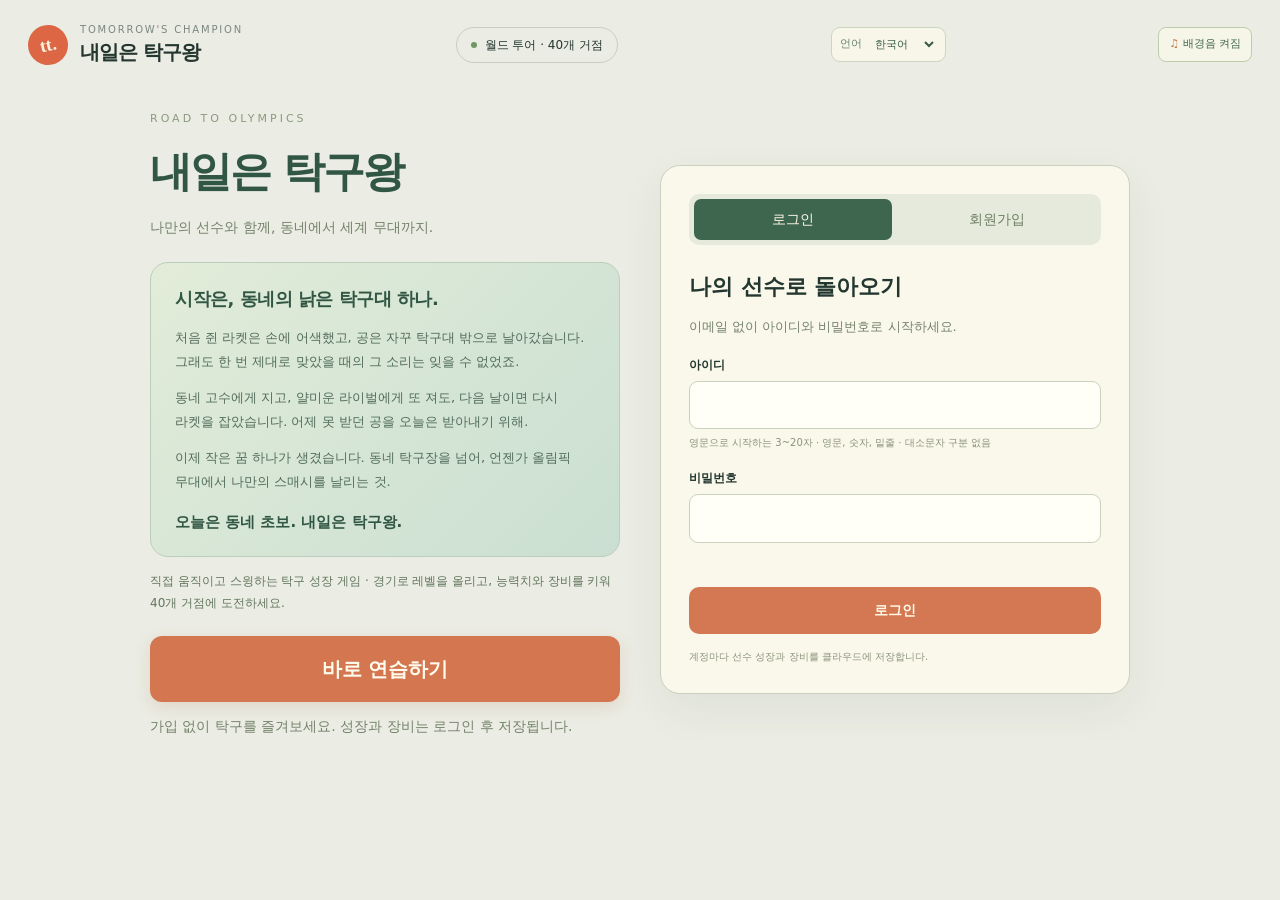
==== camera-study.html @ 510a221e "Restore racket view as default camera" ====
<!doctype html>
<html lang="ko">
<head>
<meta charset="utf-8">
<meta name="viewport" content="width=device-width,initial-scale=1">
<meta name="theme-color" content="#294d3e">
<link rel="icon" type="image/svg+xml" sizes="any" href="./favicon.svg">
<title>내일은 탁구왕 · 동네 탁구클럽</title>
<style>
*{box-sizing:border-box}body{margin:0;background:#ebece3;color:#23362f;font:14px/1.5 system-ui,"Malgun Gothic",sans-serif}button{font:inherit;cursor:pointer}button:focus-visible{outline:3px solid #e89c42;outline-offset:3px}.shell{max-width:1440px;padding:22px 28px;margin:auto}header{display:flex;align-items:center;justify-content:space-between;margin-bottom:18px;gap:14px}.brand{display:flex;align-items:center;gap:12px}.mark{width:40px;height:40px;background:#dd6745;color:#fff5df;border-radius:50%;display:grid;place-items:center;font:900 18px Georgia;transform:rotate(-12deg)}h1{font-size:20px;letter-spacing:-1px;margin:0}.eyebrow{font-size:10px;letter-spacing:.18em;color:#7b877d}.club{border:1px solid #c8cfc0;border-radius:30px;padding:8px 14px;font-size:12px;display:flex;align-items:center;gap:8px}.dot{background:#6e9764;width:6px;height:6px;border-radius:50%}.stage{position:relative;height:min(72vh,770px);min-height:430px;background:#c3cdbf;border-radius:16px;overflow:hidden;box-shadow:0 16px 45px #263d2420;border:1px solid #d5dbca}canvas{display:block;width:100%;height:100%;touch-action:none}.hud{position:absolute;top:23px;left:24px;right:24px;display:flex;justify-content:space-between;align-items:flex-start;pointer-events:none}.location{color:#26382d}.location small{display:block;color:#627366;font-size:10px;letter-spacing:.15em;margin-bottom:4px}.location b{font-size:16px}.view-tag{padding:7px 11px;border-radius:7px;background:#f8f7e8c9;font-size:11px;color:#465649;backdrop-filter:blur(8px)}.scoreboard{position:absolute;top:19px;left:50%;transform:translateX(-50%);display:flex;align-items:center;gap:22px;padding:10px 22px;border:1px solid #ffffff50;background:#203b32e8;border-radius:10px;color:#e9eedc;box-shadow:0 7px 18px #0b211c25;pointer-events:none}.scoreboard small{font-size:9px;letter-spacing:.13em;display:block;color:#b8ccb1}.scoreboard strong{font-size:29px;font-weight:500;letter-spacing:3px;font-variant-numeric:tabular-nums}.scoreboard .opponent{text-align:right}.bottom-hud{position:absolute;bottom:23px;left:24px;right:24px;display:flex;justify-content:space-between;align-items:flex-end;gap:10px;pointer-events:none}.hint-card{background:#f9f6e8e6;border:1px solid #fff9;padding:11px 14px;border-radius:9px;box-shadow:0 3px 18px #273b2010}.hint-card small{display:block;color:#6b7c68;font-size:10px;letter-spacing:.09em}.hint-card b{font-size:13px;font-weight:600}.hints{color:#475a4a;background:#f6f4e3ca;padding:7px 12px;border-radius:7px;font-size:11px}.toolbar{display:flex;justify-content:space-between;gap:18px;align-items:center;margin-top:17px;flex-wrap:wrap}.camera-group{display:flex;align-items:center;gap:13px}.label{color:#7f8b7b;font-size:10px;letter-spacing:.12em}.tabs{display:flex;gap:5px;background:#dfe4d7;padding:4px;border-radius:9px}.tabs button{border:0;border-radius:6px;background:transparent;color:#73826e;font-size:12px;padding:8px 14px}.tabs button.active{color:#f5f4de;background:#304c3c;box-shadow:0 2px 4px #2035211a}.actions{display:flex;gap:8px;align-items:center}.actions button{border:1px solid #c5cebe;padding:9px 14px;border-radius:8px;background:#f3f4e9;color:#40563e;font-size:12px}.actions button.primary{background:#dd704d;color:#fff9e9;border-color:#dd704d;padding:10px 22px}.status{font-size:11px;color:#778773;margin-top:14px;display:flex;justify-content:space-between;gap:10px}.mobile{display:none;gap:8px;margin-top:12px}.mobile button{flex:1;border:1px solid #c5cebe;border-radius:8px;background:#f7f7ea;padding:11px}.error{position:absolute;inset:0;display:grid;place-items:center;background:#e4e6d8;text-align:center;padding:30px}.error[hidden]{display:none}@media(max-width:760px){.shell{padding:12px}.stage{height:66vh;min-height:410px}h1{font-size:17px}.club{font-size:10px;padding:6px 9px}.hud{left:13px;right:13px;top:15px}.location{display:none}.hud{justify-content:flex-end}.scoreboard{left:15px;transform:none;top:14px;gap:13px;padding:7px 13px}.scoreboard strong{font-size:24px}.bottom-hud{left:12px;right:12px;bottom:12px}.hints{display:none}.toolbar{gap:12px}.camera-group{gap:6px}.label{display:none}.tabs button{padding:8px 10px}.actions button{padding:8px 10px}.mobile{display:flex}.status span:last-child{display:none}}

.impact-flash{position:absolute;inset:0;pointer-events:none;background:radial-gradient(ellipse at center,#fff5b900 20%,#fff0ad80 100%);opacity:0}
.impact-label{position:absolute;top:30%;left:50%;transform:translate(-50%,8px) scale(.83);opacity:0;text-align:center;pointer-events:none;white-space:nowrap;transition:opacity .10s,transform .10s cubic-bezier(.2,.9,.2,1.5)}
.impact-label.visible{opacity:1;transform:translate(-50%,0) scale(1)}
.impact-label b{display:block;font-size:27px;font-weight:1000;font-style:italic;letter-spacing:.05em;color:#fff9dc;text-shadow:0 2px 2px #1d342f,2px 0 1px #1d342f,-2px 0 1px #1d342f}
.impact-label span{font-size:11px;padding:3px 10px;border-radius:20px;color:#fbf3d4;background:#233c32cd}
.impact-label.smash b{font-size:38px;color:#ffcf83;text-shadow:0 3px 0 #7e3b2a,2px 0 1px #7e3b2a,-2px 0 1px #7e3b2a,0 0 24px #ffa94e80}
.impact-label.critical b{font-size:40px;color:#fff0a5;text-shadow:0 3px 0 #7e5325,2px 0 1px #7e5325,-2px 0 1px #7e5325,0 0 25px #ffcf64aa}
.impact-label.critical.smash b{font-size:39px}
.audio-strip{display:flex;align-items:center;gap:12px;flex-wrap:wrap;border-top:1px solid #d5dccd;padding-top:12px;margin-top:13px;color:#66765e;font-size:11px}
.audio-strip button{border:1px solid #c4ceba;border-radius:6px;background:#f3f4e6;padding:6px 10px;color:#40583d;font-size:11px}
.audio-strip label{display:flex;align-items:center;gap:7px}.audio-strip input{width:98px;accent-color:#557744}.audio-strip output{width:30px;font-variant-numeric:tabular-nums}
.actions button#smash{color:#ac512e;border-color:#d6ae87;background:#f6e6cd}
.actions button#highFeed[aria-pressed="true"]{background:#d7e4ce;border-color:#799b68}
@media(max-width:760px){.toolbar .actions{flex-wrap:wrap}.impact-label.critical b,.impact-label.critical.smash b{font-size:27px}.impact-label.smash b{font-size:32px}.audio-strip{gap:9px}.audio-strip #soundStatus{display:none}.mobile button{font-size:12px;padding:10px 5px}.audio-strip input{width:80px}}
@media(prefers-reduced-motion:reduce){.impact-label{transition:opacity .1s;transform:translate(-50%,0)}}

.impact-label.finisher b{font-size:clamp(26px,4.4vw,49px);letter-spacing:.025em;color:#fff1ac;text-shadow:0 3px 0 #8f4623,0 0 30px #ffc45bad}.impact-label.winner span{background:#715023ed;color:#fff5c6}.score-pop{animation:score-pop .55s ease-out}@keyframes score-pop{0%{transform:scale(1.4);color:#ffc45b;text-shadow:0 0 20px #ffd76b}100%{transform:scale(1)}}@media(prefers-reduced-motion:reduce){.score-pop{animation:none}}
/* Shot announcements stay outside the court. */
.feedback-strip{position:relative;display:grid;place-items:center;min-height:78px;margin:0 0 12px;border:1px solid #446052;border-radius:12px;background:#203b32;box-shadow:0 4px 14px #203b3212;overflow:hidden}
.feedback-strip .feedback-idle{position:absolute;inset:0;display:grid;place-items:center;padding:8px 14px;color:#c5d4bb;font-size:12px;text-align:center;transition:opacity .10s}
.feedback-strip:has(.impact-label.visible) .feedback-idle{opacity:0}
.feedback-strip .impact-label{position:relative;top:auto;left:auto;width:100%;padding:8px 12px;white-space:normal;transform:translateY(5px) scale(.97);z-index:1}
.feedback-strip .impact-label.visible{transform:translateY(0) scale(1)}
.feedback-strip .impact-label b{font-size:clamp(24px,3.2vw,34px);line-height:1.10}
.feedback-strip .impact-label.smash b,.feedback-strip .impact-label.critical b,.feedback-strip .impact-label.finisher b{font-size:clamp(24px,3.5vw,36px);line-height:1.10}
.feedback-strip .impact-label span{display:block;margin-top:5px;padding:0 4px;background:transparent;color:#f0eed6;font-size:12px;line-height:1.4}
@media(max-width:760px){.feedback-strip{min-height:74px;margin-bottom:10px}.feedback-strip .impact-label span{font-size:11px}}
@media(prefers-reduced-motion:reduce){.feedback-strip .impact-label,.feedback-strip .impact-label.visible{transform:none}.feedback-strip .feedback-idle{transition:none}}
/* Each major event has a distinct palette and a single readable entrance. */
.feedback-strip{--impact-color:#c9e3d0;min-height:88px;isolation:isolate;transition:background .16s,border-color .16s,box-shadow .16s}
.feedback-strip[data-impact=smash]{--impact-color:#ffab59;background:linear-gradient(100deg,#442d23,#36231d 50%,#442d23)}
.feedback-strip[data-impact=critical],.feedback-strip[data-impact=critical-smash],.feedback-strip[data-impact=finisher]{--impact-color:#ffe78e;background:radial-gradient(ellipse at 50% 110%,#79572b,#332b1d 65%)}
.feedback-strip[data-impact=point],.feedback-strip[data-impact=winner]{--impact-color:#fff0a2;background:linear-gradient(105deg,#244f40,#3d5333 50%,#244f40)}
.feedback-strip[data-impact=opponent]{--impact-color:#c5d5dc;background:#293d43}
.feedback-strip[data-impact]{border-color:var(--impact-color);box-shadow:inset 4px 0 var(--impact-color),inset -4px 0 var(--impact-color),0 3px 18px #203b3220}
.feedback-strip::before,.feedback-strip::after{content:'';position:absolute;pointer-events:none;opacity:0;z-index:0}
.feedback-strip::before{top:-50%;bottom:-50%;left:-45%;width:32%;background:linear-gradient(90deg,transparent,#fff7d54d,transparent);transform:skewX(-20deg)}
.feedback-strip::after{height:3px;bottom:0;left:12%;right:12%;background:var(--impact-color);transform-origin:center}
.feedback-strip.burst::before{animation:impact-sweep .55s ease-out both}
.feedback-strip.burst::after{animation:impact-underline .65s ease-out both}
.feedback-strip .impact-label.smash b,.feedback-strip .impact-label.critical b,.feedback-strip .impact-label.finisher b,.feedback-strip .impact-label.point b{font-size:clamp(25px,4vw,44px);font-weight:1000;letter-spacing:.035em}
.feedback-strip[data-impact] .impact-label b{color:var(--impact-color);text-shadow:0 3px 0 #171f19,0 0 22px color-mix(in srgb,var(--impact-color) 35%,transparent)}
.feedback-strip[data-impact=winner] .impact-label b{letter-spacing:.065em}
.feedback-strip .impact-label span{font-size:12px;font-weight:600;letter-spacing:.015em}
.scoreboard[data-result=you]{border-color:#ffe191;box-shadow:0 0 0 2px #ffe19155,0 0 26px #ffdc6b55}
.scoreboard[data-result=opponent]{border-color:#acc8d7}
@keyframes impact-sweep{0%{opacity:0;transform:translateX(0) skewX(-20deg)}20%{opacity:1}100%{opacity:0;transform:translateX(500%) skewX(-20deg)}}
@keyframes impact-underline{0%{opacity:.9;transform:scaleX(.08)}45%{opacity:1;transform:scaleX(1)}100%{opacity:0;transform:scaleX(1)}}
@media(max-width:760px){.feedback-strip{min-height:82px}.feedback-strip .impact-label span{font-size:11px}.feedback-strip .impact-label.smash b,.feedback-strip .impact-label.critical b,.feedback-strip .impact-label.finisher b,.feedback-strip .impact-label.point b{font-size:clamp(24px,6.7vw,32px)}}
@media(prefers-reduced-motion:reduce){.feedback-strip{transition:none}.feedback-strip.burst::before,.feedback-strip.burst::after{animation:none}.scoreboard[data-result=you]{box-shadow:0 0 0 2px #ffe19155}}
.audio-cues{display:flex;gap:5px;flex-wrap:wrap}.audio-strip .audio-cues button{padding:5px 8px;background:#e6ecdd;border-color:#bdcbb2}.audio-cues button[data-sound=smash]{color:#944b25}.audio-cues button[data-sound=critical],.audio-cues button[data-sound=criticalSmash]{color:#806022}.audio-cues button[data-sound=point],.audio-cues button[data-sound=winner]{color:#2f6447}
.feedback-strip[data-impact=center]{--impact-color:#b9f1d7;background:#21483b}.feedback-strip[data-impact=edge]{--impact-color:#d5d9d1;background:#333d38}.audio-cues button[data-sound=center]{color:#286349}.audio-cues button[data-sound=edge]{color:#697267}
.shot-controls{display:flex;align-items:center;gap:14px;flex-wrap:wrap;margin-top:13px;padding:10px 12px;border:1px solid #cdd6c5;border-radius:9px;background:#e4e9dd;color:#4c6148;font-size:11px}.course-control{display:flex;align-items:center;gap:10px}.course-buttons{display:flex;gap:4px}.course-buttons button{padding:7px 10px;border:1px solid #bbcbb0;border-radius:6px;color:#50664a;background:#f5f6eb;font-size:12px}.course-buttons button.active{color:#fff7df;background:#365d43;border-color:#365d43}.course-buttons kbd{font:10px system-ui;opacity:.65;margin-left:4px}.footing-status{padding:5px 8px;border-radius:5px;background:#d5e1cb;white-space:nowrap}.footing-status[data-grade=adjusting]{background:#eaddbc;color:#805f32}.footing-status[data-grade=unstable]{background:#e7cdbb;color:#8b5037}.shot-controls output{font-size:11px;color:#6c7d61}
@media(max-width:760px){.shot-controls{gap:8px;padding:9px}.course-control{width:100%;justify-content:space-between;gap:6px}.course-buttons button{padding:8px}.course-control>span{font-size:10px}.shot-controls output{flex:1;font-size:10px}}
.shot-controls .enemy-return-status{padding:5px 8px;border-radius:5px;background:#dbe3d4;color:#5b7152;white-space:nowrap}.shot-controls .enemy-return-status[data-chance=true]{background:#e9dbb6;color:#896029}
/* Keep match and camera controls above the court, within the initial view. */
.toolbar{margin:0 0 12px;padding:10px 12px;border:1px solid #c5cebe;border-radius:10px;background:#f3f4e9;gap:10px 16px}.camera-group{min-width:0;flex-wrap:wrap;gap:8px}.tabs{flex-wrap:wrap}.actions{flex-wrap:wrap}.actions button{min-height:40px}.actions button.primary{white-space:nowrap;box-shadow:0 3px 8px #a6462426}.stage{height:clamp(300px,calc(100dvh - 330px),770px);min-height:300px}
@media(max-width:760px){.toolbar{align-items:stretch;padding:8px;gap:8px}.camera-group,.toolbar .actions{width:100%}.tabs{width:100%;display:grid;grid-template-columns:repeat(4,minmax(0,1fr))}.tabs button{padding:8px 3px;font-size:11px}.toolbar .actions{gap:6px}.actions button#play{order:-1;flex:1 0 100%;min-height:43px}.actions button{flex:1 1 auto;padding:8px}.stage{height:clamp(280px,calc(100dvh - 390px),600px);min-height:280px}}
@media(max-width:380px){.tabs{grid-template-columns:repeat(2,minmax(0,1fr))}}
.career{margin:0 0 12px;background:#f8f6e9;border:1px solid #c9d0bd;border-radius:12px;padding:12px 16px}.career-head{display:flex;gap:16px;align-items:center;flex-wrap:wrap}.career-head>div:first-child{display:flex;align-items:center;gap:10px;flex-wrap:wrap}.career-head small{font-size:9px;letter-spacing:.12em;color:#7c886c}.career-head strong{font-size:22px;color:#36563d}.career-head span{font-size:12px}.career-xp{flex:1;min-width:120px;max-width:260px;font-size:10px;color:#637356}.career-xp progress{display:block;width:100%;height:8px;accent-color:#5b8451}.career-head button{margin-left:auto;background:#365c43;color:#fff8e1;border:0;border-radius:8px;padding:11px 18px;font-weight:650}.career summary{cursor:pointer;font-size:12px;color:#52674b;margin-top:8px}.career-body{padding-top:10px}.career-rules,.career-body p{font-size:12px;color:#66745c}.career-choice{display:flex;gap:10px;align-items:center;flex-wrap:wrap;font-size:12px}.career-choice select{font:inherit;border:1px solid #bfcbb3;border-radius:6px;padding:7px;background:#fffdf1;color:#37533b}.career-stats{display:grid;grid-template-columns:repeat(3,minmax(0,1fr));gap:10px;margin-top:12px}.career-stat{display:flex;align-items:center;gap:10px;padding:12px;border:1px solid #ced9c1;border-radius:9px;background:#ecf0e2}.career-stat>div{flex:1}.career-stat b{display:block;font-size:13px}.career-stat small{display:block;font-size:10px;color:#67795c}.career-stat strong{font-size:22px}.career-stat button{background:#456f4a;color:white;border:0;border-radius:6px;padding:8px;white-space:nowrap}.career button:disabled{opacity:.45;cursor:default}.career-road{list-style:none;padding:0;display:grid;grid-template-columns:repeat(8,minmax(0,1fr));gap:5px;margin:12px 0}.career-road li{padding:9px 5px;border-radius:6px;background:#dce8d2;text-align:center;font-size:11px}.career-road small{display:block;font-size:10px}.career-road [data-state=locked]{background:#e8e8df;color:#959b8e}.career-road [data-state=current]{background:#3f6245;color:#fff8df}.career-result{border-left:3px solid #c68e42;padding:10px 12px;background:#f3e5be;border-radius:4px;font-size:13px;font-weight:600}.career-result[hidden]{display:none}#careerSave{display:block;margin-top:6px;font-size:10px;color:#758469}#careerSave[data-ok=false]{color:#a25a36}
@media(max-width:760px){.career{padding:10px}.career-head{gap:8px}.career-head>div:first-child{width:100%;gap:8px}.career-head small{display:none}.career-head strong{font-size:19px}.career-head button{padding:9px 12px;font-size:12px}.career-stats{grid-template-columns:1fr;gap:6px}.career-stat{padding:8px}.career-road{grid-template-columns:repeat(4,minmax(0,1fr))}}
</style>
<link rel="stylesheet" href="./world-map.css"><link rel="stylesheet" href="./club-auth.css">
</head>
<body><main class="shell">
<header><div class="brand"><div class="mark">tt.</div><div><div class="eyebrow">TOMORROW'S CHAMPION</div><h1>내일은 탁구왕</h1></div></div><div class="club"><i class="dot"></i> 월드 투어 · 40개 거점</div></header>
<section id="career" class="career" aria-label="선수 성장과 대회"></section>
<section id="worldHub" class="world-hub" aria-label="올림픽을 향한 월드맵"></section>
<div id="arena" hidden>
<div class="toolbar"><div class="camera-group"><span class="label">CAMERA</span><div class="tabs"><button data-view="pov" class="active">1 라켓 시점</button><button data-view="follow">2 선수 뒤</button><button data-view="side">3 측면</button><button data-view="top">4 전체 보기</button></div></div><div class="actions"><button id="reset">시점 초기화</button><button id="swing">스윙 <span style="opacity:.6">SPACE</span></button><button id="smash" title="Shift + SPACE">스매시 ⇧ SPACE</button><button id="highFeed" aria-pressed="false">높은 공 연습</button><button id="play" class="primary">자유 연습 시작</button></div></div>
<div id="bossTactic" class="boss-tactic" role="status" hidden></div><div class="feedback-strip"><span class="feedback-idle" aria-hidden="true">타격 피드백 · 타이밍을 맞춰 공을 받아보세요</span><div class="impact-label" id="impactLabel" aria-live="polite"><b></b><span></span></div></div>
<div id="courtFrame" class="court-frame-slot"><section class="stage" id="stage"><canvas id="game" aria-label="자유롭게 시점을 바꿀 수 있는 3D 탁구클럽"></canvas>
<div class="impact-flash" id="impactFlash"></div><div class="hud"><div class="location"><small>YOUR JOURNEY STARTS HERE</small><b>오늘도, 한 게임.</b></div><div class="view-tag" id="cameraLabel">라켓 시점</div></div>
<div class="scoreboard"><div><small>YOU</small><span>나의 선수</span></div><strong id="score">0 : 0</strong><div class="opponent"><small>PARTNER</small><span>연습 상대</span></div></div>
<div class="bottom-hud"><div class="hint-card"><small id="phase">READY TO RALLY</small><b id="message">월드맵에서 상대를 골라 도전하세요.</b></div><div class="hints">드래그로 둘러보기 · 휠로 줌</div></div><div class="error" id="error" hidden></div>
</section></div>
<div class="court-controls"><div class="shot-controls"><div class="course-control"><span>코스 · 내 선수 기준</span><div class="course-buttons" role="group" aria-label="타구 코스 선택"><button data-course="-1" aria-pressed="false">↖ 왼쪽 <kbd>J</kbd></button><button data-course="0" class="active" aria-pressed="true">↑ 가운데 <kbd>K</kbd></button><button data-course="1" aria-pressed="false">↗ 오른쪽 <kbd>L</kbd></button></div></div><div class="stroke-control"><span>구질 선택</span><div class="course-buttons" role="group" aria-label="구질 선택"><button data-stroke="drive" class="active" aria-pressed="true">드라이브 <kbd>Z</kbd></button><button data-stroke="cut" aria-pressed="false">커트 <kbd>X</kbd></button></div></div><div class="serve-control"><span id="serveStatus">경기 서브 · 2점마다 교대</span><div class="course-buttons" role="group" aria-label="서브 길이 선택"><button data-serve="short" class="active" aria-pressed="true">짧은 서브 <kbd>C</kbd></button><button data-serve="deep" aria-pressed="false">깊은 서브 <kbd>V</kbd></button></div></div><span class="footing-status" id="footingStatus">발 디딤 · 안정</span><output class="enemy-return-status" id="enemyReturnStatus">상대 리턴 · 대기</output><output id="spinRead" class="spin-read" data-spin="flat" role="status">오는 공의 구질을 보고 리턴하세요.</output><output id="shotResult">안정된 발 디딤은 정확도와 힘을 높입니다.</output></div>
<div class="mobile touch-deck"><div id="touchStick" class="touch-stick" role="group" aria-label="앞뒤와 좌우 이동"><span class="stick-arrow up">▲</span><span class="stick-arrow left">◀</span><span class="stick-arrow right">▶</span><span class="stick-arrow down">▼</span><span id="touchStickKnob" class="stick-knob"></span></div><span class="touch-move-label">이동</span><div class="touch-hit-buttons"><button id="mobileSwing" class="touch-swing">🏓 <span>스윙</span></button><button id="mobileSmash" class="touch-smash">⚡ <span>스매시</span></button></div></div></div>
<details class="court-settings"><summary>🔊 음량 · 조작 안내</summary><div class="court-settings-panel"><div class="audio-strip"><button id="soundToggle" aria-pressed="true">소리 켜짐</button><label for="volume">음량 <input id="volume" type="range" min="0" max="100" value="72"></label><output id="volumeValue" for="volume">72%</output><button id="soundPreview">효과음 순서대로 듣기</button><div class="audio-cues" role="group" aria-label="효과음 개별 미리듣기"><button data-sound="center" data-sound-label="중앙 정타 · 단단하고 또렷한 타격음">중앙 정타</button><button data-sound="edge" data-sound-label="끝 빗맞음 · 얇고 거친 소리">끝 빗맞음</button><button data-sound="smash" data-sound-label="스매시 · 묵직한 파열음">스매시</button><button data-sound="critical" data-sound-label="크리티컬 · 선명한 정타음">크리티컬</button><button data-sound="criticalSmash" data-sound-label="크리티컬 스매시 · 충격 + 정타">크리티컬 스매시</button><button data-sound="point" data-sound-label="득점 · 상승 멜로디">득점</button><button data-sound="winner" data-sound-label="결정타 득점 · 승리 팡파르">결정타 득점</button></div><span id="soundStatus" aria-live="polite">스매시 · 크리티컬 · 득점</span></div><div class="status"><span>WASD / 방향키 이동 · SPACE 자동 포핸드·백핸드 · J/K/L 코스 · Z 드라이브 / X 커트 · C/V 서브 길이 · Shift + SPACE 스매시 · 1–4 시점 전환</span><span id="venueCode">LOCAL CLUB / COURT 01</span></div></div></details>
</div>
</main><script src="./club-locales.js"></script><script src="./club-i18n.js"></script><script src="./club-audio.js"></script><script src="./club-music.js"></script><script src="./club-config.js"></script><script src="./club-auth.js"></script><script src="./club-boot.js"></script></body></html>
---- world-map.css ----
/* Campaign world: an explorable route from the neighbourhood to the Olympics. */
[hidden]{display:none!important}
.career-nav{display:flex;gap:7px;margin-left:auto;flex-wrap:wrap}
.career-head .career-nav button{margin:0;padding:9px 14px;font-size:12px}
.career-head .career-nav button:first-child{background:#e0e8d5;color:#3c5c42}
.career-head .career-nav button:nth-child(2){background:#ece4cc;color:#6c5a3c}
.world-hub{margin:16px 0 22px}
.world-title{display:flex;justify-content:space-between;align-items:flex-end;gap:16px;margin-bottom:14px}
.world-title small{font-size:11px;color:#7c896e;letter-spacing:.04em}
.world-title h2{font-size:29px;letter-spacing:-1.5px;margin:2px 0;color:#2b4938}
.world-title p{margin:4px 0 0;font-size:12px;color:#758268}
.world-tools{display:flex;gap:6px;align-items:center;flex-shrink:0}
.world-tools button{background:#f8f7e9;border:1px solid #c9d2bd;border-radius:7px;min-height:36px;min-width:34px;color:#456344;padding:6px 9px}
.world-tools output{font-size:11px;min-width:34px;text-align:center}
.campaign-layout{display:grid;grid-template-columns:minmax(0,1fr) 340px;gap:16px;align-items:start}
.world-viewport{height:clamp(420px,calc(100dvh - 250px),780px);overflow:auto;border:1px solid #b7c9b8;border-radius:18px;background:#dce7df;box-shadow:inset 0 0 40px #3d604018;cursor:grab;touch-action:none;scrollbar-color:#93ad94 #d4dfcf;scrollbar-width:thin;position:relative}
.world-viewport.dragging{cursor:grabbing;user-select:none}
#worldSpace{position:relative}
#worldBoard{position:absolute;width:1900px;height:1060px;transform-origin:0 0}
.world-art{position:absolute;inset:0;pointer-events:none;font-family:system-ui,"Malgun Gothic",sans-serif}
.world-node{position:absolute;transform:translate(-50%,-50%);width:104px;border:0;background:transparent;color:#435b42;display:flex;align-items:center;flex-direction:column;padding:0;gap:2px;z-index:1;cursor:pointer}
.node-medal{display:grid;place-items:center;width:48px;height:48px;background:#fff9dc;border:3px solid #779363;border-radius:50%;box-shadow:0 5px 0 #64834b55,0 8px 14px #324e3029;font-size:23px;color:#4a7343}
.world-node b{font-size:12px;padding:1px 6px;border-radius:4px;background:#f7f4dfd9}
.world-node small{font-size:11px;white-space:nowrap;background:#f7f4dfeb;border-radius:4px;padding:2px 6px}
.world-node.boss .node-medal{width:58px;height:58px;border-radius:15px;background:#f2d187;border-color:#ab7c3f;color:#8f571f}
.world-node[data-state=locked]{color:#697b6d}
.world-node[data-state=locked] .node-medal{border-color:#a4b0a0;background:#cbd4c4;box-shadow:0 4px 0 #8c9d8355;color:#8c9a88;font-size:35px}
.world-node[data-state=locked] small{background:#e5e9dbce}
.world-node[data-state=cleared] .node-medal{background:#477653;border-color:#315d40;color:#fff7dc}
.world-node[aria-pressed=true] .node-medal{outline:4px solid #fff5c9;outline-offset:4px;box-shadow:0 0 0 9px #d0994b88,0 8px 20px #435e3c44}
.world-node[data-state=open] .node-medal{border-color:#d08935;background:#fff0bc}
.world-node:focus-visible{outline:0}
.world-node:focus-visible .node-medal{outline:4px solid #e0883e;outline-offset:7px}
.campaign-aside{border:1px solid #cbd5c0;background:#f8f6e9;border-radius:13px;padding:14px;box-shadow:0 7px 25px #3451370a}
.campaign-tabs{display:grid;grid-template-columns:repeat(3,1fr);gap:4px;padding:4px;background:#e2e8d9;border-radius:8px;margin-bottom:18px}
.campaign-tabs button{font:inherit;font-size:12px;border:0;padding:8px 3px;background:transparent;border-radius:5px;color:#738168}
.campaign-tabs [aria-selected=true]{background:#3d6046;color:#fff5df}
.campaign-aside h3{font-size:22px;letter-spacing:-.8px;line-height:1.3;margin:10px 0}
.node-code{font-size:10px;letter-spacing:.11em;color:#a3773e;font-weight:700}
.campaign-aside p{font-size:12px;line-height:1.65;color:#72806a}
.node-opponent{background:#e4ebdb;border-radius:8px;padding:14px;font-size:13px;font-weight:650;color:#456446;margin:18px 0}
.node-reward{padding:10px 12px;border:1px solid #e1c895;background:#f2e7c8;border-radius:7px;color:#90703c;font-size:12px}
.node-start{width:100%;border:0;background:#d67b49;color:#fff7e4;padding:13px;border-radius:8px;font-weight:700;min-height:46px;margin:8px 0}
.campaign-aside button:disabled{opacity:.45;cursor:default}
.world-caption{font-size:10px!important;color:#8a937f!important}
.campaign-aside .career-stats{display:grid;grid-template-columns:1fr;gap:8px}
.campaign-aside .career-stat{gap:8px;padding:11px}
.skill-branch{margin:16px 0}
.skill-branch h4{font-size:10px;letter-spacing:.08em;color:#879372;margin:8px 0}
.skill-card{display:flex;align-items:center;gap:9px;border:1px solid #d4dcc9;background:#edeedf;border-radius:8px;padding:10px;position:relative;margin:7px 0}
.skill-card+.skill-card{margin-top:17px}
.skill-card+.skill-card:before{content:"↓";position:absolute;top:-19px;left:23px;font-size:12px;color:#8c9e7d}
.skill-icon{display:grid;place-items:center;flex-shrink:0;background:#d5dfc8;width:29px;height:29px;border-radius:7px;color:#5d7d48;font-size:20px}
.skill-card>div{flex:1}
.skill-card b{font-size:12px}
.skill-card b small{font-size:10px;color:#889479;margin-left:5px}
.skill-card p{font-size:10px;margin:3px 0}
.skill-card>div>small{font-size:9px;color:#8c977e}
.skill-card button{border:0;background:#496f49;color:#fff8e4;font-size:18px;border-radius:6px;width:30px;height:32px;flex-shrink:0}
.skill-card[data-learned=true]{border-color:#94af7c;background:#e4ecd8}
.campaign-aside .career-result{margin-top:18px;font-size:12px;line-height:1.7}
@media(max-width:1000px){.campaign-layout{grid-template-columns:minmax(0,1fr) 300px}.campaign-aside{padding:10px}.career-head .career-nav button{padding:8px 10px}}
@media(max-width:760px){.world-title{align-items:flex-start;flex-direction:column;gap:10px}.world-title h2{font-size:24px}.campaign-layout{grid-template-columns:1fr}.world-viewport{height:430px;min-height:320px}.campaign-aside{padding:12px}.career-nav{width:100%;margin:0;display:grid;grid-template-columns:1fr 1fr 1.5fr}.career-head .career-nav button{width:100%;font-size:11px;padding:9px 4px}.world-title p{font-size:11px}}
@media(prefers-reduced-motion:reduce){.world-viewport{scroll-behavior:auto}}

/* Prize money and equipment shop. */
.career-wallet{display:inline-flex;align-items:center;padding:7px 10px;border-radius:7px;background:#efe1b8;color:#85622f;font-weight:700;font-variant-numeric:tabular-nums;white-space:nowrap}
.career-head .career-nav button#shopHome{background:#e9d6a8;color:#79542b}
.campaign-tabs{grid-template-columns:repeat(4,minmax(0,1fr))}
.campaign-tabs button{font-size:11px;white-space:nowrap}
.equipped-list{display:grid;grid-template-columns:1fr 1fr;gap:5px;padding:9px;background:#e7ecdd;border-radius:8px;margin:10px 0}
.equipped-list span{font-size:10px;color:#526b49}
.equipped-list small{display:block;font-size:9px;color:#8a967c}
.shop-categories{display:flex;gap:4px;flex-wrap:wrap;margin:14px 0 10px}
.shop-categories button{border:1px solid #cbd5bf;background:#f5f4e4;color:#718363;border-radius:6px;padding:7px 8px;font-size:11px}
.shop-categories button[aria-pressed=true]{background:#45664a;color:#fff6dd;border-color:#45664a}
.shop-items{display:grid;gap:8px}
.shop-item{display:grid;grid-template-columns:48px minmax(0,1fr);gap:8px 10px;align-items:center;padding:11px;border:1px solid #d6dbc7;border-radius:9px;background:#f1f1e3}
.shop-item>div:nth-child(2){min-width:0}
.shop-item b{font-size:12px;color:#3e5a40}
.shop-item p{margin:3px 0;font-size:10px}
.shop-item strong{font-size:11px;color:#997238}
.shop-item>button{grid-column:1/-1;border:0;border-radius:6px;background:#52784e;color:#fff5dd;font-size:11px;padding:8px;min-height:34px}
.item-swatch{position:relative;width:44px;height:44px;justify-self:center;background:var(--item-color);border:2px solid #fff7de;box-shadow:0 3px 6px #3e583526}
.item-swatch.clothes{clip-path:polygon(28% 5%,40% 0,60% 0,72% 5%,100% 25%,83% 45%,75% 38%,78% 100%,22% 100%,25% 38%,17% 45%,0 25%);border:0}
.item-swatch.clothes:after{content:"7";position:absolute;inset:8px 0 0;text-align:center;font-size:22px;font-weight:800;color:var(--item-accent)}
.item-swatch.headband{height:18px;transform:rotate(-12deg);border-radius:6px}
.item-swatch.shoes{height:26px;margin-top:12px;border-radius:13px 9px 7px 7px;border-bottom:6px solid var(--item-accent);transform:rotate(-10deg)}
.item-swatch.racket{width:29px;height:33px;margin-bottom:10px;border-radius:50%;border-color:var(--item-accent)}
.item-swatch.racket:after{content:"";position:absolute;width:8px;height:17px;background:var(--item-accent);bottom:-15px;left:9px;border-radius:0 0 3px 3px}
.item-swatch.ball{width:29px;height:29px;border-radius:50%;box-shadow:inset -4px -4px 5px #80693420,0 3px 7px #4c643020}
#shopNotice{font-size:11px;color:#7b713f;min-height:18px}
@media(max-width:760px){.career-nav{grid-template-columns:1fr 1fr 1fr 1.5fr}.career-wallet{font-size:11px;margin-left:auto}.shop-items{grid-template-columns:repeat(2,minmax(0,1fr))}.shop-item{grid-template-columns:1fr;align-content:start}.shop-item>div:nth-child(2){text-align:center}.shop-item>button{align-self:end}.shop-item b{font-size:11px}.shop-categories button{flex:1;padding:8px 3px}}

/* Equipment grades and option comparisons. */
.item-grade{display:inline-block!important;width:max-content;padding:2px 6px;margin:0 4px 5px 0;border-radius:4px;font-size:9px!important;line-height:1.4;font-weight:750;letter-spacing:.02em;background:#e1e5dc;color:#6b7964}
.item-grade[data-grade=uncommon]{background:#d6e8d8;color:#367346}
.item-grade[data-grade=rare]{background:#d7e4f1;color:#3c679a}
.item-grade[data-grade=epic]{background:#e8dcf0;color:#81529e}
.shop-item[data-grade=uncommon]{border-color:#a4c6a9}
.shop-item[data-grade=rare]{border-color:#96b6d7;background:#edf2ed}
.shop-item[data-grade=epic]{border-color:#b99acb;background:#f0eaf1;box-shadow:inset 3px 0 0 #b18bc5}
.shop-item b{display:block}
.shop-item .item-effects{font-size:11px;color:#496844;font-weight:600;line-height:1.6}
.gear-comparison{margin:6px 0 8px;font-size:10px;line-height:1.6;color:#89917e}
.gear-comparison small{display:block;font-size:9px;color:#8a937e}
.gear-comparison span{display:block}
.gear-comparison [data-change=up]{color:#4e8155}
.gear-comparison [data-change=down]{color:#b16b4e}
.equipped-list>div{min-width:0;font-size:10px;color:#526b49}
.equipped-list>div>span:last-child{display:block}
.equipped-list .item-grade{margin:3px 0}
.gear-bonus-summary{padding:9px 10px;border:1px solid #cad6b9;border-radius:7px;background:#e4edd9;font-size:11px;line-height:1.7;color:#4b6b43}
.grade-guide{font-size:10px!important;letter-spacing:.04em;color:#7c7f70!important}

/* Full world overview with a sliding information drawer. */
body[data-surface=map] .shell{max-width:1720px;padding-top:14px;padding-bottom:14px}
body[data-surface=map] header{margin-bottom:12px}
.world-hub{margin-bottom:0}
.campaign-layout{display:block;position:relative}
.world-viewport{width:100%;min-height:0;height:calc(100dvh - 260px);max-height:none}
#worldSpace{margin-left:auto;margin-right:auto}
.world-tools{flex-wrap:wrap;justify-content:flex-end}
.world-tools #mapPanel{background:#3e6248;color:#fff5dc;border-color:#3e6248}
.world-tools #mapFit{background:#e4ead7;color:#456044;font-weight:650}
.world-node small{font-size:14px}
.world-node b{font-size:16px}
.world-viewport[data-overview=true] .world-node small{display:none}
.world-viewport[data-overview=true] .world-node b{font-size:22px}
.campaign-aside{position:fixed;right:12px;top:12px;bottom:12px;width:390px;max-width:calc(100vw - 24px);z-index:102;overflow-y:auto;overscroll-behavior:contain;border-radius:15px;padding:16px;box-shadow:-12px 0 45px #213b2c33;transform:translateX(calc(100% + 24px));visibility:hidden;pointer-events:none;transition:transform .28s cubic-bezier(.22,.75,.25,1),visibility 0s .28s}
.world-hub.drawer-open .campaign-aside{transform:translateX(0);visibility:visible;pointer-events:auto;transition-delay:0s}
.drawer-header{display:flex;align-items:center;justify-content:space-between;gap:12px;margin-bottom:15px}
.drawer-header b{font-size:13px;color:#56704e}
.drawer-header button{border:1px solid #c7d1bb;background:#e7ecdc;border-radius:7px;color:#607452;font-size:12px;padding:7px 10px;min-height:35px}
.drawer-backdrop{position:fixed;inset:0;z-index:101;border:0;background:#1d352721;opacity:0;visibility:hidden;pointer-events:none;transition:opacity .28s,visibility 0s .28s;cursor:default}
.world-hub.drawer-open .drawer-backdrop{opacity:1;visibility:visible;pointer-events:auto;transition-delay:0s}
body.map-drawer-open{overflow:hidden}
@media(max-width:1000px){.campaign-layout{display:block}}
@media(max-width:760px){body[data-surface=map] .shell{padding:10px}.world-title{gap:7px;margin-bottom:9px}.world-title h2{font-size:22px}.world-title small{display:none}.world-tools{width:100%;justify-content:flex-start;gap:5px}.world-tools button{font-size:11px;padding:5px 8px;min-height:33px}.world-viewport{min-height:0}.campaign-aside{right:8px;top:8px;bottom:8px;width:390px;max-width:calc(100vw - 16px);padding:13px}.campaign-aside .shop-items{grid-template-columns:1fr}.campaign-aside .shop-item{grid-template-columns:48px minmax(0,1fr)}.campaign-aside .shop-item>div:nth-child(2){text-align:left}}
@media(prefers-reduced-motion:reduce){.campaign-aside,.drawer-backdrop{transition:none}}

/* Player marker and campaign travel. */
.world-player{position:absolute;width:72px;height:100px;padding:0;border:0;background:none;z-index:5;transform:translate(-50%,-100%) scale(var(--player-scale,1));transform-origin:50% 100%;cursor:pointer;filter:drop-shadow(0 3px 2px #314a3920)}
.player-tag{position:absolute;left:50%;top:-21px;transform:translateX(-50%);white-space:nowrap;border:2px solid #fff4d0;background:#365d43;color:#fff6df;border-radius:6px;padding:2px 7px;font-size:14px;font-weight:750;line-height:1.35;box-shadow:0 3px 7px #324f3533}
.map-avatar{display:block;width:72px;height:100px;transform-origin:50% 100%}
.map-figure{display:block;width:100%;height:100%;transform:scaleX(var(--map-facing,1));overflow:visible}
.map-leg,.map-arm{transform-box:fill-box;transform-origin:50% 0}
.world-player.walking .map-avatar{animation:map-walk-bob .32s ease-in-out infinite}
.world-player.walking .leg-left,.world-player.walking .arm-right{animation:map-limb-step .32s ease-in-out infinite alternate}
.world-player.walking .leg-right,.world-player.walking .arm-left{animation:map-limb-step .32s ease-in-out infinite alternate-reverse}
.world-player.arrived .map-avatar{animation:map-arrival-bounce .55s ease-out}
.world-player:focus-visible{outline:3px solid #e0a34e;outline-offset:5px;border-radius:12px}
.world-node.player-arrival .node-medal{animation:map-node-arrival .8s ease-out}
.map-journey-notice{position:absolute;top:14px;left:50%;transform:translate(-50%,-7px);width:max-content;max-width:calc(100% - 24px);text-align:center;padding:10px 17px;border-radius:30px;background:#365c45ed;color:#fff3cf;border:1px solid #f3dd9b;box-shadow:0 5px 20px #244a3433;font-size:13px;font-weight:650;z-index:6;pointer-events:none;opacity:0;visibility:hidden;transition:opacity .2s,transform .2s,visibility .2s}
.map-journey-notice.visible{opacity:1;visibility:visible;transform:translate(-50%,0)}
#journeyTrail{filter:drop-shadow(0 0 5px #ffe29f)}
@keyframes map-walk-bob{0%,100%{transform:translateY(0) rotate(-2deg)}50%{transform:translateY(-6px) rotate(2deg)}}
@keyframes map-limb-step{from{transform:rotate(-16deg)}to{transform:rotate(16deg)}}
@keyframes map-arrival-bounce{0%,100%{transform:translateY(0)}40%{transform:translateY(-15px)}70%{transform:translateY(-3px)}}
@keyframes map-node-arrival{0%{box-shadow:0 0 0 0 #efc162bb}60%{box-shadow:0 0 0 24px #efc16200;transform:scale(1.15)}100%{box-shadow:0 0 0 30px #efc16200;transform:scale(1)}}
@media(max-width:760px){.map-journey-notice{font-size:11px;padding:8px 11px}}
@media(prefers-reduced-motion:reduce){.world-player .map-avatar,.world-player .map-leg,.world-player .map-arm,.world-node.player-arrival .node-medal{animation:none!important}.map-journey-notice{transition:none}}

/* Region opening and player celebrations. */
.world-art g[data-locked=true]{opacity:.40}
.world-art g[data-locked=false]{opacity:1}
.world-art .region-unlocking{animation:region-reveal 1.6s ease-out}
.world-art .region-unlocking>rect{stroke:#f4c45d;stroke-width:9}
.new-region-banner{position:absolute;z-index:8;top:18px;left:50%;width:min(430px,calc(100% - 30px));padding:18px 35px;text-align:center;border:2px solid #f3d17b;border-radius:13px;background:linear-gradient(115deg,#345e48,#54764a,#345e48);box-shadow:0 10px 35px #31523844;pointer-events:none;opacity:0;visibility:hidden;transform:translate(-50%,-18px) scale(.92);transition:opacity .3s,transform .4s,visibility .3s;color:#fff0bc;overflow:hidden}
.new-region-banner.visible{opacity:1;visibility:visible;transform:translate(-50%,0) scale(1)}
.new-region-banner small{display:block;font-size:10px;letter-spacing:.25em;color:#e6cc81}
.new-region-banner strong{display:block;font-size:30px;letter-spacing:-1px;margin:5px}
.new-region-banner span{display:block;font-size:12px;color:#e2e8c5}
.new-region-banner i{position:absolute;right:14px;top:10px;font-size:35px;color:#f0ca6c;animation:region-star 1s ease-in-out infinite alternate}
.region-unlock .map-journey-notice{top:156px}
.world-player.celebrating .map-avatar{animation:region-player-cheer .6s ease-in-out infinite}
.world-player.celebrating .arm-left{transform:rotate(125deg)}
.world-player.celebrating .arm-right{transform:rotate(-125deg)}
@keyframes region-reveal{0%{opacity:.12;filter:brightness(1.8)}45%{opacity:1;filter:brightness(1.25)}100%{opacity:1;filter:brightness(1)}}
@keyframes region-player-cheer{0%,100%{transform:translateY(0) rotate(-4deg)}45%{transform:translateY(-20px) rotate(4deg)}}
@keyframes region-star{from{transform:rotate(-15deg) scale(.8);opacity:.6}to{transform:rotate(15deg) scale(1.1);opacity:1}}
/* Full size character dressing room. */
.avatar-dialog{width:min(960px,calc(100vw - 28px));max-height:calc(100dvh - 28px);border:1px solid #c0cdb4;border-radius:18px;padding:22px;background:#f6f4e6;color:#36513c;box-shadow:0 20px 85px #162d3155;overflow:auto}
.avatar-dialog::backdrop{background:#142c2580;backdrop-filter:blur(5px)}
.avatar-dialog-head{display:flex;justify-content:space-between;align-items:center;gap:15px;margin-bottom:14px}
.avatar-dialog-head small{font-size:10px;letter-spacing:.18em;color:#8a9777}
.avatar-dialog-head h2{font-size:23px;letter-spacing:-1px;margin:3px 0}
.avatar-dialog-head button,.avatar-view-tools button{border:1px solid #bfceb2;border-radius:7px;background:#e4eada;color:#566d49;padding:8px 12px;font-size:12px}
.avatar-editor-grid{display:grid;grid-template-columns:minmax(0,1.1fr) minmax(240px,1fr);gap:24px}
.avatar-preview-wrap{background:#dfe7d6;border:1px solid #c6d3bb;border-radius:13px;padding:10px;text-align:center}
#avatarPreview{width:100%;height:clamp(290px,52dvh,530px);display:block;border-radius:9px;touch-action:none;cursor:grab}
#avatarPreview:active{cursor:grabbing}
.avatar-view-tools{display:flex;justify-content:center;gap:7px;margin-top:9px}
.avatar-preview-wrap>small{display:block;font-size:10px;color:#859576;margin:7px}
.avatar-rotation{display:flex;align-items:center;gap:10px;justify-content:center;font-size:11px;color:#738567;margin-top:12px}
.avatar-rotation input{max-width:240px;flex:1;accent-color:#5d8050}
.avatar-settings>label{display:grid;grid-template-columns:65px minmax(0,1fr);gap:10px;align-items:center;font-size:12px;margin:10px 0}
.avatar-settings input,.avatar-settings select{width:100%;min-width:0;font:inherit;border:1px solid #c3cfb7;border-radius:7px;background:#fffdf2;padding:9px;color:#3a563c}
.avatar-settings>p{font-size:12px;color:#798a6c;line-height:1.6}
.avatar-equipment{display:grid;grid-template-columns:1fr 1fr;gap:6px;border-top:1px solid #d2d9c7;padding-top:12px;margin-top:17px}
.avatar-equipment div{background:#e8eddc;padding:8px;border-radius:7px;font-size:11px}
.avatar-equipment small{display:block;font-size:9px;color:#8b987a}
.avatar-confirm{width:100%;border:0;border-radius:9px;background:#42674a;color:#fff5dc;padding:13px;font-weight:700;margin-top:8px}
.avatar-save-note{font-size:10px!important}
@media(max-width:680px){.avatar-dialog{padding:14px}.avatar-editor-grid{grid-template-columns:1fr;gap:12px}#avatarPreview{height:340px}.avatar-dialog-head h2{font-size:20px}.new-region-banner strong{font-size:24px}}
@media(prefers-reduced-motion:reduce){.world-art .region-unlocking,.world-player.celebrating .map-avatar,.new-region-banner i{animation:none}.new-region-banner{transition:none}}

/* Try before buying, with a full size model and stat comparison. */
.shop-item{cursor:pointer}
.shop-item>button.item-swatch{grid-column:1;grid-row:1;padding:0;min-height:0;background:var(--item-color);color:inherit;justify-self:center;align-self:center}
.shop-item>button.item-preview-button{background:#e1e9d6;border:1px solid #c0d0b0;color:#456941;font-weight:650}
.avatar-dialog.fitting-mode .avatar-settings>label,.avatar-dialog.fitting-mode .avatar-save-note{display:none}
.avatar-fitting h3{font-size:19px;color:#42573d;margin:12px 0}
.avatar-fitting h3 .item-grade{vertical-align:middle}
.avatar-fitting>p{font-size:12px;color:#718269;line-height:1.7}
.avatar-fitting table{width:100%;border-collapse:collapse;margin:14px 0;font-size:12px;font-variant-numeric:tabular-nums}
.avatar-fitting caption{text-align:left;color:#8a967c;font-size:10px;padding:0 0 8px}
.avatar-fitting th,.avatar-fitting td{padding:10px 5px;border-bottom:1px solid #d7dfcb;text-align:right}
.avatar-fitting th:first-child{text-align:left;color:#65765a;font-weight:500}
.avatar-fitting thead th{font-size:10px;color:#8b967e}
.avatar-fitting [data-change=up]{color:#45804a;font-weight:700}
.avatar-fitting [data-change=down]{color:#b57650}
.avatar-fitting .fitting-status{background:#e8ecd9;border-radius:8px;padding:10px;font-size:11px}
.avatar-dialog .avatar-confirm:disabled{opacity:.5;cursor:default}
.avatar-dialog.fitting-mode .avatar-equipment{margin-top:8px;padding-top:0;border:0}
.avatar-preview-wrap{background:linear-gradient(150deg,#e9eee0,#d9e4ce);box-shadow:inset 0 0 45px #ffffff60}
@media(max-width:760px){.shop-item>button.item-swatch{grid-column:1/-1;grid-row:auto}.avatar-fitting table{font-size:11px}}

/* Illustrated island tour: static SVG scenery keeps the map light. */
.world-viewport{background:#c5dfd8;border:7px solid #fff9e8;border-radius:25px;box-shadow:0 0 0 1px #bdcdb7,0 12px 30px #48665414,inset 0 0 35px #649d8b16}
.world-title h2{font-size:30px;color:#31594a;letter-spacing:-1.3px}
.world-title>div:first-child>small{display:inline-block;color:#a47542;font-size:10px;font-weight:750;letter-spacing:.12em;margin-bottom:4px}
.world-title p{color:#6e8975}
.world-tools{padding:5px;background:#fbf8e9;border:1px solid #d8deca;border-radius:13px;box-shadow:0 3px 8px #526d4610}
.world-tools button{border:0;border-radius:9px;background:transparent}
.world-tools #mapPanel{background:#436d59}
.world-tools #mapFit{background:#e4ecda}
.world-art .map-region[data-locked=true]{opacity:.70}
.map-region[data-current=true]>.region-label rect{fill:#fff9da;stroke:#c59652;stroke-width:3}
.world-node{width:108px;gap:3px;color:#355c4a}
.node-medal{width:46px;height:46px;border:3px solid #fbf6dd;background:#f8efd0;box-shadow:0 4px 0 #9d9f7477,0 6px 9px #355b3b22;font-size:22px}
.world-node b{background:#fffbed;border-radius:8px;font-weight:800;color:#4f7057;padding:2px 8px}
.world-node small{background:#fffbedeb;color:#59725e;border-radius:7px;padding:3px 8px;font-weight:650;font-size:14px;box-shadow:0 2px 3px #54725612}
.world-node[data-state=locked] .node-medal{background:#dbe5ce;border-color:#edf2df;color:#8aa08b;box-shadow:0 4px 0 #91aa8666;font-size:30px}
.world-node[data-state=locked] small{background:#eef2dfdf;color:#6d8574}
.world-node[data-state=open] .node-medal{background:#f6cd76;border-color:#fff7d3;box-shadow:0 4px 0 #bf9755,0 0 0 6px #fff6d95c}
.world-node[data-state=cleared] .node-medal{background:#5f9472;border-color:#eef7d7;box-shadow:0 4px 0 #477657;color:#fff5cf}
.world-node.boss .node-medal{background:#e5bf70;border-color:#fff0ba;color:#8e6735;border-radius:17px;transform:rotate(-5deg)}
.world-node[aria-pressed=true] .node-medal{outline:3px solid #fffbea;outline-offset:4px;box-shadow:0 0 0 9px #d9a55288,0 6px 12px #6f704a22}
.world-node:hover .node-medal{filter:brightness(1.06)}
.player-tag{border-radius:20px;background:#3e6b53;border-color:#fff3c8;font-size:12px;padding:3px 9px}
.world-art .region-unlocking>path:nth-child(2){stroke:#f4c45d;stroke-width:9}
@media(max-width:760px){.world-viewport{border-width:4px;border-radius:18px}.world-title h2{font-size:24px}.world-tools{padding:3px}.world-title>div:first-child>small{display:none}}
/* Active career matches can only be left by forfeiting. */
.career-head .career-nav button:disabled{opacity:.40;cursor:not-allowed}
.career-head .career-nav #forfeitMatch{background:#a95240;color:#fff7e7;border:1px solid #984735}
.forfeit-dialog{width:min(440px,calc(100vw - 32px));box-sizing:border-box;border:1px solid #d6c8af;border-radius:20px;background:#fffbed;color:#3c5444;padding:27px;box-shadow:0 24px 80px #213c3655}
.forfeit-dialog::backdrop{background:#203a3280}
.forfeit-dialog>small{font-size:10px;letter-spacing:.18em;font-weight:750;color:#a66a4c}
.forfeit-dialog h2{font-size:24px;margin:9px 0 16px;letter-spacing:-.8px}
.forfeit-dialog p{font-size:13px;line-height:1.7;color:#75806c}
.forfeit-dialog>strong{display:block;background:#f4e6d2;border:1px solid #e6c5a2;border-radius:10px;padding:15px;color:#a2553c;font-size:17px}
.forfeit-dialog .forfeit-note{font-size:11px}
.forfeit-dialog>div{display:flex;gap:9px;margin-top:22px}
.forfeit-dialog button{flex:1;border:1px solid #c7d3bc;border-radius:10px;padding:13px 8px;font-size:13px;font-weight:700;background:#e7eedb;color:#42634d;cursor:pointer}
.forfeit-dialog #forfeitConfirm{background:#a95240;color:#fff7e7;border-color:#984735}
.forfeit-dialog button:focus-visible{outline:3px solid #d9b766;outline-offset:3px}
@media(max-width:760px){.career-nav #forfeitMatch{grid-column:1/-1}.forfeit-dialog{padding:20px}.forfeit-dialog h2{font-size:22px}.forfeit-dialog>strong{font-size:15px}}
/* Language selection: persisted independently from career progress. */
header{flex-wrap:wrap;gap:12px}
.language-picker{display:inline-flex;align-items:center;gap:7px;flex-shrink:0;font-size:11px;color:#65806c;padding:5px 8px;background:#f7f6e9;border:1px solid #ccd7c1;border-radius:9px}
.language-picker select{font:inherit;color:#385c47;background:transparent;border:0;padding:4px 2px;max-width:125px;cursor:pointer}
.language-picker select:disabled{opacity:.5;cursor:not-allowed}
.language-picker select:focus-visible{outline:2px solid #caa35d;outline-offset:3px;border-radius:3px}
.avatar-dialog-head .language-picker{margin-left:auto}
html:not([lang=ko]) .world-node small{white-space:normal;max-width:122px;font-size:13px;line-height:1.18;text-align:center}
html[lang=en] .region-label text:last-child{font-size:20px}
html:not([lang=ko]) .career-head .career-nav button{font-size:11px;padding:9px 10px}
html:not([lang=ko]) .campaign-tabs button{font-size:10px}
html:not([lang=ko]) .skill-card p{line-height:1.5}
html:not([lang=ko]) .avatar-settings label{grid-template-columns:110px 1fr}
html[lang=ja]{font-family:system-ui,'Yu Gothic','Meiryo',sans-serif}
html[lang=zh-CN]{font-family:system-ui,'Microsoft YaHei','PingFang SC',sans-serif}
@media(max-width:760px){header>.language-picker{margin-left:auto}.language-picker{font-size:10px;padding:3px 6px}.avatar-dialog-head{flex-wrap:wrap}.avatar-dialog-head .language-picker{margin-left:0}html:not([lang=ko]) .career-head .career-nav button{font-size:10px;padding:8px 4px}html:not([lang=ko]) .avatar-settings label{grid-template-columns:90px 1fr}html:not([lang=ko]) .world-tools button{font-size:10px}}/* Keep route pins anchored to their medals when translated names wrap. */
.world-node{transform:translate(-50%,-24px)}
.world-node.boss{transform:translate(-50%,-29px)}
/* Boss identities and single-claim training goals. */
.boss-preview{padding:13px;border:1px solid #d4b973;border-radius:11px;background:#f1e9cc;margin:12px 0;color:#58633d}
.boss-preview>b{font-size:13px;color:#7d6230}
.boss-preview p{margin:8px 0;font-size:12px;line-height:1.6}
.boss-preview small{display:block;line-height:1.6;margin:5px 0;font-size:10px;color:#887345}
.boss-tactic{margin:10px 0;padding:10px 13px;border:1px solid #b9cdd0;border-left:4px solid #427c8b;border-radius:8px;background:#e1ece6;color:#355b60;font-size:12px;line-height:1.5}
.boss-tactic[data-type=tactician]{background:#eae4ef;border-color:#cbbbd5;border-left-color:#826894;color:#665178}
.boss-tactic[data-type=striker]{background:#f1e2d8;border-color:#dcb99f;border-left-color:#bb574a;color:#8a4d3b}
.training-goals{margin-top:22px;border-top:1px solid #d6dcc7;padding-top:14px}
.training-goals h4{margin:0;font-size:14px;color:#4c6f50}
.training-goals>p{font-size:10px;line-height:1.6}
.training-goal{display:flex;align-items:center;gap:8px;padding:10px 0;border-top:1px solid #e0e4d3}
.training-goal>div{flex:1;min-width:0}
.training-goal b{display:block;font-size:11px;color:#4e6750}
.training-goal small{display:block;font-size:10px;color:#849375;margin:4px 0}
.training-goal progress{display:block;width:100%;height:6px;accent-color:#6e9163}
.training-goal button{border:0;background:#56794e;color:#fff9e4;border-radius:6px;padding:8px 9px;font-size:10px;white-space:nowrap}
#trainingNotice{font-size:11px;color:#8a6a34}
.earned-titles{padding:9px 11px;background:#efe7cc;border:1px solid #dfd0a0;border-radius:8px;font-size:11px;line-height:1.6;color:#8a6c35}
@media(max-width:760px){.boss-tactic{font-size:11px;padding:8px 10px}.training-goal button{padding:8px 6px}}
.rival-preview{margin:20px 0;padding:16px;border:1px solid #b9a777;border-radius:16px;background:linear-gradient(135deg,#faf1d6,#e8eee1)}.rival-preview h4{margin:0 0 8px;color:#3a5147}.rival-preview h4 small{float:right;font-weight:500}.rival-preview p{font-size:12px;line-height:1.6;margin:6px 0 12px}.rival-preview>small{display:block;font-size:11px;line-height:1.7;margin-top:9px}.rival-ranks{display:grid;gap:7px}.rival-ranks button{display:grid;grid-template-columns:65px 1fr;text-align:left;gap:3px 8px;padding:10px 12px;border:1px solid #b4be9d;border-radius:10px;background:#fffdf3;color:#334b40;cursor:pointer}.rival-ranks button span{font-size:12px}.rival-ranks button small{grid-column:2;font-size:11px}.rival-ranks button[data-state="open"]{border-color:#8e7440;box-shadow:inset 3px 0 #b79349}.rival-ranks button[data-state="cleared"]{background:#e7eddf}.rival-ranks button:disabled{opacity:.55;cursor:default}.rival-ranks button:focus-visible{outline:3px solid #d1a945;outline-offset:2px}

.stroke-control,.serve-control{display:grid;gap:5px}.stroke-control>span,.serve-control>span{font-size:11px;color:#60715b}.serve-control .course-buttons button{font-size:11px}.shot-controls{flex-wrap:wrap}.stroke-control .course-buttons button.active{background:#416f66;color:#fff8e9}.serve-control .course-buttons button.active{background:#816c43;color:#fff8e9}

.spin-read{flex-basis:100%;font-size:12px;line-height:1.6;padding:6px 10px;border-left:3px solid #a2b49b;border-radius:5px;background:#eaf0e3;color:#4b6257}.spin-read[data-spin="cut"]{border-color:#639c93;background:#e2efea}.spin-read[data-spin="drive"]{border-color:#c3924d;background:#f6edda}.spin-read[data-spin="lob"]{border-color:#85a054}.spin-read[data-spin="danger"]{border-color:#bc735f;background:#f5e7dd;color:#855243}

.match-report{margin-top:14px;padding:17px;border:1px solid #c5ceb5;border-radius:15px;background:#faf8ed;color:#3c5448}.match-report[hidden]{display:none}.match-report h3{margin:0 0 14px;font-size:17px}.match-report h4{margin:15px 0 9px;font-size:12px}.report-metrics{display:grid;grid-template-columns:repeat(3,minmax(0,1fr));gap:8px}.report-metrics>div{display:grid;gap:4px;padding:12px 6px;background:#edf0e3;border-radius:9px;text-align:center}.report-metrics strong{font-size:20px;font-variant-numeric:tabular-nums}.report-metrics span{font-size:10px;color:#667761}.report-style-bar{height:9px;display:flex;gap:2px;overflow:hidden;border-radius:5px;background:#e7e9dc}.report-style-bar span[data-style="drive"]{background:#609586}.report-style-bar span[data-style="cut"]{background:#8eabbe}.report-style-bar span[data-style="smash"]{background:#d29262}.report-style-bar span[data-style="block"]{background:#b5b99b}.report-style-legend{display:flex;flex-wrap:wrap;gap:6px 12px;margin-top:8px;font-size:11px}.report-style-legend b{margin-left:3px}.report-faults,.report-serves{font-size:11px;line-height:1.7;margin:10px 0}.match-report>small{display:block;font-size:10px;line-height:1.6;color:#7b8571}.report-coach{padding:12px;background:#e8eddf;border-radius:10px;margin-top:14px}.report-coach b{font-size:12px}.report-coach p,.report-partial{font-size:11px;line-height:1.7;margin:7px 0 0}

.stage-medals{margin:14px 0;padding:14px;border:1px solid #d9c994;border-radius:13px;background:#fcf4de}.stage-medals h4{margin:0 0 10px;font-size:13px;color:#526347}.stage-medals h4>span{float:right;color:#af8135;letter-spacing:3px}.stage-medals ul{padding:0;margin:0 0 9px;list-style:none;display:grid;gap:7px}.stage-medals li{display:flex;gap:8px;font-size:11px;color:#7c7e6b;line-height:1.6}.stage-medals li>span{color:#b4b59b}.stage-medals li[data-earned="true"]{color:#557349}.stage-medals li[data-earned="true"]>span{color:#bd8d32}.stage-medals small{font-size:10px;line-height:1.6;display:block;color:#818472}.stage-medals p{font-size:11px;line-height:1.7;margin:10px 0 6px;color:#75623f}.stage-medals p b{display:inline-block;margin-left:5px;color:#667b4f}.node-stars{font-size:14px;line-height:1;background:#fff8dc;color:#a5762b;border-radius:8px;padding:2px 5px;letter-spacing:1px;min-height:16px}.node-stars:empty{display:none}.world-node[data-mastered="true"] .node-medal{box-shadow:0 0 0 3px #d7b45c,0 6px 12px #6b633849}.world-viewport[data-overview="true"] .node-stars{font-size:20px}

#arena[data-venue-mood="night"] .location{color:#f0efdd;text-shadow:0 1px 5px #152a40}#arena[data-venue-mood="night"] .location small{color:#d0e0dc}#arena[data-venue-mood="night"] .stage{border-color:#7a9299;background:#43566d}#arena[data-venue-mood="night"] .scoreboard{background:#182d40ed;border-color:#c9bd8d66}

.shop-item .gear-upgrade-button{grid-column:1 / -1;border-color:#c9ad69;background:#f4ead0;color:#80653b;font-size:11px;padding:8px;border-radius:8px}.gear-upgrade-button:disabled{opacity:.5}.upgrade-dialog{width:min(540px,calc(100vw - 28px));max-height:90vh;overflow:auto;border:1px solid #b7c4ab;border-radius:18px;padding:24px;background:#faf7e9;color:#365044;box-shadow:0 20px 80px #10291b55}.upgrade-dialog::backdrop{background:#20372d80;backdrop-filter:blur(3px)}.upgrade-dialog>small{color:#9b7b43;letter-spacing:2px;font-size:10px}.upgrade-dialog h2{font-size:20px;margin:8px 0 15px}.upgrade-dialog table{width:100%;border-collapse:collapse;font-size:12px}.upgrade-dialog th,.upgrade-dialog td{text-align:left;padding:10px 6px;border-bottom:1px solid #d8ddc9}.upgrade-dialog td:last-child{color:#568348;font-weight:700}.upgrade-dialog p{font-size:12px;line-height:1.7}.upgrade-rule{color:#7c846e}.upgrade-equipped{padding:10px;background:#e9efdf;border-radius:8px}.upgrade-actions{display:flex;justify-content:flex-end;gap:8px;margin-top:20px}.upgrade-actions button{border:1px solid #bcc9ad;border-radius:8px;padding:10px 16px;background:#edf1e3;color:#426143}.upgrade-actions button:last-child{background:#496f50;color:#fff9df;border-color:#496f50}.upgrade-actions button:disabled{opacity:.45;cursor:default}
/* Readable chapter view: spend the window on the map rather than stacked headers. */
body[data-surface=map] .shell{padding:10px 20px 12px}
body[data-surface=map] header{margin-bottom:6px;min-height:34px}
body[data-surface=map] .mark{width:32px;height:32px;font-size:16px}
body[data-surface=map] .eyebrow{display:none}
body[data-surface=map] h1{font-size:18px}
body[data-surface=map] header .club{padding:5px 10px;font-size:11px}
body[data-surface=map] .account-bar{margin:6px 0;padding:4px 10px;min-height:34px;gap:8px;font-size:11px}
body[data-surface=map] .account-bar button{padding:4px 8px}
body[data-surface=map] .career{padding:8px 12px;margin-bottom:8px}
body[data-surface=map] .career-head{gap:10px}
body[data-surface=map] .career-head strong{font-size:19px}
body[data-surface=map] .career-head .career-nav button{padding:7px 11px}
body[data-surface=map] #careerSave[data-ok=true]{display:none}
body[data-surface=map] .world-hub{margin-top:10px}
body[data-surface=map] .world-title{align-items:center;margin-bottom:9px;gap:8px}
body[data-surface=map] .world-title>div>small{display:none}
body[data-surface=map] .world-title h2{font-size:23px;line-height:1.2}
body[data-surface=map] .world-title p{font-size:11px}
.region-nav{display:grid;grid-template-columns:repeat(8,minmax(0,1fr));gap:6px;padding:0 0 10px;overflow-x:auto;scrollbar-width:thin;scrollbar-color:#a6bca5 transparent}
.region-nav button{display:flex;align-items:center;gap:7px;min-width:0;text-align:left;border:1px solid #c6d3c0;border-radius:11px;padding:9px 8px;background:#f7f6e9;color:#536c55;transition:background .15s,border-color .15s}
.region-nav .chapter-number{font-size:16px;font-weight:800;color:#91a28a;font-variant-numeric:tabular-nums}
.region-nav button>span:last-child{min-width:0}
.region-nav b{display:block;font-size:11px;white-space:nowrap}
.region-nav small{display:block;margin-top:2px;font-size:10px;line-height:1.2;color:#81917a}
.region-nav button[data-locked=true]{background:#e6e9e0;color:#7f8a79}
.region-nav button[aria-pressed=true]{background:#355e48;border-color:#355e48;color:#fff9dc;box-shadow:0 3px 8px #294c3820}
.region-nav button[aria-pressed=true] .chapter-number{color:#f1d395}
.region-nav button[aria-pressed=true] small{color:#d0ddc5}
.world-tools #mapFit[aria-pressed=true]{background:#355e48;color:#fff9dc;border-color:#355e48}
.world-viewport{background:#c3ded5}
@media(max-width:1050px){.region-nav{grid-template-columns:repeat(8,minmax(114px,1fr))}.region-nav button{padding:7px 9px}.region-nav .chapter-number{font-size:14px}}
@media(max-width:760px){
 body[data-surface=map] .shell{padding:8px}
 body[data-surface=map] header .club{display:none}
 body[data-surface=map] .account-bar #cloudStatus{flex-basis:auto;order:0;font-size:10px}
 body[data-surface=map] .account-bar #accountName{max-width:110px;overflow:hidden;text-overflow:ellipsis;white-space:nowrap}
 body[data-surface=map] .account-bar{gap:5px;font-size:10px;padding:4px 6px}
 body[data-surface=map] .account-bar button{font-size:10px;padding:4px 6px}
 body[data-surface=map] .career{padding:7px 9px}
 body[data-surface=map] .career-head{gap:6px}
 body[data-surface=map] .career-head>div:first-child{width:auto}
 body[data-surface=map] .career-xp{min-width:80px;max-width:130px}
 body[data-surface=map] .career-head .career-nav button{padding:6px 3px;min-height:32px}
 body[data-surface=map] .world-title{gap:6px;align-items:flex-start}
 body[data-surface=map] .world-title h2{font-size:20px}
 body[data-surface=map] .world-title p{font-size:10px}
 .region-nav{gap:5px;padding-bottom:8px}.region-nav button{min-height:48px}
}
.world-viewport:not([data-overview=true]) .world-node small{font-size:var(--node-label-size,14px)}
.world-viewport:not([data-overview=true]) .world-node b{font-size:var(--node-code-size,16px)}
.world-viewport:not([data-overview=true]) .node-medal{width:var(--node-medal-size,48px);height:var(--node-medal-size,48px)}
/* User rankings load only when opened; private career saves remain owner scoped. */
.world-tools #rankingOpen{background:#f1e6c6;border-color:#d6bf80;color:#80612f;font-weight:700}
.ranking-dialog{width:min(800px,calc(100vw - 24px));max-height:calc(100dvh - 24px);padding:24px;border:1px solid #bdcbb2;border-radius:20px;background:#f9f7ea;color:#365743;box-shadow:0 20px 70px #17352950;overflow:auto}
.ranking-dialog::backdrop{background:#17362d85;backdrop-filter:blur(4px)}
.ranking-header{display:flex;justify-content:space-between;align-items:center;margin-bottom:8px;gap:12px}.ranking-header small{font-size:10px;letter-spacing:2px;color:#9d824d}.ranking-header h2{margin:4px 0;font-size:26px;letter-spacing:-1px}.ranking-dialog button{padding:8px 12px;border:1px solid #bdcbb2;border-radius:8px;background:#e7ecdd;color:#4f6c4a;font-size:12px}.ranking-dialog button:disabled{opacity:.5;cursor:wait}
.ranking-rules,.ranking-updated{font-size:11px;color:#7e8b74;line-height:1.6}.ranking-rules{margin:0 0 18px}.ranking-updated{text-align:right;margin:12px 0 0}
.ranking-mine{display:grid;grid-template-columns:88px minmax(0,1fr) auto;gap:14px;align-items:center;border:1px solid #a4b68c;border-radius:14px;padding:16px;background:linear-gradient(110deg,#e1eacf,#eff0d9);margin:16px 0 22px}.ranking-mine>div:first-child>small{display:block;font-size:10px;color:#74865d}.ranking-mine strong{font-size:31px;color:#446a43;line-height:1.2}.ranking-mine>div>small{display:block;font-size:11px;color:#6e815f;margin-top:6px}.ranking-mine p{grid-column:1/-1;font-size:12px;margin:0}
.ranking-toolbar{display:flex;align-items:center;gap:12px;margin:16px 0 8px;font-size:13px}.ranking-toolbar>span{font-size:11px;color:#8b967d}.ranking-toolbar button{margin-left:auto}#rankingStatus{font-size:12px;color:#8b7956;line-height:1.6}#rankingStatus:empty{display:none}
.ranking-scroll{overflow-x:auto}.ranking-table{width:100%;border-collapse:separate;border-spacing:0;min-width:480px;text-align:left;font-size:12px}.ranking-table th{font-size:10px;font-weight:600;color:#87927b;padding:10px 12px;background:#e9eddf;border-bottom:1px solid #ced7c1;white-space:nowrap}.ranking-table td{padding:13px 12px;border-bottom:1px solid #e0e4d4;vertical-align:middle}.ranking-position{font-size:17px;font-weight:800;color:#7a8c70;width:55px}.ranking-table tr[data-podium="1"] .ranking-position{color:#b38226}.ranking-table tr[data-podium="2"] .ranking-position{color:#8198a0}.ranking-table tr[data-podium="3"] .ranking-position{color:#ab7651}.ranking-table tr[data-me=true]{background:#e7efdc;box-shadow:inset 3px 0 #6b8e57}
.ranking-name{display:flex;align-items:center;gap:8px;min-width:0}.ranking-name b{font-size:12px;overflow-wrap:anywhere;max-width:230px}.ranking-avatar{width:30px;height:30px;display:grid;place-items:center;flex-shrink:0;border-radius:50%;background:#d5e2c8;color:#5b7650;font-style:normal;font-weight:800}.ranking-you{font-size:9px;padding:2px 5px;background:#476b4a;border-radius:5px;color:#f8f6e6;white-space:nowrap}.ranking-progress{display:grid;gap:3px;font-size:12px;font-variant-numeric:tabular-nums;white-space:nowrap}.ranking-progress small{font-size:10px;color:#ad8b43}
@media(max-width:760px){.ranking-dialog{padding:16px}.ranking-header h2{font-size:23px}.ranking-mine{grid-template-columns:60px minmax(0,1fr);padding:12px;gap:10px}.ranking-mine>.ranking-progress{grid-column:2;display:flex;align-items:center;gap:12px}.ranking-mine strong{font-size:27px}.ranking-table td,.ranking-table th{padding:10px 8px}.ranking-toolbar{gap:8px}.ranking-toolbar>span{font-size:10px}}
/* Court layout uses the available window height, including the controls below it. */
body[data-surface=court] .shell{height:100dvh;max-width:1720px;padding:8px 16px;display:flex;flex-direction:column;gap:6px}
body[data-surface=court] .shell>header{flex-shrink:0;min-height:30px;margin:0}
body[data-surface=court] .shell>header .eyebrow{display:none}
body[data-surface=court] .shell>header h1{font-size:17px}
body[data-surface=court] .shell>header .mark{width:30px;height:30px;font-size:15px}
body[data-surface=court] .shell>header .club{padding:4px 9px;font-size:10px}
body[data-surface=court] .account-bar{flex-shrink:0;margin:0;padding:3px 10px;min-height:29px;font-size:10px;gap:8px}
body[data-surface=court] .account-bar button{padding:3px 7px;font-size:10px}
body[data-surface=court] .career{flex-shrink:0;padding:6px 10px;margin:0}
body[data-surface=court] .career-head{gap:9px}
body[data-surface=court] .career-head strong{font-size:18px}
body[data-surface=court] .career-head small,body[data-surface=court] #careerSave[data-ok=true]{display:none}
body[data-surface=court] .career-head .career-nav button{padding:6px 10px;font-size:11px}
body[data-surface=court] .career-wallet{padding:5px 8px;font-size:11px}
body[data-surface=court] #arena{flex:1;min-height:0;display:flex;flex-direction:column;gap:6px;position:relative}
body[data-surface=court] #arena>*{flex-shrink:0;margin-top:0;margin-bottom:0}
body[data-surface=court] #arena>.stage{flex:1 1 0;min-height:0;height:auto;max-height:none}
body[data-surface=court] .toolbar{padding:5px 8px;gap:6px 10px}
body[data-surface=court] .toolbar button{min-height:30px;padding:5px 10px;font-size:11px}
body[data-surface=court] .tabs{padding:3px;gap:3px}
body[data-surface=court] .feedback-strip{min-height:46px;height:46px;border-radius:9px}
body[data-surface=court] .feedback-strip .impact-label{padding:3px 10px}
body[data-surface=court] .feedback-strip .impact-label b{font-size:25px;line-height:1}
body[data-surface=court] .feedback-strip .impact-label span{font-size:10px;margin-top:2px;line-height:1.2}
body[data-surface=court] .feedback-strip .feedback-idle{font-size:11px}
body[data-surface=court] .boss-tactic{padding:4px 10px;font-size:11px}
body[data-surface=court] .shot-controls{padding:6px 9px;gap:5px 12px}
body[data-surface=court] .shot-controls .course-buttons button{padding:5px 9px;font-size:11px}
body[data-surface=court] .stroke-control,body[data-surface=court] .serve-control{gap:2px}
body[data-surface=court] .shot-controls #shotResult{display:none}
body[data-surface=court] .spin-read{padding:3px 8px;font-size:11px;line-height:1.4}
.court-settings{align-self:flex-end;font-size:10px;color:#718469;position:relative}
.court-settings>summary{cursor:pointer;list-style:none;padding:3px 7px;border-radius:5px}
.court-settings>summary:hover{background:#dce6d2}
.court-settings-panel{position:absolute;right:0;bottom:calc(100% + 7px);z-index:20;width:min(560px,calc(100vw - 32px));max-height:55dvh;overflow:auto;padding:14px;border:1px solid #b9cbb0;border-radius:12px;background:#f7f7e8;box-shadow:0 8px 30px #1c392b40}
.court-settings-panel .audio-strip{border:0;margin:0;padding:0;gap:9px}
.court-settings-panel .status{margin-top:12px;display:block;font-size:11px;line-height:1.7}
.court-settings-panel .status span{display:block!important}
@media(max-width:1050px){body[data-surface=court] .toolbar .label{display:none}body[data-surface=court] .toolbar{gap:5px}body[data-surface=court] .toolbar button{padding:5px 7px;font-size:10px}}
@media(max-width:760px){
 body[data-surface=court] .shell{padding:6px;gap:5px}
 body[data-surface=court] .shell>header .club{display:none}
 body[data-surface=court] .account-bar #cloudStatus{flex-basis:auto;order:0;font-size:9px}
 body[data-surface=court] .account-bar #accountName{max-width:100px;overflow:hidden;text-overflow:ellipsis;white-space:nowrap}
 body[data-surface=court] .account-bar{gap:5px;padding:3px 6px}
 body[data-surface=court] .career-head{gap:5px}
 body[data-surface=court] .career-head>div:first-child{width:auto}
 body[data-surface=court] .career-xp{min-width:75px;max-width:120px}
 body[data-surface=court] .career-head .career-nav button{padding:5px 3px;font-size:10px}
 body[data-surface=court] .toolbar .camera-group{gap:0}
 body[data-surface=court] .toolbar .tabs button{min-height:27px}
 body[data-surface=court] .toolbar .actions{gap:4px}
 body[data-surface=court] .toolbar .actions #play{flex:1 1 auto;order:0;min-height:29px}
 body[data-surface=court] .toolbar button{padding:5px;font-size:10px;min-height:29px}
 body[data-surface=court] .shot-controls{display:grid;grid-template-columns:repeat(3,minmax(0,1fr));gap:5px;padding:5px}
 body[data-surface=court] .shot-controls .course-control{display:grid;width:auto;gap:2px}
 body[data-surface=court] .shot-controls .course-buttons{gap:2px}
 body[data-surface=court] .shot-controls .course-buttons button{flex:1;min-width:0;padding:5px 2px;font-size:10px;white-space:nowrap}
 body[data-surface=court] .course-buttons kbd{display:none}
 body[data-surface=court] .course-control>span,body[data-surface=court] .stroke-control>span,body[data-surface=court] .serve-control>span{font-size:9px;white-space:nowrap;overflow:hidden;text-overflow:ellipsis}
 body[data-surface=court] .shot-controls .footing-status,body[data-surface=court] .shot-controls .enemy-return-status{font-size:9px;padding:3px 4px}
 body[data-surface=court] .spin-read{grid-column:1/-1;font-size:10px}
 body[data-surface=court] .mobile{gap:4px}
 body[data-surface=court] .mobile button{padding:7px 4px;font-size:11px}
 body[data-surface=court] .feedback-strip{height:40px;min-height:40px}
 body[data-surface=court] .feedback-strip .impact-label b{font-size:22px}
}
@media(max-height:620px){
 body[data-surface=court] .shell>header,body[data-surface=court] .account-bar{display:none}
 body[data-surface=court] .career-head>div:first-child,body[data-surface=court] .career-xp,body[data-surface=court] .career-wallet{display:none}
 body[data-surface=court] .career-nav{width:100%;margin:0}
 body[data-surface=court] .feedback-strip{height:36px;min-height:36px}
 body[data-surface=court] .feedback-strip .impact-label b{font-size:20px}
 body[data-surface=court] .feedback-strip .impact-label span{font-size:9px}
 body[data-surface=court] .shot-controls .footing-status,body[data-surface=court] .shot-controls .enemy-return-status{display:none}
}
/* Each rarity has its own fabric, metalwork and emblem treatment. */
.shop-item{position:relative;isolation:isolate}
.shop-item[data-grade=uncommon] .item-swatch{background-image:linear-gradient(125deg,transparent 35%,#ffffff35 36% 43%,transparent 44%)}
.shop-item[data-grade=rare] .item-swatch{background-image:linear-gradient(130deg,transparent 20%,#ffffff65 21% 26%,transparent 27% 58%,#ffffff40 59% 66%,transparent 67%)}
.shop-item[data-grade=epic] .item-swatch{background-image:linear-gradient(125deg,transparent 20%,#ffe4a591 21% 28%,transparent 29% 55%,#ffe4a56b 56% 67%,transparent 68%);filter:drop-shadow(0 2px 4px #9164ac48)}
.shop-item[data-grade=rare] .item-swatch:before,.shop-item[data-grade=epic] .item-swatch:before,.shop-item[data-grade=legendary] .item-swatch:before{content:'';position:absolute;inset:4px;border:1px solid var(--item-accent);border-radius:inherit;pointer-events:none}
.shop-item[data-grade=epic] .item-swatch.clothes:after{content:'✧';color:#fff1ba;text-shadow:0 1px 2px #7d5839}
.shop-item[data-grade=legendary]{border:1px solid #c5a14b;background:linear-gradient(130deg,#fff5d9,#edf0e6 50%,#f8e8bf);box-shadow:inset 3px 0 #d2ac50,0 4px 15px #b292421c}
.shop-item[data-grade=legendary]:after{content:'';position:absolute;inset:0;border:1px solid #f2d47d;border-radius:inherit;box-shadow:0 0 15px #e8c67165;pointer-events:none;animation:legendary-breathe 4.2s ease-in-out infinite;z-index:-1}
.item-grade[data-grade=legendary]{color:#805b15;background:linear-gradient(110deg,#efd28a,#fff3c5,#edcd77);border:1px solid #d3b25d;font-weight:850;letter-spacing:.08em}
.item-grade[data-grade=legendary]:before{content:'✦ ';color:#a8771e}
.shop-item[data-grade=legendary] .item-swatch{border-color:#f5d681;background-image:linear-gradient(125deg,transparent 12%,#f9db8dde 13% 20%,transparent 21% 43%,#fff9ddab 44% 53%,transparent 54% 72%,#f4cf7ebf 73% 80%,transparent 81%);filter:drop-shadow(0 0 5px #eac35e90)}
.shop-item[data-grade=legendary] .item-swatch:before{inset:3px;border:2px solid #f8dda0}
.shop-item[data-grade=legendary] .item-swatch.clothes:after{content:'✦';color:#b1eee0;text-shadow:0 1px #7c6636,0 0 3px #fff7cd}
.shop-item[data-grade=legendary] .item-swatch.headband:before{inset:3px 17px;background:#afeadf;transform:rotate(45deg);border:1px solid #ffe7a7;border-radius:1px}
.shop-item[data-grade=legendary] .item-swatch.ball{background-image:radial-gradient(circle at 30% 20%,#fffef0 0 18%,transparent 20%),linear-gradient(155deg,transparent 40%,#e7bf60 42% 54%,transparent 56%)}
.avatar-preview-wrap[data-legendary=true]{border-color:#c8ad63;background:radial-gradient(ellipse at 50% 70%,#f8e9b4,#dfe7d6 68%);box-shadow:inset 0 0 0 1px #ffecb85c}
.world-player[data-legendary=true]:before{content:'';position:absolute;inset:15px -22px -8px;border-radius:50%;background:radial-gradient(ellipse,#f8d47860,transparent 68%);animation:legendary-breathe 4.2s ease-in-out infinite;pointer-events:none;z-index:-1}
@keyframes legendary-breathe{0%,100%{opacity:.12}50%{opacity:.85}}
@media(prefers-reduced-motion:reduce){.shop-item[data-grade=legendary]:after,.world-player[data-legendary=true]:before{animation:none;opacity:.4}}
/* Keep the playfield focused on the table on wide desktop windows. */
body[data-surface=court] .shell{max-width:1320px}
body[data-surface=court] #arena>.stage{width:100%;align-self:center;max-width:calc(60dvh * 16 / 9);box-shadow:0 8px 24px #263d241a}
/* Fit the illustrated world bounds, without extra ocean creating scrollbars. */
.world-viewport[data-fitted=true]{overflow:hidden;cursor:default}
.world-viewport[data-fitted=true] #worldSpace{overflow:hidden}
.world-viewport[data-fitted=true] .map-compass{display:none}
/* The court has a dedicated slot so its width cannot pull the layout to one side. */
body[data-surface=court] .shell{max-width:1120px;margin-left:auto;margin-right:auto}
body[data-surface=court] #arena>.court-frame-slot{flex:1 1 0;min-height:0;min-width:0;width:100%;display:flex;align-items:center;justify-content:center}
body[data-surface=court] .court-frame-slot>.stage{flex:0 0 auto;min-height:0;max-height:100%;max-width:100%;margin:0}
/* Keyboard-free controls on phones, tablets and touch laptops. */
.court-controls{display:flex;flex-direction:column;gap:6px;min-width:0}
body[data-surface=court] .court-controls>.shot-controls{margin:0}
.touch-deck{align-items:center;position:relative;gap:12px;padding:4px 10px;min-height:88px;touch-action:none;user-select:none;-webkit-user-select:none}
.touch-stick{position:relative;flex:0 0 80px;width:80px;height:80px;border:1px solid #a9bda1;border-radius:50%;background:radial-gradient(circle,#e9efdf 28%,#d9e5ce 30% 62%,#c5d8bc 64%);box-shadow:inset 0 2px 7px #30533318;touch-action:none}
.stick-knob{position:absolute;left:50%;top:50%;width:33px;height:33px;border-radius:50%;transform:translate(-50%,-50%);background:linear-gradient(145deg,#729568,#3d644c);border:2px solid #f5f2d7;box-shadow:0 3px 6px #2f4a3333;pointer-events:none}
.stick-arrow{position:absolute;font-size:9px;color:#8c9f7b;pointer-events:none}.stick-arrow.up{top:3px;left:35px}.stick-arrow.down{bottom:3px;left:35px}.stick-arrow.left{left:4px;top:31px}.stick-arrow.right{right:4px;top:31px}.touch-stick.active{border-color:#5b8755;background-color:#c4d9b7}
.touch-move-label{font-size:10px;color:#7f9274}
.touch-hit-buttons{display:flex;gap:10px;margin-left:auto;touch-action:none}
body[data-surface=court] .mobile .touch-hit-buttons button{flex:0 0 auto;display:flex;flex-direction:column;align-items:center;justify-content:center;gap:4px;width:76px;height:66px;min-height:44px;padding:5px;border-radius:18px;touch-action:none;font-size:22px;font-weight:800;box-shadow:0 3px 0 #536b4730}
.touch-hit-buttons button span{font-size:13px}
body[data-surface=court] .mobile .touch-swing{background:#3d6c51;border-color:#335e45;color:#fff6df}
body[data-surface=court] .mobile .touch-smash{background:linear-gradient(135deg,#f0cf82,#e6af55);border-color:#bc8c39;color:#70481e}
.touch-hit-buttons button.pressed{transform:translateY(2px);filter:brightness(.9)}
html[data-input=touch] body[data-surface=court] .mobile{display:flex}
html[data-input=touch] body[data-surface=court] .shell>header,html[data-input=touch] body[data-surface=court] .account-bar{display:none}
html[data-input=touch] body[data-surface=court] .toolbar #swing,html[data-input=touch] body[data-surface=court] .toolbar #smash{display:none}
html[data-input=touch] body[data-surface=court] .course-buttons kbd{display:none}
html[data-input=touch] body[data-surface=court] .feedback-strip{height:36px;min-height:36px}
html[data-input=touch] body[data-surface=court] .feedback-strip .impact-label b{font-size:20px}
html[data-input=touch] body[data-surface=court] .shot-controls .course-buttons button{min-height:38px}
html[data-input=touch] body[data-surface=court] .scoreboard{top:7px;left:50%;transform:translateX(-50%);gap:9px;padding:4px 10px;border-radius:8px}
html[data-input=touch] body[data-surface=court] .scoreboard strong{font-size:22px;letter-spacing:1px}
html[data-input=touch] body[data-surface=court] .scoreboard small{font-size:7px}
html[data-input=touch] body[data-surface=court] .scoreboard span{font-size:9px}
html[data-input=touch] body[data-surface=court] .stage .hud{top:8px;left:8px;right:8px}
html[data-input=touch] body[data-surface=court] .stage .location{display:none}
html[data-input=touch] body[data-surface=court] .view-tag{font-size:8px;padding:4px 5px}
html[data-input=touch] body[data-surface=court] .stage .bottom-hud{bottom:8px;left:8px;right:8px}
html[data-input=touch] body[data-surface=court] .stage .hint-card{padding:4px 7px;max-width:78%;border-radius:7px}
html[data-input=touch] body[data-surface=court] .stage .hint-card small{display:none}
html[data-input=touch] body[data-surface=court] .stage .hint-card b{font-size:10px}
html[data-input=touch] body[data-surface=court] .stage .hints{display:none}
@media(max-width:760px){.touch-move-label{display:none}.touch-deck{padding:2px 8px}.touch-hit-buttons{gap:8px}html[data-input=touch] body[data-surface=court] .toolbar .actions #play{flex:1}html[data-input=touch] body[data-surface=court] .scoreboard span{display:none}}
@media(pointer:coarse){button{touch-action:manipulation}.world-tools button{min-height:40px}.career-head .career-nav button{min-height:36px}.drawer-header button{min-height:40px}}
@media(max-height:520px) and (min-width:600px){
 html[data-input=touch] body[data-surface=court] .shell{padding:5px 8px;gap:4px}
 html[data-input=touch] body[data-surface=court] #arena{display:grid;grid-template-columns:minmax(0,1fr) 218px;grid-template-rows:auto 30px minmax(0,1fr) 17px;gap:5px 9px}
 html[data-input=touch] body[data-surface=court] .toolbar{grid-column:1/-1;grid-row:1;flex-wrap:nowrap;padding:3px 6px}
 html[data-input=touch] body[data-surface=court] .toolbar .camera-group{flex:1;width:auto}
 html[data-input=touch] body[data-surface=court] .toolbar .actions{width:auto}
 html[data-input=touch] body[data-surface=court] .toolbar button{min-height:28px;padding:4px 6px;font-size:10px}
 html[data-input=touch] body[data-surface=court] .toolbar .tabs{display:flex}
 html[data-input=touch] body[data-surface=court] .feedback-strip{grid-column:1;grid-row:2;height:30px;min-height:30px}
 html[data-input=touch] body[data-surface=court] .feedback-strip .impact-label{padding:2px 6px}
 html[data-input=touch] body[data-surface=court] .feedback-strip .impact-label b{font-size:17px}
 html[data-input=touch] body[data-surface=court] #bossTactic{position:absolute;top:40px;left:7px;max-width:calc(100% - 248px);z-index:4;font-size:9px}
 html[data-input=touch] body[data-surface=court] #arena>.court-frame-slot{grid-column:1;grid-row:3;min-height:0}
 html[data-input=touch] body[data-surface=court] .court-controls{grid-column:2;grid-row:2/5;justify-content:space-between;min-height:0;gap:4px;border-left:1px solid #ced8c1;padding-left:8px}
 html[data-input=touch] body[data-surface=court] .shot-controls{display:flex;flex-direction:column;align-items:stretch;padding:5px;gap:4px;font-size:10px}
 html[data-input=touch] body[data-surface=court] .shot-controls .course-control{display:block;width:100%}
 html[data-input=touch] body[data-surface=court] .shot-controls .course-buttons button{min-height:33px;padding:4px 7px;flex:1;font-size:10px}
 html[data-input=touch] body[data-surface=court] .shot-controls .course-control>span,html[data-input=touch] body[data-surface=court] .shot-controls .stroke-control>span,html[data-input=touch] body[data-surface=court] .shot-controls .serve-control>span{font-size:9px}
 html[data-input=touch] body[data-surface=court] .shot-controls .spin-read{font-size:9px;padding:3px;line-height:1.2}
 html[data-input=touch] body[data-surface=court] .touch-deck{min-height:71px;padding:0;gap:6px}
 html[data-input=touch] body[data-surface=court] .touch-stick{width:64px;height:64px;flex-basis:64px}
 html[data-input=touch] body[data-surface=court] .stick-arrow.up,html[data-input=touch] body[data-surface=court] .stick-arrow.down{left:27px}
 html[data-input=touch] body[data-surface=court] .stick-arrow.left,html[data-input=touch] body[data-surface=court] .stick-arrow.right{top:23px}
 html[data-input=touch] body[data-surface=court] .touch-move-label{display:none}
 html[data-input=touch] body[data-surface=court] .touch-hit-buttons{gap:5px;margin:0}
 html[data-input=touch] body[data-surface=court] .mobile .touch-hit-buttons button{width:61px;height:61px;border-radius:15px;font-size:20px}
 html[data-input=touch] body[data-surface=court] .touch-hit-buttons button span{font-size:11px}
 html[data-input=touch] body[data-surface=court] .court-settings{grid-column:1;grid-row:4;justify-self:end}
}
body[data-surface=court] .court-controls>.mobile{margin:0}
/* Compact touch chrome leaves the court usable on smaller phones. */
html[data-input=touch] body[data-surface=court] #lastMatchReview{display:none}
html[data-input=touch] body[data-surface=court] .scoreboard strong{white-space:nowrap;flex-shrink:0}
html[data-input=touch] body[data-surface=court] .scoreboard span{display:none}
@media(max-width:760px){html[data-input=touch] body[data-surface=court] .tabs{display:grid;grid-template-columns:repeat(4,minmax(0,1fr))}html[data-input=touch] body[data-surface=court] .career-head{gap:4px}html[data-input=touch] body[data-surface=court] .career-head .career-nav button{min-height:32px}}
@media(max-width:600px) and (max-height:720px){
 html[data-input=touch] body[data-surface=court] .career-head>div:first-child,html[data-input=touch] body[data-surface=court] .career-xp,html[data-input=touch] body[data-surface=court] .career-wallet{display:none}
 html[data-input=touch] body[data-surface=court] .career{padding:4px}
 html[data-input=touch] body[data-surface=court] .touch-deck{min-height:74px}
 html[data-input=touch] body[data-surface=court] .touch-stick{width:68px;height:68px;flex-basis:68px}
 html[data-input=touch] body[data-surface=court] .stick-arrow.up,html[data-input=touch] body[data-surface=court] .stick-arrow.down{left:29px}
 html[data-input=touch] body[data-surface=court] .stick-arrow.left,html[data-input=touch] body[data-surface=court] .stick-arrow.right{top:25px}
 html[data-input=touch] body[data-surface=court] .mobile .touch-hit-buttons button{height:62px}
 html[data-input=touch] body[data-surface=court] .shot-controls .footing-status,html[data-input=touch] body[data-surface=court] .shot-controls .enemy-return-status{display:none}
}
@media(max-height:520px) and (min-width:600px){
 html[data-input=touch] body[data-surface=court] .court-controls>.shot-controls>*{min-width:0;max-width:100%;flex:0 0 auto}
 html[data-input=touch] body[data-surface=court] .court-controls>.shot-controls>.spin-read{display:none}
 html[data-input=touch] body[data-surface=court] .court-controls>.shot-controls #shotResult,html[data-input=touch] body[data-surface=court] .court-controls>.shot-controls .footing-status,html[data-input=touch] body[data-surface=court] .court-controls>.shot-controls .enemy-return-status{display:none}
 html[data-input=touch] body[data-surface=court] .scoreboard{gap:7px;padding:3px 8px}
 html[data-input=touch] body[data-surface=court] .scoreboard strong{font-size:19px}
}
html[data-input=touch] body[data-surface=court] .feedback-strip{height:44px;min-height:44px}
@media(max-height:520px) and (min-width:600px){
 html[data-input=touch] body[data-surface=court] .career{padding:3px 6px}
 html[data-input=touch] body[data-surface=court] .career-head .career-nav button{min-height:28px;padding:4px 8px;font-size:10px}
 html[data-input=touch] body[data-surface=court] .toolbar{padding:2px 5px}
 html[data-input=touch] body[data-surface=court] .toolbar .tabs{padding:2px}
 html[data-input=touch] body[data-surface=court] .toolbar button{min-height:24px;padding:3px 5px;font-size:9px}
 html[data-input=touch] body[data-surface=court] .feedback-strip{height:30px;min-height:30px}
 html[data-input=touch] body[data-surface=court] .feedback-strip .impact-label span{display:none}
}
@media(max-width:760px){
 html[data-input=touch] body[data-surface=court] .shot-controls [data-course]{font-size:0;min-width:0;overflow:hidden}
 html[data-input=touch] body[data-surface=court] .shot-controls [data-course]:before{font-size:19px;line-height:1;display:inline-block}
 html[data-input=touch] body[data-surface=court] .shot-controls [data-course="-1"]:before{content:'↖'}
 html[data-input=touch] body[data-surface=court] .shot-controls [data-course="0"]:before{content:'↑'}
 html[data-input=touch] body[data-surface=court] .shot-controls [data-course="1"]:before{content:'↗'}
}
.touch-ball-marker{position:absolute;left:0;top:0;width:10px;height:10px;z-index:1;border:1.5px solid #fffce5;border-radius:50%;box-shadow:0 0 0 1px #27493dc9,0 0 5px #fff5bc66;background:radial-gradient(circle,#fff9dbba 0 23%,transparent 30%);pointer-events:none;will-change:transform}
.touch-ball-marker[data-chance=true]{border-color:#ffdc77;box-shadow:0 0 0 1px #6b4c2cbb,0 0 7px #ffd36e88}
.touch-ball-marker>i{position:absolute;left:50%;top:50%;width:var(--tail-length,0px);height:2px;transform-origin:0 50%;transform:rotate(var(--tail-angle,0rad));background:linear-gradient(90deg,#fff9c4b0,transparent);border-radius:2px;pointer-events:none}
#stage>.hud,#stage>.scoreboard,#stage>.bottom-hud{z-index:2}
#swing.timing-ready,#mobileSwing.timing-ready{box-shadow:0 0 0 3px #9bdc88,0 0 20px #b9ef9066;border-color:#5a9251;background:#dcefc9;color:#254c32}
#smash.timing-ready,#mobileSmash.timing-ready{box-shadow:0 0 0 3px #f3c761,0 0 22px #f3c76177;border-color:#d9942a;background:#ffe3a3;color:#7b4817}
.practice-tutorial[hidden]{display:none!important}
.practice-tutorial button{min-height:40px!important;min-width:52px}.tutorial-replay,.practice-assist-option{min-height:40px}
.toolbar:has(.practice-tutorial:not([hidden])){flex-wrap:wrap!important}
.practice-tutorial{order:3;flex:1 0 100%;display:flex;align-items:center;gap:12px;padding:10px 12px;border-radius:9px;background:#e2edda;border:1px solid #b4cba4;color:#345b3e;box-sizing:border-box}
.practice-tutorial>div{flex:1;min-width:0}.practice-tutorial b{font-size:13px;line-height:1.5}.practice-tutorial p{font-size:11px;line-height:1.6;margin:2px 0 0;overflow-wrap:anywhere}.tutorial-count{font-size:12px;font-weight:750;white-space:nowrap}.practice-tutorial button,.tutorial-replay{border:1px solid #b2c6a2;border-radius:7px;background:#f8faef;color:#4b6a45;padding:8px 10px;font-size:11px;cursor:pointer}.practice-tutorial button{flex-shrink:0}.tutorial-replay{margin:5px 0 10px}.practice-assist-option{display:flex;align-items:center;gap:7px;font-size:12px;color:#486246;padding:8px 0}.practice-assist-option input{accent-color:#537849}
@media(max-width:760px){.practice-tutorial{gap:7px;padding:7px 8px}.practice-tutorial b{font-size:11px}.practice-tutorial p{font-size:10px;line-height:1.45}.practice-tutorial button{padding:6px;font-size:10px}.tutorial-count{font-size:10px}}
.ball-guide-option{display:flex;align-items:center;gap:8px;padding:0 0 12px;font-size:12px;color:#46664d}
.ball-guide-option input{accent-color:#4b7654;width:18px;height:18px}
.touch-hit-buttons button:disabled{opacity:.5;filter:saturate(.55);box-shadow:none;transform:none}
.touch-move-zone{position:relative;flex:0 0 148px;width:148px;height:116px;touch-action:none;user-select:none;-webkit-user-select:none;border-radius:22px;background:radial-gradient(ellipse,#e8efde32,transparent 72%)}
.touch-move-zone .touch-stick{position:absolute;left:50%;top:50%;transform:translate(-50%,-50%)}
.touch-zone-hint{position:absolute;bottom:0;left:0;right:0;text-align:center;font-size:10px;color:#426246;pointer-events:none;text-shadow:0 1px 2px #fff9e7}
.touch-move-zone.active .touch-zone-hint{opacity:0}
.touch-move-zone.active[data-axis] .touch-zone-hint{opacity:1;font-weight:700}
.touch-move-zone[data-axis=x] .stick-arrow.up,.touch-move-zone[data-axis=x] .stick-arrow.down,.touch-move-zone[data-axis=z] .stick-arrow.left,.touch-move-zone[data-axis=z] .stick-arrow.right{opacity:.2}
.touch-axis-help{margin:-6px 0 14px;font-size:11px;line-height:1.6;color:#61785e}
html[data-input=keyboard] .touch-axis-help,html[data-input=keyboard] .touch-only-option{display:none}
.touch-sensitivity{display:flex;align-items:center;gap:10px;padding:0 0 14px;font-size:12px;color:#46664d}
.touch-sensitivity input{flex:1;min-width:60px;accent-color:#4b7654}.touch-sensitivity output{min-width:38px;text-align:right}
html[data-input=keyboard] .touch-sensitivity{display:none}
@media(max-width:380px){.touch-move-zone{width:132px;flex-basis:132px;height:110px}}
@media(max-height:520px) and (min-width:600px){.touch-move-zone{width:72px;flex-basis:72px;height:88px}.touch-zone-hint{font-size:8px}}
/* Put portrait touch controls in the unused lower court corners. */
@media(max-width:850px) and (orientation:portrait){
 html[data-input=touch] body[data-surface=court] .career-head>div:first-child,
 html[data-input=touch] body[data-surface=court] .career-xp,
 html[data-input=touch] body[data-surface=court] .career-wallet{display:none}
 html[data-input=touch] body[data-surface=court] .career-nav{width:100%;margin:0;justify-content:space-between}
 html[data-input=touch] body[data-surface=court] .career-head .career-nav button{min-height:34px;padding:5px 8px}
 html[data-input=touch] body[data-surface=court] .feedback-strip{height:32px;min-height:32px}
 html[data-input=touch] body[data-surface=court] .feedback-strip .impact-label b{font-size:20px}
 html[data-input=touch] body[data-surface=court] .feedback-strip .impact-label span{font-size:9px}
 html[data-input=touch] body[data-surface=court] .shot-controls .footing-status,
 html[data-input=touch] body[data-surface=court] .shot-controls .enemy-return-status,
 html[data-input=touch] body[data-surface=court] .course-control>span,
 html[data-input=touch] body[data-surface=court] .stroke-control>span,
 html[data-input=touch] body[data-surface=court] .serve-control>span{display:none}
 html[data-input=touch] body[data-surface=court] .shot-controls .course-buttons button{min-height:36px}
 html[data-input=touch] body[data-surface=court] .spin-read{margin:0;padding:2px 6px;font-size:10px;line-height:1.3;white-space:nowrap;overflow:hidden;text-overflow:ellipsis}
 html[data-input=touch] body[data-surface=court] .stage>.touch-deck{display:flex;position:absolute;left:10px;right:10px;bottom:12px;z-index:5;margin:0;padding:0;min-height:80px;background:transparent;border:0;pointer-events:none}
 html[data-input=touch] body[data-surface=court] .stage>.touch-deck .touch-stick,
 html[data-input=touch] body[data-surface=court] .stage>.touch-deck .touch-move-zone,
 html[data-input=touch] body[data-surface=court] .stage>.touch-deck .touch-hit-buttons{pointer-events:auto}
 html[data-input=touch] body[data-surface=court] .stage>.touch-deck{align-items:flex-end}
 html[data-input=touch] body[data-surface=court] .stage>.touch-deck .touch-move-label{display:none}
 html[data-input=touch] body[data-surface=court] .stage>.touch-deck .touch-hit-buttons{margin-left:auto}
 html[data-input=touch] body[data-surface=court] .stage[data-touch-overlay=true] .bottom-hud{display:none}
 html[data-input=touch] body[data-surface=court] .feedback-idle{max-width:100%;overflow:hidden;text-overflow:ellipsis;white-space:nowrap;padding:0 10px;font-size:11px}
}
@media(max-width:760px){
 body[data-surface=map] .career-nav,html[data-input=touch] body[data-surface=court] .career-nav{flex-wrap:nowrap;justify-content:flex-start;max-width:100%;min-width:0;overflow-x:auto;scrollbar-width:none}
 body[data-surface=map] .career-nav button,html[data-input=touch] body[data-surface=court] .career-nav button{flex:0 0 auto;white-space:nowrap}
}
.world-tools #feedbackOpen{color:#456b58;background:#e7eddf}
.feedback-dialog{width:min(520px,calc(100vw - 24px));max-height:calc(100dvh - 24px);box-sizing:border-box;overflow:auto;padding:22px;border:1px solid #c5d0bd;border-radius:20px;background:#faf9ed;color:#294b40;box-shadow:0 18px 70px #16352e44}
.feedback-dialog::backdrop{background:#18382c70;backdrop-filter:blur(3px)}
.feedback-dialog header{display:flex;align-items:center;justify-content:space-between;gap:12px;margin-bottom:14px}
.feedback-dialog h2{font-size:22px;margin:0}
.feedback-dialog header button{flex-shrink:0}
.feedback-dialog form{display:grid;gap:12px}
.feedback-dialog p{margin:0;line-height:1.6;font-size:13px}
.feedback-dialog label{display:grid;gap:7px;font-size:13px;font-weight:700}
.feedback-dialog select,.feedback-dialog textarea{width:100%;box-sizing:border-box;padding:12px;border:1px solid #bbcbb7;border-radius:10px;background:#fffef8;color:#25473b;font:inherit;font-size:16px}
.feedback-dialog textarea{resize:vertical;min-height:140px;max-height:40dvh;line-height:1.6}
.feedback-dialog small{text-align:right;color:#73846d}
.feedback-dialog .feedback-privacy{font-size:12px;color:#677d66}
.feedback-dialog .feedback-status{font-weight:650;min-height:1.6em}
.feedback-dialog .feedback-submit{min-height:46px;background:#365f4b;color:#fff9e7;border-color:#365f4b;font-weight:700}
.feedback-dialog button:disabled{opacity:.6;cursor:wait}
.feedback-dialog :focus-visible{outline:3px solid #daab59;outline-offset:3px}
.world-tools .operator-open{background:#365646;color:#fff4d8;font-weight:700}
.operator-open[hidden]{display:none!important}
.operator-dialog{width:min(760px,calc(100vw - 24px));max-height:calc(100dvh - 24px);box-sizing:border-box;overflow:auto;padding:24px;border:1px solid #b8cbb6;border-radius:20px;background:#faf9ed;color:#294b40;box-shadow:0 18px 70px #16352e44}
.operator-dialog::backdrop{background:#18382c70;backdrop-filter:blur(3px)}
.operator-dialog header{display:flex;align-items:center;justify-content:space-between;gap:12px}
.operator-dialog header small{font-size:10px;letter-spacing:2px;color:#798667}
.operator-dialog h2{font-size:24px;margin:5px 0}
.operator-dialog h3{font-size:15px;margin:20px 0 10px}
.operator-note{font-size:12px;line-height:1.7;color:#70816c;margin:12px 0 18px}
.operator-stats{display:grid;grid-template-columns:repeat(3,minmax(0,1fr));gap:10px}
.operator-stats article{display:grid;gap:8px;padding:16px;background:#edf0df;border:1px solid #d6dfc9;border-radius:13px}
.operator-stats article:first-child{background:#355c48;color:#fff5d9}
.operator-stats small{font-size:12px}
.operator-stats strong{font-size:30px;font-variant-numeric:tabular-nums}
.operator-feedback{padding:12px;border:1px solid #ded5b5;border-radius:10px;font-size:12px;line-height:1.7;background:#f6eed7}
.operator-toolbar{display:flex;align-items:center;justify-content:space-between;gap:10px}
.operator-toolbar small{font-size:11px;color:#70816c}
.operator-status{font-size:12px;min-height:1.6em;line-height:1.6}
.operator-players{display:grid;gap:7px;max-height:280px;overflow:auto}
.operator-player{display:grid;grid-template-columns:minmax(0,1fr) 85px 95px;gap:10px;align-items:center;padding:10px 12px;background:#f0f1e6;border-radius:10px;font-size:12px}
.operator-player>div{display:grid;gap:4px;min-width:0}.operator-player b{overflow-wrap:anywhere}.operator-player small,.operator-player time{font-size:11px;color:#73806c}
.operator-dialog button{min-height:40px}.operator-dialog :focus-visible{outline:3px solid #daab59;outline-offset:3px}
@media(max-width:520px){.operator-dialog{padding:16px}.operator-stats{grid-template-columns:repeat(2,minmax(0,1fr))}.operator-stats article{padding:12px}.operator-stats strong{font-size:26px}.operator-player{grid-template-columns:minmax(0,1fr) 65px 75px;gap:6px;padding:10px}.operator-player time{font-size:10px}}
@media(max-width:520px){.feedback-dialog{padding:17px}.feedback-dialog h2{font-size:20px}.world-tools{flex-wrap:wrap}}
/* Let the mobile impact caption contribute its full height. */
html[data-input=touch] body[data-surface=court] .feedback-strip{height:auto;min-height:44px;max-height:none}
html[data-input=touch] body[data-surface=court] .feedback-strip .impact-label{padding:3px 8px;min-width:0;box-sizing:border-box;transform:none}
html[data-input=touch] body[data-surface=court] .feedback-strip .impact-label b{font-size:18px;line-height:22px;letter-spacing:.025em}
html[data-input=touch] body[data-surface=court] .feedback-strip .impact-label span{display:block;font-size:10px;line-height:13px;margin-top:1px;padding:0;white-space:normal;overflow-wrap:anywhere}
@media(max-height:520px) and (min-width:600px){html[data-input=touch] body[data-surface=court] #arena{grid-template-rows:auto minmax(44px,auto) minmax(0,1fr) 17px}}
---- club-auth.css ----
body[data-auth="locked"] #career,body[data-auth="locked"] #worldHub,body[data-auth="locked"] #arena{display:none!important}
.guest-start{display:block;width:100%;margin-top:22px;padding:18px;border:0;border-radius:12px;background:#d47751;color:#fffbed;font-size:20px;font-weight:750;cursor:pointer;box-shadow:0 5px 16px #ad65442a}
.music-controls{display:flex;gap:8px;align-items:center;flex-wrap:wrap;font-size:11px;color:#526c5b}.music-controls button{border:1px solid #bccdad;border-radius:8px;background:#f5f6e7;color:#45674d;padding:8px 10px;font:inherit;cursor:pointer}.music-controls button::before{content:'♫ ';color:#c4774d}.music-controls label{display:flex;align-items:center;gap:8px}.music-controls input{width:105px;accent-color:#45674d}.music-controls output{min-width:32px}.music-settings{padding:10px 0;border-bottom:1px solid #cbd5c1;margin-bottom:10px}.shell>header>.music-controls{order:3}
@media(max-width:760px){.shell>header>.music-controls button{padding:6px 8px;font-size:10px}}
.account-story{margin-top:24px;padding:22px 24px;border-radius:18px;border:1px solid #bbcebb;background:linear-gradient(135deg,#e2ecd9,#cadfd1)}
.account-story h3{font-size:18px;color:#315744;margin:0 0 14px;line-height:1.5;letter-spacing:-.5px}
.account-intro .account-story p{font-size:13px;line-height:1.85;color:#526c5b;margin:0 0 12px;word-break:keep-all;overflow-wrap:anywhere}
.account-story strong{display:block;color:#315744;font-size:15px;line-height:1.6;margin-top:16px}
.account-intro .account-game-summary{font-size:12px;line-height:1.8;color:#62765e;margin:14px 0 0;word-break:keep-all}
@media(max-width:760px){.account-story{padding:17px 18px;margin-top:18px}.account-story h3{font-size:17px}.account-intro .account-story p{font-size:12px;line-height:1.75;margin-bottom:10px}}
body[data-guest=true] .career-head>div:first-child,body[data-guest=true] .career-xp,body[data-guest=true] #careerWallet,body[data-guest=true] #careerSave,body[data-guest=true] #shopHome,body[data-guest=true] #campaignContinue,body[data-guest=true] #lastMatchReview{display:none!important}
body[data-guest=true] .career-head{justify-content:flex-end}
body[data-guest=true] #worldHome{background:#365d43;color:#fff8df}
.auth-gate[hidden],.account-bar[hidden]{display:none}
.auth-gate{min-height:65vh;display:grid;grid-template-columns:1fr 1fr;gap:40px;align-items:center;max-width:980px;margin:40px auto}
.account-intro small{letter-spacing:3px;color:#8b9a7e;font-size:11px}.account-intro h2{font-size:42px;letter-spacing:-2px;margin:12px 0;color:#315744}.account-intro p{color:#74836b;font-size:14px}.account-art{height:230px;border-radius:40px;background:linear-gradient(145deg,#d6e4cc,#a5c6b3);display:flex;align-items:center;justify-content:center;font-size:95px;position:relative;box-shadow:inset 0 0 0 1px #ffffff90;margin-top:30px}.account-art span{position:absolute;bottom:20px;font-size:12px;letter-spacing:8px;color:#4a7059}
.account-panel,.account-choice{padding:28px;border:1px solid #c9d1be;border-radius:20px;background:#faf8eb;box-shadow:0 15px 45px #34523a10}.account-panel nav{display:flex;gap:6px;background:#e5eadc;padding:5px;border-radius:10px}.account-panel nav button{flex:1;border:0;background:transparent;border-radius:7px;padding:10px;color:#6e7e63}.account-panel nav button[aria-pressed="true"]{background:#3e664f;color:#fff9e8}.account-panel h3{font-size:22px;margin:25px 0 8px}.account-panel p,.account-choice p{font-size:13px;color:#75826c;line-height:1.7}.account-panel label{display:grid;gap:7px;margin:18px 0 5px;font-size:12px;font-weight:650}.account-panel input{width:100%;border:1px solid #c9d2bd;background:#fffff7;border-radius:9px;padding:12px;color:#31513e;font:inherit;font-size:15px}.account-panel small{font-size:10px;line-height:1.7;color:#89927b;display:block}.account-panel .account-error{min-height:20px;color:#a35e46;font-size:12px}.account-panel form>button{width:100%;padding:13px;border:0;border-radius:10px;background:#d47753;color:#fff9e6;font-weight:700;margin-bottom:14px}.account-panel button:disabled,.account-choice button:disabled{opacity:.5;cursor:wait}
.account-choice{grid-column:1/-1;width:min(580px,100%);justify-self:center}.account-choice h2{font-size:23px;margin:0 0 12px}.account-choice>button{display:grid;gap:6px;border:1px solid #c4d2b8;background:#eaf0e0;width:100%;border-radius:12px;padding:16px;margin:12px 0;text-align:left;color:#365e45}.account-choice small{font-size:12px;font-weight:400;color:#748369}
.account-bar{display:flex;align-items:center;gap:10px;flex-wrap:wrap;margin:12px 0;padding:10px 14px;background:#e2ead8;border:1px solid #c7d3bc;border-radius:11px;font-size:12px;color:#4a6b52}.account-bar #cloudStatus{flex:1;color:#7a896e;font-size:11px}.account-bar button{border:1px solid #bccdad;border-radius:7px;background:#f5f6e7;padding:7px 10px;color:#516f4f;font-size:11px}.account-bar button:disabled{opacity:.45;cursor:default}
@media(max-width:760px){.auth-gate{grid-template-columns:1fr;gap:18px;margin:24px auto}.account-intro h2{font-size:30px}.account-art{display:none}.account-panel,.account-choice{padding:22px}.account-intro p{margin:6px 0}.account-bar{gap:7px}.account-bar #cloudStatus{flex-basis:100%;order:4}}
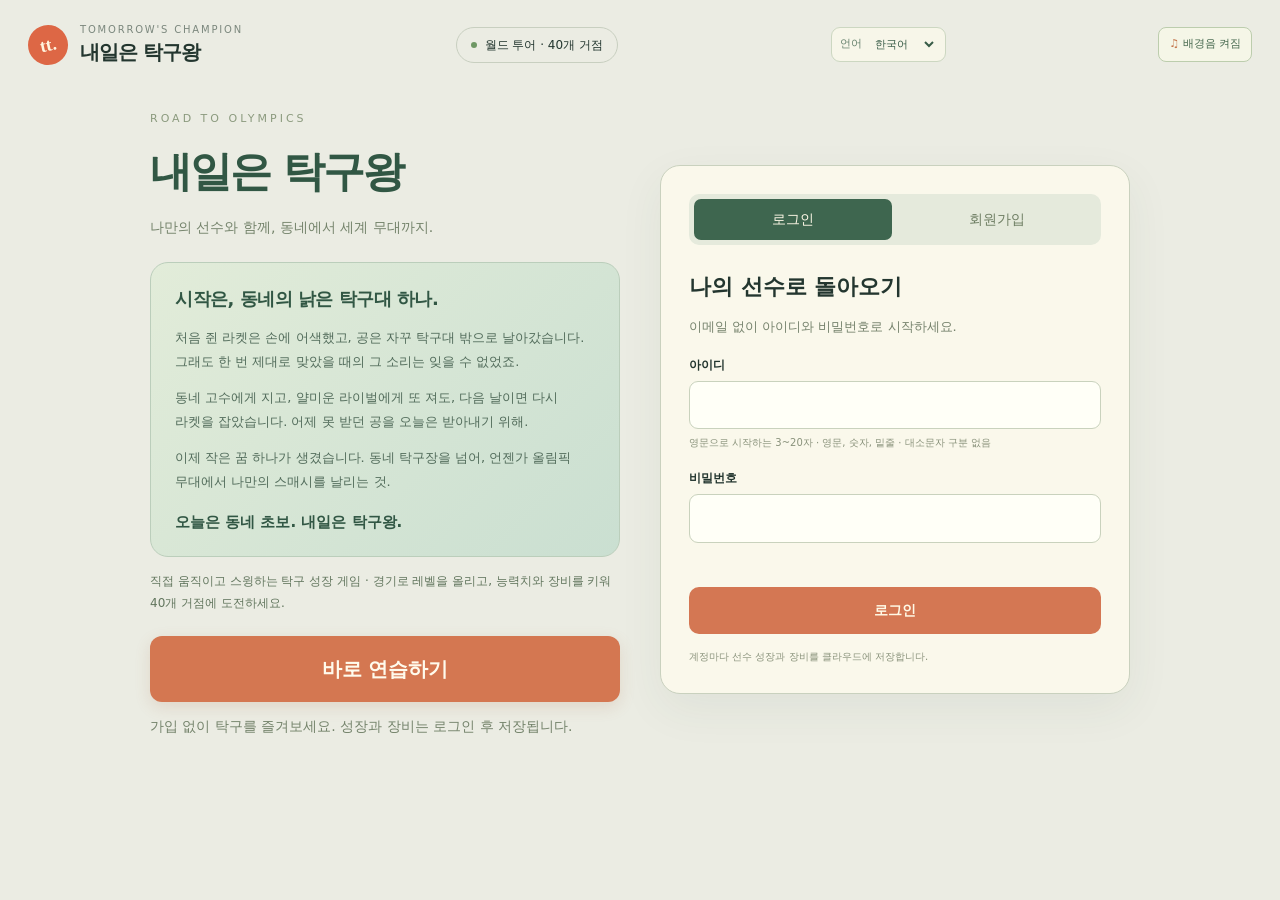
==== commit cd3cc322: "Use Shift for smash and default world map to 65 percent" ====
--- a/camera-study.html
+++ b/camera-study.html
@@ -78,7 +78,7 @@
 <section id="career" class="career" aria-label="선수 성장과 대회"></section>
 <section id="worldHub" class="world-hub" aria-label="올림픽을 향한 월드맵"></section>
 <div id="arena" hidden>
-<div class="toolbar"><div class="camera-group"><span class="label">CAMERA</span><div class="tabs"><button data-view="pov" class="active">1 라켓 시점</button><button data-view="follow">2 선수 뒤</button><button data-view="side">3 측면</button><button data-view="top">4 전체 보기</button></div></div><div class="actions"><button id="reset">시점 초기화</button><button id="swing">스윙 <span style="opacity:.6">SPACE</span></button><button id="smash" title="Shift + SPACE">스매시 ⇧ SPACE</button><button id="highFeed" aria-pressed="false">높은 공 연습</button><button id="play" class="primary">자유 연습 시작</button></div></div>
+<div class="toolbar"><div class="camera-group"><span class="label">CAMERA</span><div class="tabs"><button data-view="pov" class="active">1 라켓 시점</button><button data-view="follow">2 선수 뒤</button><button data-view="side">3 측면</button><button data-view="top">4 전체 보기</button></div></div><div class="actions"><button id="reset">시점 초기화</button><button id="swing">스윙 <span style="opacity:.6">SPACE</span></button><button id="smash" title="Shift">스매시 SHIFT</button><button id="highFeed" aria-pressed="false">높은 공 연습</button><button id="play" class="primary">자유 연습 시작</button></div></div>
 <div id="bossTactic" class="boss-tactic" role="status" hidden></div><div class="feedback-strip"><span class="feedback-idle" aria-hidden="true">타격 피드백 · 타이밍을 맞춰 공을 받아보세요</span><div class="impact-label" id="impactLabel" aria-live="polite"><b></b><span></span></div></div>
 <div id="courtFrame" class="court-frame-slot"><section class="stage" id="stage"><canvas id="game" aria-label="자유롭게 시점을 바꿀 수 있는 3D 탁구클럽"></canvas>
 <div class="impact-flash" id="impactFlash"></div><div class="hud"><div class="location"><small>YOUR JOURNEY STARTS HERE</small><b>오늘도, 한 게임.</b></div><div class="view-tag" id="cameraLabel">라켓 시점</div></div>
@@ -87,6 +87,6 @@
 </section></div>
 <div class="court-controls"><div class="shot-controls"><div class="course-control"><span>코스 · 내 선수 기준</span><div class="course-buttons" role="group" aria-label="타구 코스 선택"><button data-course="-1" aria-pressed="false">↖ 왼쪽 <kbd>J</kbd></button><button data-course="0" class="active" aria-pressed="true">↑ 가운데 <kbd>K</kbd></button><button data-course="1" aria-pressed="false">↗ 오른쪽 <kbd>L</kbd></button></div></div><div class="stroke-control"><span>구질 선택</span><div class="course-buttons" role="group" aria-label="구질 선택"><button data-stroke="drive" class="active" aria-pressed="true">드라이브 <kbd>Z</kbd></button><button data-stroke="cut" aria-pressed="false">커트 <kbd>X</kbd></button></div></div><div class="serve-control"><span id="serveStatus">경기 서브 · 2점마다 교대</span><div class="course-buttons" role="group" aria-label="서브 길이 선택"><button data-serve="short" class="active" aria-pressed="true">짧은 서브 <kbd>C</kbd></button><button data-serve="deep" aria-pressed="false">깊은 서브 <kbd>V</kbd></button></div></div><span class="footing-status" id="footingStatus">발 디딤 · 안정</span><output class="enemy-return-status" id="enemyReturnStatus">상대 리턴 · 대기</output><output id="spinRead" class="spin-read" data-spin="flat" role="status">오는 공의 구질을 보고 리턴하세요.</output><output id="shotResult">안정된 발 디딤은 정확도와 힘을 높입니다.</output></div>
 <div class="mobile touch-deck"><div id="touchStick" class="touch-stick" role="group" aria-label="앞뒤와 좌우 이동"><span class="stick-arrow up">▲</span><span class="stick-arrow left">◀</span><span class="stick-arrow right">▶</span><span class="stick-arrow down">▼</span><span id="touchStickKnob" class="stick-knob"></span></div><span class="touch-move-label">이동</span><div class="touch-hit-buttons"><button id="mobileSwing" class="touch-swing">🏓 <span>스윙</span></button><button id="mobileSmash" class="touch-smash">⚡ <span>스매시</span></button></div></div></div>
-<details class="court-settings"><summary>🔊 음량 · 조작 안내</summary><div class="court-settings-panel"><div class="audio-strip"><button id="soundToggle" aria-pressed="true">소리 켜짐</button><label for="volume">음량 <input id="volume" type="range" min="0" max="100" value="72"></label><output id="volumeValue" for="volume">72%</output><button id="soundPreview">효과음 순서대로 듣기</button><div class="audio-cues" role="group" aria-label="효과음 개별 미리듣기"><button data-sound="center" data-sound-label="중앙 정타 · 단단하고 또렷한 타격음">중앙 정타</button><button data-sound="edge" data-sound-label="끝 빗맞음 · 얇고 거친 소리">끝 빗맞음</button><button data-sound="smash" data-sound-label="스매시 · 묵직한 파열음">스매시</button><button data-sound="critical" data-sound-label="크리티컬 · 선명한 정타음">크리티컬</button><button data-sound="criticalSmash" data-sound-label="크리티컬 스매시 · 충격 + 정타">크리티컬 스매시</button><button data-sound="point" data-sound-label="득점 · 상승 멜로디">득점</button><button data-sound="winner" data-sound-label="결정타 득점 · 승리 팡파르">결정타 득점</button></div><span id="soundStatus" aria-live="polite">스매시 · 크리티컬 · 득점</span></div><div class="status"><span>WASD / 방향키 이동 · SPACE 자동 포핸드·백핸드 · J/K/L 코스 · Z 드라이브 / X 커트 · C/V 서브 길이 · Shift + SPACE 스매시 · 1–4 시점 전환</span><span id="venueCode">LOCAL CLUB / COURT 01</span></div></div></details>
+<details class="court-settings"><summary>🔊 음량 · 조작 안내</summary><div class="court-settings-panel"><div class="audio-strip"><button id="soundToggle" aria-pressed="true">소리 켜짐</button><label for="volume">음량 <input id="volume" type="range" min="0" max="100" value="72"></label><output id="volumeValue" for="volume">72%</output><button id="soundPreview">효과음 순서대로 듣기</button><div class="audio-cues" role="group" aria-label="효과음 개별 미리듣기"><button data-sound="center" data-sound-label="중앙 정타 · 단단하고 또렷한 타격음">중앙 정타</button><button data-sound="edge" data-sound-label="끝 빗맞음 · 얇고 거친 소리">끝 빗맞음</button><button data-sound="smash" data-sound-label="스매시 · 묵직한 파열음">스매시</button><button data-sound="critical" data-sound-label="크리티컬 · 선명한 정타음">크리티컬</button><button data-sound="criticalSmash" data-sound-label="크리티컬 스매시 · 충격 + 정타">크리티컬 스매시</button><button data-sound="point" data-sound-label="득점 · 상승 멜로디">득점</button><button data-sound="winner" data-sound-label="결정타 득점 · 승리 팡파르">결정타 득점</button></div><span id="soundStatus" aria-live="polite">스매시 · 크리티컬 · 득점</span></div><div class="status"><span>WASD / 방향키 이동 · SPACE 자동 포핸드·백핸드 · J/K/L 코스 · Z 드라이브 / X 커트 · C/V 서브 길이 · Shift 스매시 · 1–4 시점 전환</span><span id="venueCode">LOCAL CLUB / COURT 01</span></div></div></details>
 </div>
 </main><script src="./club-locales.js"></script><script src="./club-i18n.js"></script><script src="./club-audio.js"></script><script src="./club-music.js"></script><script src="./club-config.js"></script><script src="./club-auth.js"></script><script src="./club-boot.js"></script></body></html>
--- a/world-map.css
+++ b/world-map.css
@@ -698,3 +698,18 @@
 html[data-input=touch] body[data-surface=court] .feedback-strip .impact-label b{font-size:18px;line-height:22px;letter-spacing:.025em}
 html[data-input=touch] body[data-surface=court] .feedback-strip .impact-label span{display:block;font-size:10px;line-height:13px;margin-top:1px;padding:0;white-space:normal;overflow-wrap:anywhere}
 @media(max-height:520px) and (min-width:600px){html[data-input=touch] body[data-surface=court] #arena{grid-template-rows:auto minmax(44px,auto) minmax(0,1fr) 17px}}
+
+/* Desktop play dedicates the viewport to the match and its controls. */
+@media(min-width:761px){
+ html[data-input=keyboard] body[data-surface=court] .shell{max-width:none;width:100%;padding:6px 10px;gap:4px}
+ html[data-input=keyboard] body[data-surface=court] .shell>header,
+ html[data-input=keyboard] body[data-surface=court] .account-bar{display:none}
+ html[data-input=keyboard] body[data-surface=court] .career-head>div:first-child,
+ html[data-input=keyboard] body[data-surface=court] .career-xp,
+ html[data-input=keyboard] body[data-surface=court] .career-wallet{display:none}
+ html[data-input=keyboard] body[data-surface=court] .career{padding:3px 8px}
+ html[data-input=keyboard] body[data-surface=court] .career-nav{margin-left:auto}
+ html[data-input=keyboard] body[data-surface=court] #arena{gap:4px}
+}
+#courtFullscreen{border:1px solid #b8c9b1;border-radius:7px;background:#e2ebd8;color:#304c3c;white-space:nowrap}
+:fullscreen{background:#ebece3}
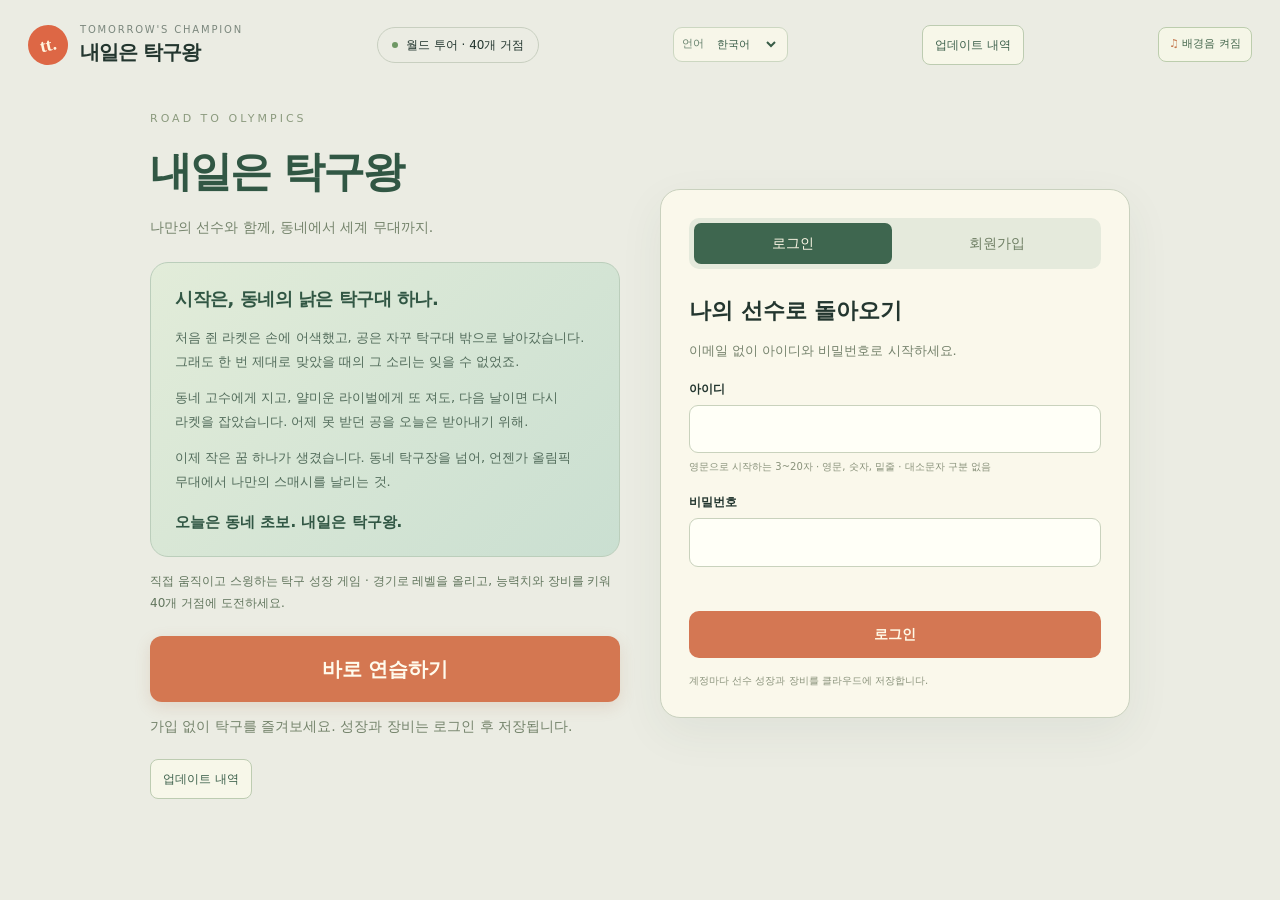
==== commit d79ab807: "Add localized update history accessible before login" ====
--- a/camera-study.html
+++ b/camera-study.html
@@ -89,4 +89,4 @@
 <div class="mobile touch-deck"><div id="touchStick" class="touch-stick" role="group" aria-label="앞뒤와 좌우 이동"><span class="stick-arrow up">▲</span><span class="stick-arrow left">◀</span><span class="stick-arrow right">▶</span><span class="stick-arrow down">▼</span><span id="touchStickKnob" class="stick-knob"></span></div><span class="touch-move-label">이동</span><div class="touch-hit-buttons"><button id="mobileSwing" class="touch-swing">🏓 <span>스윙</span></button><button id="mobileSmash" class="touch-smash">⚡ <span>스매시</span></button></div></div></div>
 <details class="court-settings"><summary>🔊 음량 · 조작 안내</summary><div class="court-settings-panel"><div class="audio-strip"><button id="soundToggle" aria-pressed="true">소리 켜짐</button><label for="volume">음량 <input id="volume" type="range" min="0" max="100" value="72"></label><output id="volumeValue" for="volume">72%</output><button id="soundPreview">효과음 순서대로 듣기</button><div class="audio-cues" role="group" aria-label="효과음 개별 미리듣기"><button data-sound="center" data-sound-label="중앙 정타 · 단단하고 또렷한 타격음">중앙 정타</button><button data-sound="edge" data-sound-label="끝 빗맞음 · 얇고 거친 소리">끝 빗맞음</button><button data-sound="smash" data-sound-label="스매시 · 묵직한 파열음">스매시</button><button data-sound="critical" data-sound-label="크리티컬 · 선명한 정타음">크리티컬</button><button data-sound="criticalSmash" data-sound-label="크리티컬 스매시 · 충격 + 정타">크리티컬 스매시</button><button data-sound="point" data-sound-label="득점 · 상승 멜로디">득점</button><button data-sound="winner" data-sound-label="결정타 득점 · 승리 팡파르">결정타 득점</button></div><span id="soundStatus" aria-live="polite">스매시 · 크리티컬 · 득점</span></div><div class="status"><span>WASD / 방향키 이동 · SPACE 자동 포핸드·백핸드 · J/K/L 코스 · Z 드라이브 / X 커트 · C/V 서브 길이 · Shift 스매시 · 1–4 시점 전환</span><span id="venueCode">LOCAL CLUB / COURT 01</span></div></div></details>
 </div>
-</main><script src="./club-locales.js"></script><script src="./club-i18n.js"></script><script src="./club-audio.js"></script><script src="./club-music.js"></script><script src="./club-config.js"></script><script src="./club-auth.js"></script><script src="./club-boot.js"></script></body></html>+</main><script src="./club-locales.js"></script><script src="./club-i18n.js"></script><script src="./club-audio.js"></script><script src="./club-music.js"></script><script src="./club-config.js"></script><script src="./club-updates.js"></script><script src="./club-auth.js"></script><script src="./club-boot.js"></script></body></html>
--- a/world-map.css
+++ b/world-map.css
@@ -713,3 +713,24 @@
 }
 #courtFullscreen{border:1px solid #b8c9b1;border-radius:7px;background:#e2ebd8;color:#304c3c;white-space:nowrap}
 :fullscreen{background:#ebece3}
+
+.fullscreen-hint{flex:1 0 100%;order:3;margin:0;font-size:11px;line-height:1.5;color:#547148;padding:2px 4px}
+.fullscreen-hint[hidden]{display:none}
+body[data-surface=court] .toolbar:has(.fullscreen-hint:not([hidden])){flex-wrap:wrap!important}
+
+/* Release history is available before login and from the world map. */
+.updates-open{border:1px solid #bdccb1;border-radius:8px;background:#f7f7e9;color:#3c604b;padding:8px 12px;min-height:40px;font-size:12px;white-space:nowrap}
+.shell>header{flex-wrap:wrap}
+.account-intro>.updates-open{margin-top:8px}
+.updates-dialog{width:min(660px,calc(100vw - 24px));max-height:85dvh;overflow:auto;overscroll-behavior:contain;padding:24px;border:1px solid #b9c9b0;border-radius:20px;background:#f8f8ec;color:#294537;box-shadow:0 24px 80px #152d3150}
+.updates-dialog::backdrop{background:#152d3180;backdrop-filter:blur(3px)}
+.updates-heading{display:flex;align-items:center;justify-content:space-between;gap:16px}
+.updates-heading h2{margin:0;font-size:24px}
+.updates-heading button{flex-shrink:0;min-height:40px;padding:7px 14px;border:1px solid #bccdad;border-radius:8px;background:#e7efdd;color:#365540}
+.updates-intro{font-size:12px;color:#708168;margin:10px 0 22px}
+.updates-history article{border-top:1px solid #d4ddc9;padding:20px 0 10px}
+.updates-history time{font-size:12px;color:#a26b38;font-variant-numeric:tabular-nums}
+.updates-history h3{font-size:17px;margin:5px 0 12px}
+.updates-history ul{padding-left:20px;margin:0}
+.updates-history li{font-size:13px;line-height:1.8;margin-bottom:8px;word-break:keep-all;overflow-wrap:anywhere}
+@media(max-width:760px){.updates-dialog{padding:18px;border-radius:14px}.updates-heading h2{font-size:21px}.updates-history li{font-size:12px}}
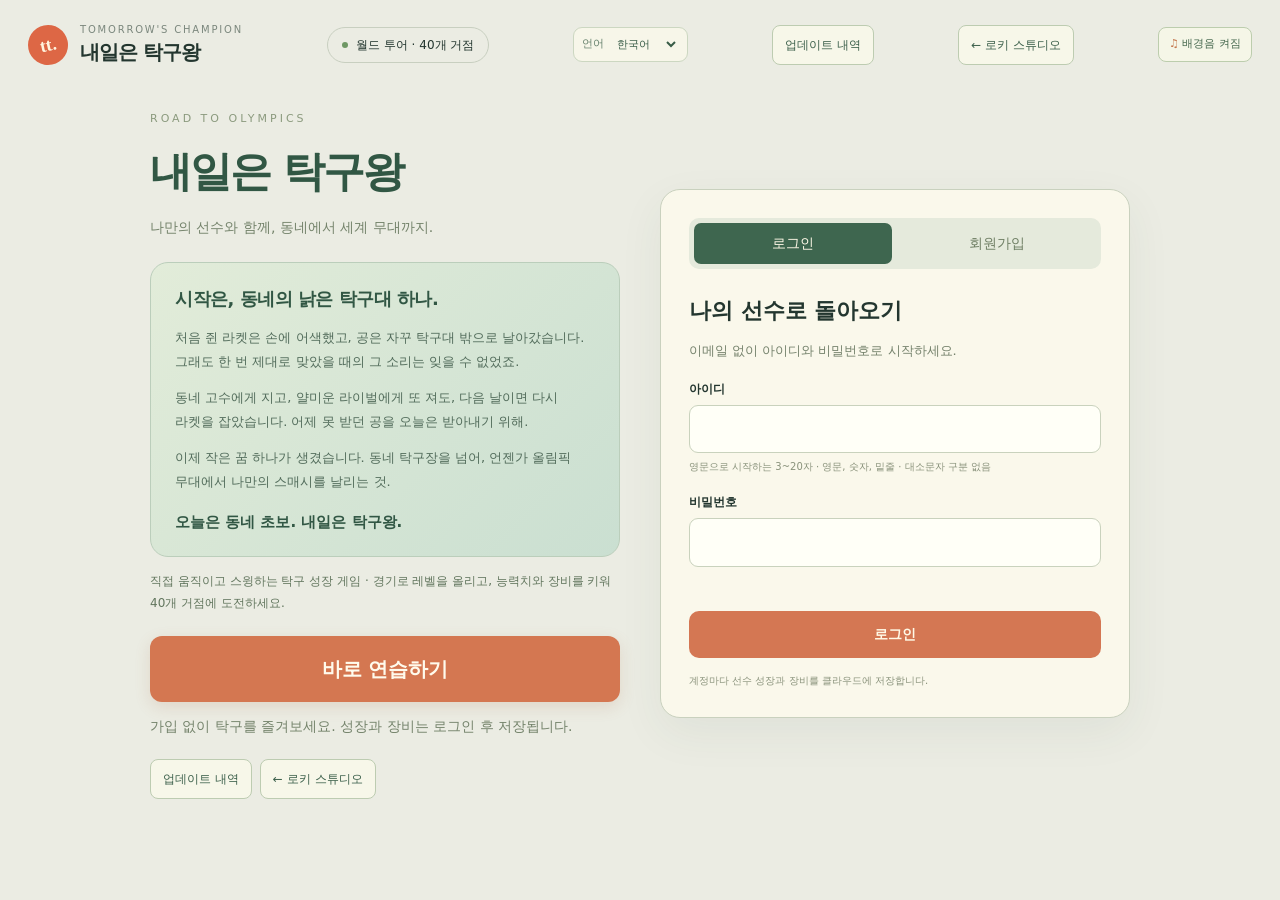
==== commit 879241de: "Move smash to E and update all control guidance" ====
--- a/camera-study.html
+++ b/camera-study.html
@@ -78,7 +78,7 @@
 <section id="career" class="career" aria-label="선수 성장과 대회"></section>
 <section id="worldHub" class="world-hub" aria-label="올림픽을 향한 월드맵"></section>
 <div id="arena" hidden>
-<div class="toolbar"><div class="camera-group"><span class="label">CAMERA</span><div class="tabs"><button data-view="pov" class="active">1 라켓 시점</button><button data-view="follow">2 선수 뒤</button><button data-view="side">3 측면</button><button data-view="top">4 전체 보기</button></div></div><div class="actions"><button id="reset">시점 초기화</button><button id="swing">스윙 <span style="opacity:.6">SPACE</span></button><button id="smash" title="Shift">스매시 SHIFT</button><button id="highFeed" aria-pressed="false">높은 공 연습</button><button id="play" class="primary">자유 연습 시작</button></div></div>
+<div class="toolbar"><div class="camera-group"><span class="label">CAMERA</span><div class="tabs"><button data-view="pov" class="active">1 라켓 시점</button><button data-view="follow">2 선수 뒤</button><button data-view="side">3 측면</button><button data-view="top">4 전체 보기</button></div></div><div class="actions"><button id="reset">시점 초기화</button><button id="swing">스윙 <span style="opacity:.6">SPACE</span></button><button id="smash" title="E">스매시 E</button><button id="highFeed" aria-pressed="false">높은 공 연습</button><button id="play" class="primary">자유 연습 시작</button></div></div>
 <div id="bossTactic" class="boss-tactic" role="status" hidden></div><div class="feedback-strip"><span class="feedback-idle" aria-hidden="true">타격 피드백 · 타이밍을 맞춰 공을 받아보세요</span><div class="impact-label" id="impactLabel" aria-live="polite"><b></b><span></span></div></div>
 <div id="courtFrame" class="court-frame-slot"><section class="stage" id="stage"><canvas id="game" aria-label="자유롭게 시점을 바꿀 수 있는 3D 탁구클럽"></canvas>
 <div class="impact-flash" id="impactFlash"></div><div class="hud"><div class="location"><small>YOUR JOURNEY STARTS HERE</small><b>오늘도, 한 게임.</b></div><div class="view-tag" id="cameraLabel">라켓 시점</div></div>
@@ -87,6 +87,6 @@
 </section></div>
 <div class="court-controls"><div class="shot-controls"><div class="course-control"><span>코스 · 내 선수 기준</span><div class="course-buttons" role="group" aria-label="타구 코스 선택"><button data-course="-1" aria-pressed="false">↖ 왼쪽 <kbd>J</kbd></button><button data-course="0" class="active" aria-pressed="true">↑ 가운데 <kbd>K</kbd></button><button data-course="1" aria-pressed="false">↗ 오른쪽 <kbd>L</kbd></button></div></div><div class="stroke-control"><span>구질 선택</span><div class="course-buttons" role="group" aria-label="구질 선택"><button data-stroke="drive" class="active" aria-pressed="true">드라이브 <kbd>Z</kbd></button><button data-stroke="cut" aria-pressed="false">커트 <kbd>X</kbd></button></div></div><div class="serve-control"><span id="serveStatus">경기 서브 · 2점마다 교대</span><div class="course-buttons" role="group" aria-label="서브 길이 선택"><button data-serve="short" class="active" aria-pressed="true">짧은 서브 <kbd>C</kbd></button><button data-serve="deep" aria-pressed="false">깊은 서브 <kbd>V</kbd></button></div></div><span class="footing-status" id="footingStatus">발 디딤 · 안정</span><output class="enemy-return-status" id="enemyReturnStatus">상대 리턴 · 대기</output><output id="spinRead" class="spin-read" data-spin="flat" role="status">오는 공의 구질을 보고 리턴하세요.</output><output id="shotResult">안정된 발 디딤은 정확도와 힘을 높입니다.</output></div>
 <div class="mobile touch-deck"><div id="touchStick" class="touch-stick" role="group" aria-label="앞뒤와 좌우 이동"><span class="stick-arrow up">▲</span><span class="stick-arrow left">◀</span><span class="stick-arrow right">▶</span><span class="stick-arrow down">▼</span><span id="touchStickKnob" class="stick-knob"></span></div><span class="touch-move-label">이동</span><div class="touch-hit-buttons"><button id="mobileSwing" class="touch-swing">🏓 <span>스윙</span></button><button id="mobileSmash" class="touch-smash">⚡ <span>스매시</span></button></div></div></div>
-<details class="court-settings"><summary>🔊 음량 · 조작 안내</summary><div class="court-settings-panel"><div class="audio-strip"><button id="soundToggle" aria-pressed="true">소리 켜짐</button><label for="volume">음량 <input id="volume" type="range" min="0" max="100" value="72"></label><output id="volumeValue" for="volume">72%</output><button id="soundPreview">효과음 순서대로 듣기</button><div class="audio-cues" role="group" aria-label="효과음 개별 미리듣기"><button data-sound="center" data-sound-label="중앙 정타 · 단단하고 또렷한 타격음">중앙 정타</button><button data-sound="edge" data-sound-label="끝 빗맞음 · 얇고 거친 소리">끝 빗맞음</button><button data-sound="smash" data-sound-label="스매시 · 묵직한 파열음">스매시</button><button data-sound="critical" data-sound-label="크리티컬 · 선명한 정타음">크리티컬</button><button data-sound="criticalSmash" data-sound-label="크리티컬 스매시 · 충격 + 정타">크리티컬 스매시</button><button data-sound="point" data-sound-label="득점 · 상승 멜로디">득점</button><button data-sound="winner" data-sound-label="결정타 득점 · 승리 팡파르">결정타 득점</button></div><span id="soundStatus" aria-live="polite">스매시 · 크리티컬 · 득점</span></div><div class="status"><span>WASD / 방향키 이동 · SPACE 자동 포핸드·백핸드 · J/K/L 코스 · Z 드라이브 / X 커트 · C/V 서브 길이 · Shift 스매시 · 1–4 시점 전환</span><span id="venueCode">LOCAL CLUB / COURT 01</span></div></div></details>
+<details class="court-settings"><summary>🔊 음량 · 조작 안내</summary><div class="court-settings-panel"><div class="audio-strip"><button id="soundToggle" aria-pressed="true">소리 켜짐</button><label for="volume">음량 <input id="volume" type="range" min="0" max="100" value="72"></label><output id="volumeValue" for="volume">72%</output><button id="soundPreview">효과음 순서대로 듣기</button><div class="audio-cues" role="group" aria-label="효과음 개별 미리듣기"><button data-sound="center" data-sound-label="중앙 정타 · 단단하고 또렷한 타격음">중앙 정타</button><button data-sound="edge" data-sound-label="끝 빗맞음 · 얇고 거친 소리">끝 빗맞음</button><button data-sound="smash" data-sound-label="스매시 · 묵직한 파열음">스매시</button><button data-sound="critical" data-sound-label="크리티컬 · 선명한 정타음">크리티컬</button><button data-sound="criticalSmash" data-sound-label="크리티컬 스매시 · 충격 + 정타">크리티컬 스매시</button><button data-sound="point" data-sound-label="득점 · 상승 멜로디">득점</button><button data-sound="winner" data-sound-label="결정타 득점 · 승리 팡파르">결정타 득점</button></div><span id="soundStatus" aria-live="polite">스매시 · 크리티컬 · 득점</span></div><div class="status"><span>WASD / 방향키 이동 · SPACE 자동 포핸드·백핸드 · J/K/L 코스 · Z 드라이브 / X 커트 · C/V 서브 길이 · E 스매시 · 1–4 시점 전환</span><span id="venueCode">LOCAL CLUB / COURT 01</span></div></div></details>
 </div>
 </main><script src="./club-locales.js"></script><script src="./club-i18n.js"></script><script src="./club-audio.js"></script><script src="./club-music.js"></script><script src="./club-config.js"></script><script src="./club-updates.js"></script><script src="./club-auth.js"></script><script src="./club-boot.js"></script></body></html>
--- a/world-map.css
+++ b/world-map.css
@@ -734,3 +734,19 @@
 .updates-history ul{padding-left:20px;margin:0}
 .updates-history li{font-size:13px;line-height:1.8;margin-bottom:8px;word-break:keep-all;overflow-wrap:anywhere}
 @media(max-width:760px){.updates-dialog{padding:18px;border-radius:14px}.updates-heading h2{font-size:21px}.updates-history li{font-size:12px}}
+
+/* A compact charge meter becomes the special-shot button when full. */
+button.special-shot{background:linear-gradient(90deg,#e5c68b var(--charge,0%),#eeeada var(--charge,0%));border:1px solid #c4ac7e;color:#6c4c29;font-size:11px;font-weight:700;white-space:nowrap}
+button.special-shot:disabled{opacity:.7;cursor:default}
+button.special-shot[data-ready=true]:not(:disabled){background:linear-gradient(120deg,#f7df94,#e99a49);border-color:#a57331;color:#5a351d;box-shadow:0 0 0 2px #f5d78377}
+html[data-input=touch] .toolbar #specialShot{display:none}
+.touch-hit-buttons{position:relative}
+html[data-input=touch] body[data-surface=court] .touch-hit-buttons #mobileSpecial{position:absolute;right:0;bottom:calc(100% + 8px);width:100%;height:32px;min-height:32px;border-radius:9px;padding:3px 8px;font-size:11px;pointer-events:auto}
+.feedback-strip .impact-label.special b{color:#ffe098;text-shadow:0 2px 0 #864c28,0 0 18px #f8ce6877;font-size:clamp(24px,3vw,34px)}
+
+.studio-return{display:inline-flex;align-items:center;justify-content:center;gap:4px;min-height:40px;padding:8px 12px;border:1px solid #bdccb1;border-radius:8px;background:#f7f7e9;color:#3c604b;font-size:12px;text-decoration:none;white-space:nowrap}
+.studio-return:hover{background:#e1ebd8}
+.studio-return:focus-visible{outline:3px solid #e89c42;outline-offset:3px}
+.account-intro>.studio-return{margin:8px 0 0 8px}
+body[data-surface=map] .career-nav>.studio-return{display:none}
+body[data-surface=court] .career-nav>.studio-return{min-height:30px;padding:5px 10px;font-size:11px}
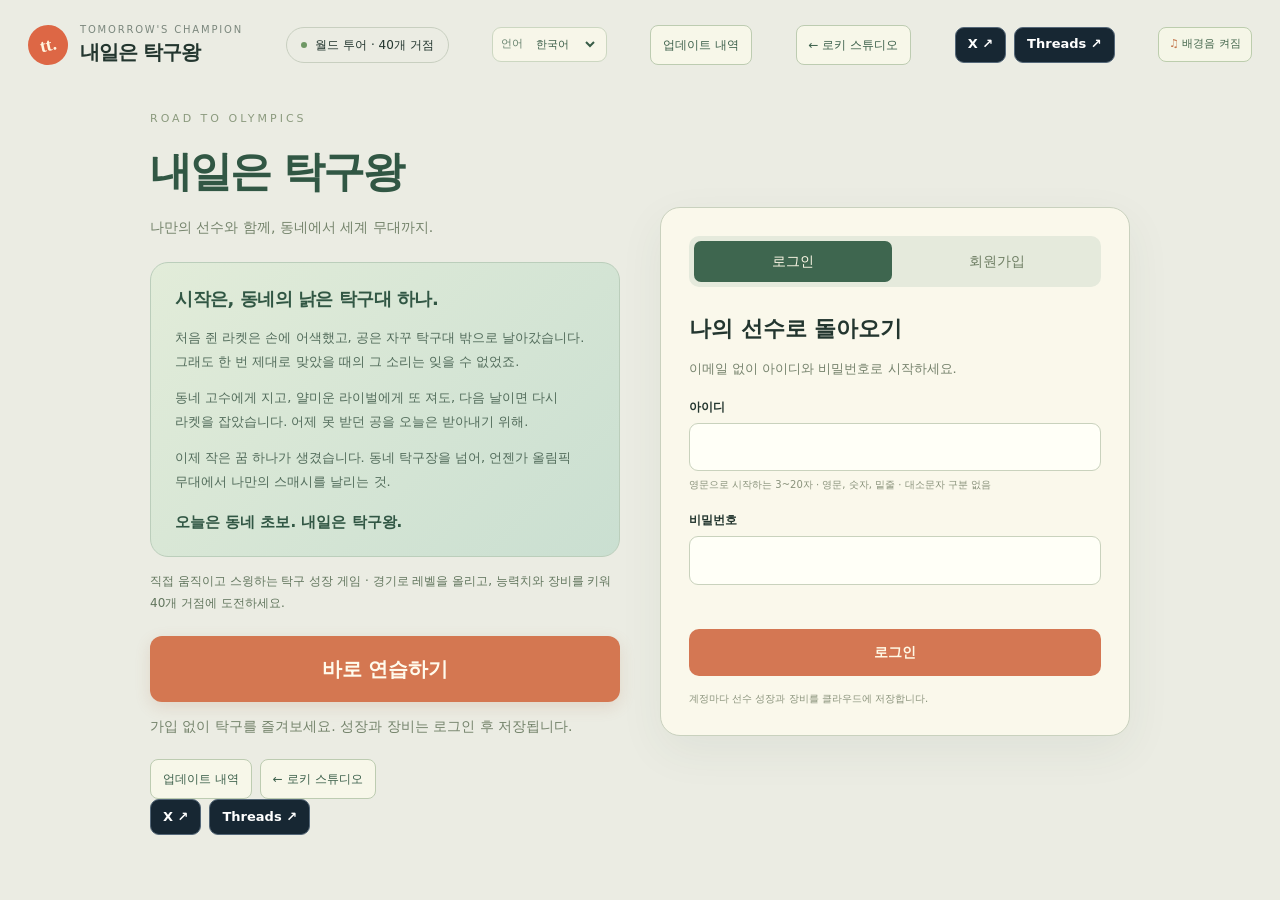
==== commit 115d8575: "Protect saved progress and pause interrupted matches" ====
--- a/camera-study.html
+++ b/camera-study.html
@@ -89,4 +89,4 @@
 <div class="mobile touch-deck"><div id="touchStick" class="touch-stick" role="group" aria-label="앞뒤와 좌우 이동"><span class="stick-arrow up">▲</span><span class="stick-arrow left">◀</span><span class="stick-arrow right">▶</span><span class="stick-arrow down">▼</span><span id="touchStickKnob" class="stick-knob"></span></div><span class="touch-move-label">이동</span><div class="touch-hit-buttons"><button id="mobileSwing" class="touch-swing">🏓 <span>스윙</span></button><button id="mobileSmash" class="touch-smash">⚡ <span>스매시</span></button></div></div></div>
 <details class="court-settings"><summary>🔊 음량 · 조작 안내</summary><div class="court-settings-panel"><div class="audio-strip"><button id="soundToggle" aria-pressed="true">소리 켜짐</button><label for="volume">음량 <input id="volume" type="range" min="0" max="100" value="72"></label><output id="volumeValue" for="volume">72%</output><button id="soundPreview">효과음 순서대로 듣기</button><div class="audio-cues" role="group" aria-label="효과음 개별 미리듣기"><button data-sound="center" data-sound-label="중앙 정타 · 단단하고 또렷한 타격음">중앙 정타</button><button data-sound="edge" data-sound-label="끝 빗맞음 · 얇고 거친 소리">끝 빗맞음</button><button data-sound="smash" data-sound-label="스매시 · 묵직한 파열음">스매시</button><button data-sound="critical" data-sound-label="크리티컬 · 선명한 정타음">크리티컬</button><button data-sound="criticalSmash" data-sound-label="크리티컬 스매시 · 충격 + 정타">크리티컬 스매시</button><button data-sound="point" data-sound-label="득점 · 상승 멜로디">득점</button><button data-sound="winner" data-sound-label="결정타 득점 · 승리 팡파르">결정타 득점</button></div><span id="soundStatus" aria-live="polite">스매시 · 크리티컬 · 득점</span></div><div class="status"><span>WASD / 방향키 이동 · SPACE 자동 포핸드·백핸드 · J/K/L 코스 · Z 드라이브 / X 커트 · C/V 서브 길이 · E 스매시 · 1–4 시점 전환</span><span id="venueCode">LOCAL CLUB / COURT 01</span></div></div></details>
 </div>
-</main><script src="./club-locales.js"></script><script src="./club-i18n.js"></script><script src="./club-audio.js"></script><script src="./club-music.js"></script><script src="./club-config.js"></script><script src="./club-updates.js"></script><script src="./club-auth.js"></script><script src="./club-boot.js"></script></body></html>+</main><script src="./club-locales.js"></script><script src="./club-i18n.js"></script><script src="./club-audio.js"></script><script src="./club-music.js"></script><script src="./club-config.js"></script><script src="./club-updates.js"></script><script src="./club-save-safety.js"></script><script src="./club-auth.js"></script><script src="./club-boot.js"></script></body></html>
--- a/world-map.css
+++ b/world-map.css
@@ -750,3 +750,9 @@
 .account-intro>.studio-return{margin:8px 0 0 8px}
 body[data-surface=map] .career-nav>.studio-return{display:none}
 body[data-surface=court] .career-nav>.studio-return{min-height:30px;padding:5px 10px;font-size:11px}
+/* Reuse the navigation's second row so the recovered toolbar row goes to the court. */
+body[data-surface=map] .career-nav>#courtFullscreen{display:none}
+@media(max-width:760px){
+ html[data-input=touch] body[data-surface=court] .career-nav>#campaignContinue{grid-column:1/3}
+ html[data-input=touch] body[data-surface=court] .career-nav>#courtFullscreen{grid-column:3/-1;min-height:34px}
+}
--- a/club-auth.css
+++ b/club-auth.css
@@ -18,3 +18,7 @@
 .account-choice{grid-column:1/-1;width:min(580px,100%);justify-self:center}.account-choice h2{font-size:23px;margin:0 0 12px}.account-choice>button{display:grid;gap:6px;border:1px solid #c4d2b8;background:#eaf0e0;width:100%;border-radius:12px;padding:16px;margin:12px 0;text-align:left;color:#365e45}.account-choice small{font-size:12px;font-weight:400;color:#748369}
 .account-bar{display:flex;align-items:center;gap:10px;flex-wrap:wrap;margin:12px 0;padding:10px 14px;background:#e2ead8;border:1px solid #c7d3bc;border-radius:11px;font-size:12px;color:#4a6b52}.account-bar #cloudStatus{flex:1;color:#7a896e;font-size:11px}.account-bar button{border:1px solid #bccdad;border-radius:7px;background:#f5f6e7;padding:7px 10px;color:#516f4f;font-size:11px}.account-bar button:disabled{opacity:.45;cursor:default}
 @media(max-width:760px){.auth-gate{grid-template-columns:1fr;gap:18px;margin:24px auto}.account-intro h2{font-size:30px}.account-art{display:none}.account-panel,.account-choice{padding:22px}.account-intro p{margin:6px 0}.account-bar{gap:7px}.account-bar #cloudStatus{flex-basis:100%;order:4}}
+
+/* Roky Studio public social profiles */
+nav.roky-social{display:flex;align-items:center;flex-wrap:wrap;gap:8px;margin:0;padding:0}nav.roky-social a.roky-social-link{display:inline-flex;align-items:center;justify-content:center;gap:7px;min-height:36px;padding:6px 12px;border:1px solid #546778;border-radius:9px;background:#172733;color:#fff;font:600 13px/1.4 system-ui,sans-serif;text-decoration:none;white-space:nowrap;box-sizing:border-box;cursor:pointer}nav.roky-social a.roky-social-link:hover{background:#29465a;border-color:#8badc4}nav.roky-social a.roky-social-link:focus-visible{outline:3px solid #83bfff;outline-offset:3px}
+.shell>header{flex-wrap:wrap;gap:10px}.shell>header .roky-social{flex-shrink:0}
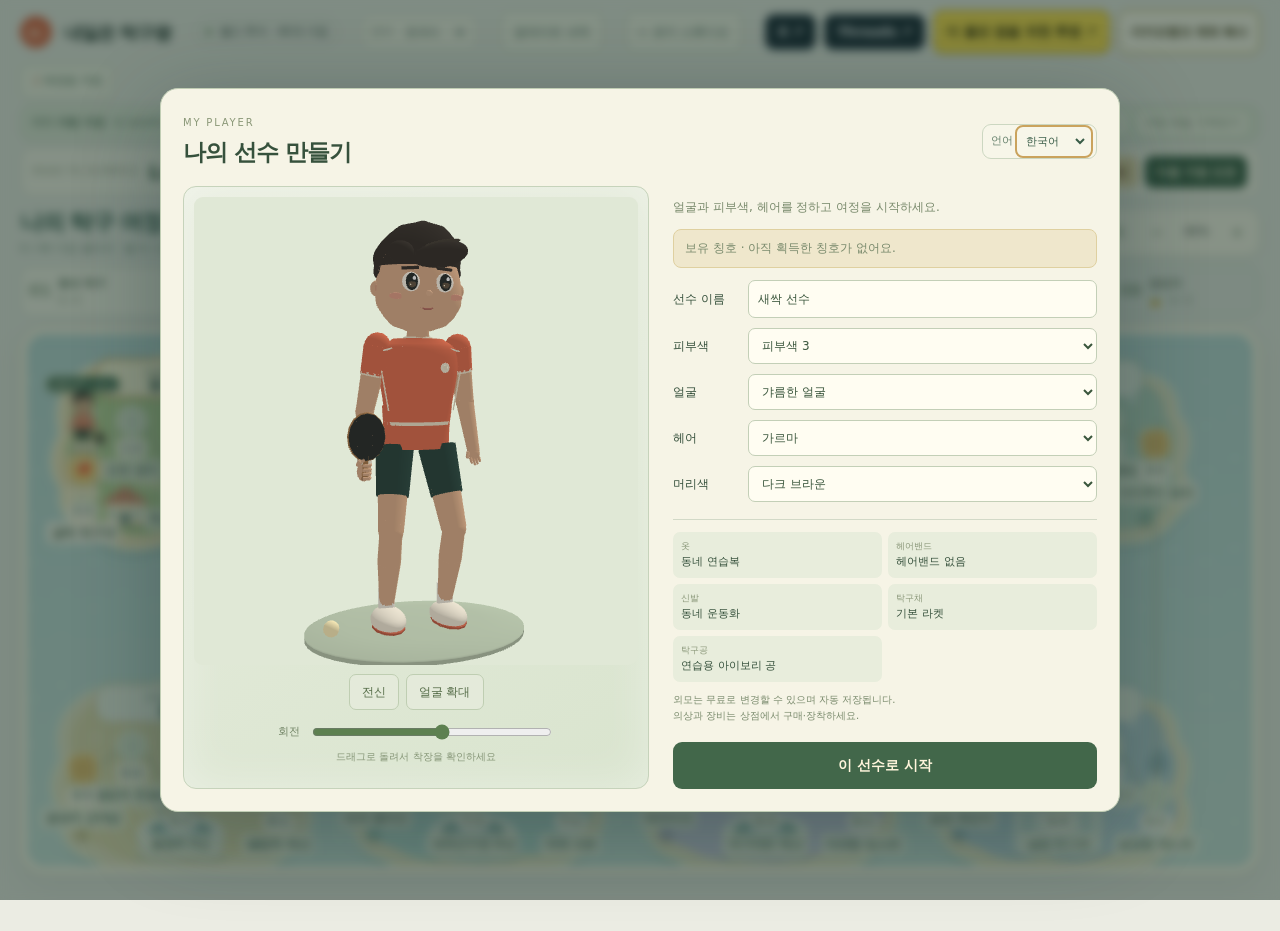
==== commit 99c98220: "Add optional KakaoBank account copy alongside app support" ====
--- a/camera-study.html
+++ b/camera-study.html
@@ -89,4 +89,83 @@
 <div class="mobile touch-deck"><div id="touchStick" class="touch-stick" role="group" aria-label="앞뒤와 좌우 이동"><span class="stick-arrow up">▲</span><span class="stick-arrow left">◀</span><span class="stick-arrow right">▶</span><span class="stick-arrow down">▼</span><span id="touchStickKnob" class="stick-knob"></span></div><span class="touch-move-label">이동</span><div class="touch-hit-buttons"><button id="mobileSwing" class="touch-swing">🏓 <span>스윙</span></button><button id="mobileSmash" class="touch-smash">⚡ <span>스매시</span></button></div></div></div>
 <details class="court-settings"><summary>🔊 음량 · 조작 안내</summary><div class="court-settings-panel"><div class="audio-strip"><button id="soundToggle" aria-pressed="true">소리 켜짐</button><label for="volume">음량 <input id="volume" type="range" min="0" max="100" value="72"></label><output id="volumeValue" for="volume">72%</output><button id="soundPreview">효과음 순서대로 듣기</button><div class="audio-cues" role="group" aria-label="효과음 개별 미리듣기"><button data-sound="center" data-sound-label="중앙 정타 · 단단하고 또렷한 타격음">중앙 정타</button><button data-sound="edge" data-sound-label="끝 빗맞음 · 얇고 거친 소리">끝 빗맞음</button><button data-sound="smash" data-sound-label="스매시 · 묵직한 파열음">스매시</button><button data-sound="critical" data-sound-label="크리티컬 · 선명한 정타음">크리티컬</button><button data-sound="criticalSmash" data-sound-label="크리티컬 스매시 · 충격 + 정타">크리티컬 스매시</button><button data-sound="point" data-sound-label="득점 · 상승 멜로디">득점</button><button data-sound="winner" data-sound-label="결정타 득점 · 승리 팡파르">결정타 득점</button></div><span id="soundStatus" aria-live="polite">스매시 · 크리티컬 · 득점</span></div><div class="status"><span>WASD / 방향키 이동 · SPACE 자동 포핸드·백핸드 · J/K/L 코스 · Z 드라이브 / X 커트 · C/V 서브 길이 · E 스매시 · 1–4 시점 전환</span><span id="venueCode">LOCAL CLUB / COURT 01</span></div></div></details>
 </div>
-</main><script src="./club-locales.js"></script><script src="./club-i18n.js"></script><script src="./club-audio.js"></script><script src="./club-music.js"></script><script src="./club-config.js"></script><script src="./club-updates.js"></script><script src="./club-save-safety.js"></script><script src="./club-auth.js"></script><script src="./club-boot.js"></script></body></html>+</main><script src="./club-locales.js"></script><script src="./club-i18n.js"></script><script src="./club-audio.js"></script><script src="./club-music.js"></script><script src="./club-config.js"></script><script src="./club-updates.js"></script><script src="./club-save-safety.js"></script><script src="./club-auth.js"></script><script src="./club-boot.js"></script>
+<script data-roky-bank-copy>
+/* Roky Studio shared web-only bank account copy. No payment or data collection. */
+(() => {
+  'use strict';
+  if (window.rokyBankCopyInstalled) return;
+  window.rokyBankCopyInstalled = true;
+  const account = '3333071025774';
+  const translations = {
+    ko:['카카오뱅크 계좌 복사','계좌번호를 복사했어요. 은행 앱에서 이체해 주세요.','복사할 수 없어요. 아래 계좌번호를 길게 누르거나 선택해 복사해 주세요.','닫기'],
+    en:['Copy KakaoBank account','Account number copied. You can transfer from your bank app.','Copy unavailable. Select and copy the account number below.','Close'],
+    ja:['カカオバンク口座をコピー','口座番号をコピーしました。銀行アプリで振り込めます。','コピーできません。下の口座番号を選択してコピーしてください。','閉じる'],
+    zh:['复制KakaoBank账号','账号已复制，可在银行应用中转账。','无法复制，请选择并复制下方账号。','关闭'],
+  };
+  function words() {
+    const lang = (window.RokyI18n?.language || document.documentElement.lang || 'ko').slice(0,2);
+    return translations[lang] || translations.ko;
+  }
+  const style = document.createElement('style');
+  style.textContent = '.roky-bank-copy-wrap{display:inline-flex;max-width:100%;vertical-align:middle}.roky-bank-copy{display:inline-flex!important;align-items:center;justify-content:center;min-height:44px;max-width:100%;padding:9px 12px!important;border:1px solid #a28a12!important;border-radius:9px;background:#fffbed!important;color:#342d08!important;font:600 12px/1.5 system-ui,sans-serif!important;white-space:normal;cursor:pointer;box-sizing:border-box;text-align:center}.roky-bank-copy:hover{background:#fff0a3!important}.roky-bank-copy:focus-visible{outline:3px solid #2676c4;outline-offset:3px}.roky-bank-status{position:fixed;z-index:2147483646;bottom:max(20px,env(safe-area-inset-bottom));left:50%;transform:translateX(-50%);width:max-content;max-width:calc(100% - 32px);box-sizing:border-box;border-radius:10px;padding:13px 18px;background:#24372e;color:#fff;font:13px/1.6 system-ui,sans-serif;text-align:center;box-shadow:0 4px 24px #0003}.roky-bank-status[hidden]{display:none}.roky-bank-manual{position:fixed;z-index:2147483647;inset:0;background:#0008;display:grid;place-items:center;padding:20px}.roky-bank-manual>div{width:min(100%,360px);box-sizing:border-box;padding:24px;background:white;border-radius:14px;color:#222;font:14px/1.7 system-ui,sans-serif}.roky-bank-manual input{box-sizing:border-box;display:block;width:100%;padding:12px;font:600 19px/1.5 ui-monospace,monospace;margin:16px 0;color:#222;background:#fff;border:1px solid #bbb;border-radius:6px}.roky-bank-manual button{min-height:44px;padding:8px 16px;font:inherit;cursor:pointer}';
+  document.head.append(style);
+  let notice, noticeTimer;
+  function manual(button) {
+    const [,,message,close] = words();
+    const overlay = document.createElement('div'); overlay.className = 'roky-bank-manual';
+    const panel = document.createElement('div'); panel.setAttribute('role','dialog'); panel.setAttribute('aria-modal','true'); panel.setAttribute('aria-label',words()[0]);
+    const p = document.createElement('p'); p.textContent = message;
+    const label = document.createElement('label'); label.textContent = 'KakaoBank';
+    const input = document.createElement('input'); input.readOnly = true; input.value = account; input.setAttribute('aria-label','KakaoBank');
+    const done = document.createElement('button'); done.textContent = close;
+    const dismiss = () => { overlay.remove(); button.focus(); };
+    done.onclick = dismiss;
+    overlay.addEventListener('keydown',e=>{
+      if(e.key==='Escape'){e.preventDefault();dismiss();}
+      if(e.key==='Tab'){e.preventDefault();(document.activeElement===input?done:input).focus();}
+      e.stopPropagation();
+    });
+    label.append(input); panel.append(p,label,done); overlay.append(panel); document.body.append(overlay); input.focus(); input.select();
+  }
+  async function copy(button) {
+    let copied = false;
+    try { await navigator.clipboard.writeText(account); copied = true; } catch {
+      const input = document.createElement('textarea'); input.value = account; input.readOnly = true;
+      input.style.cssText='position:fixed;left:-9999px;top:0;font-size:16px'; document.body.append(input); input.select();
+      try { copied = document.execCommand('copy'); } catch {}
+      input.remove(); button.focus({preventScroll:true});
+    }
+    if(!copied){manual(button);return;}
+    if(!notice){notice=document.createElement('div');notice.className='roky-bank-status';notice.setAttribute('role','status');notice.setAttribute('aria-live','polite');document.body.append(notice);}
+    notice.textContent=words()[1];notice.hidden=false;clearTimeout(noticeTimer);noticeTimer=setTimeout(()=>notice.hidden=true,4500);
+  }
+  function install() {
+    for(const anchor of document.querySelectorAll('a[href="https://buymeacoffee.com/roky.studio"]')){
+      if(anchor.closest('#bank-transfer') && document.getElementById('bank-account-copy')) continue;
+      let wrap=anchor.nextElementSibling;
+      if(!wrap?.classList.contains('roky-bank-copy-wrap')){
+        wrap=document.createElement('span');wrap.className='roky-bank-copy-wrap';wrap.setAttribute('data-web-only-support','');
+        const button=document.createElement('button');button.type='button';button.className='roky-bank-copy';button.onclick=()=>copy(button);wrap.append(button);anchor.after(wrap);
+      }
+      const button=wrap.querySelector('button');if(button.textContent!==words()[0])button.textContent=words()[0];
+    }
+  }
+  function start(){
+    install();
+    // Some projects render their shared menus after loading, or replace them on navigation.
+    new MutationObserver(install).observe(document.body,{childList:true,subtree:true});
+    new MutationObserver(install).observe(document.documentElement,{attributes:true,attributeFilter:['lang']});
+    window.addEventListener('roky:language',install);
+  }
+  function ready(){
+    // A Next.js layout must finish claiming its server-rendered body before we add a sibling.
+    // Its client component calls this after mount on future source builds as well.
+    if(window.__next_f && !Object.keys(document.body).some(key=>key.startsWith('__reactProps$'))){requestAnimationFrame(ready);return;}
+    start();
+  }
+  if(document.readyState==='complete')ready();else window.addEventListener('load',ready,{once:true});
+})();
+
+</script>
+</body></html>
--- a/club-auth.css
+++ b/club-auth.css
@@ -22,3 +22,9 @@
 /* Roky Studio public social profiles */
 nav.roky-social{display:flex;align-items:center;flex-wrap:wrap;gap:8px;margin:0;padding:0}nav.roky-social a.roky-social-link{display:inline-flex;align-items:center;justify-content:center;gap:7px;min-height:36px;padding:6px 12px;border:1px solid #546778;border-radius:9px;background:#172733;color:#fff;font:600 13px/1.4 system-ui,sans-serif;text-decoration:none;white-space:nowrap;box-sizing:border-box;cursor:pointer}nav.roky-social a.roky-social-link:hover{background:#29465a;border-color:#8badc4}nav.roky-social a.roky-social-link:focus-visible{outline:3px solid #83bfff;outline-offset:3px}
 .shell>header{flex-wrap:wrap;gap:10px}.shell>header .roky-social{flex-shrink:0}
+
+/* Web bank transfer: keep Play distribution policy separate. */
+nav.roky-social a.roky-transfer-link,a.roky-transfer-link{display:inline-flex;align-items:center;justify-content:center;gap:6px;min-height:44px;padding:8px 12px;box-sizing:border-box;border:1px solid #a28a12;border-radius:9px;background:#ffe14c;color:#242000;font:600 13px/1.4 system-ui,sans-serif;text-decoration:none;white-space:nowrap}nav.roky-social a.roky-transfer-link:hover,a.roky-transfer-link:hover{background:#ffed91;color:#242000}nav.roky-social a.roky-transfer-link:focus-visible,a.roky-transfer-link:focus-visible{outline:3px solid #2676c4;outline-offset:3px}
+
+/* Local saves can be backed up without an account. */
+.local-save-bar>span:not(:empty){font-size:11px}.local-save-bar>span:first-of-type{flex:1 1 260px}.local-save-bar select{max-width:100%;min-height:36px;padding:5px;border:1px solid #bccdad;border-radius:7px;background:#f5f6e7;color:#365e45}.local-save-bar #localSaveStatus:empty{display:none}.local-save-bar #localSaveStatus{flex-basis:100%}.local-feedback-link{display:inline-flex;align-items:center;min-height:36px;padding:6px 9px;border:1px solid #c9d2bd;border-radius:7px;color:#456b58;background:#e7eddf;text-decoration:none;font-size:12px}.local-feedback-link:focus-visible{outline:3px solid #e89c42;outline-offset:3px}
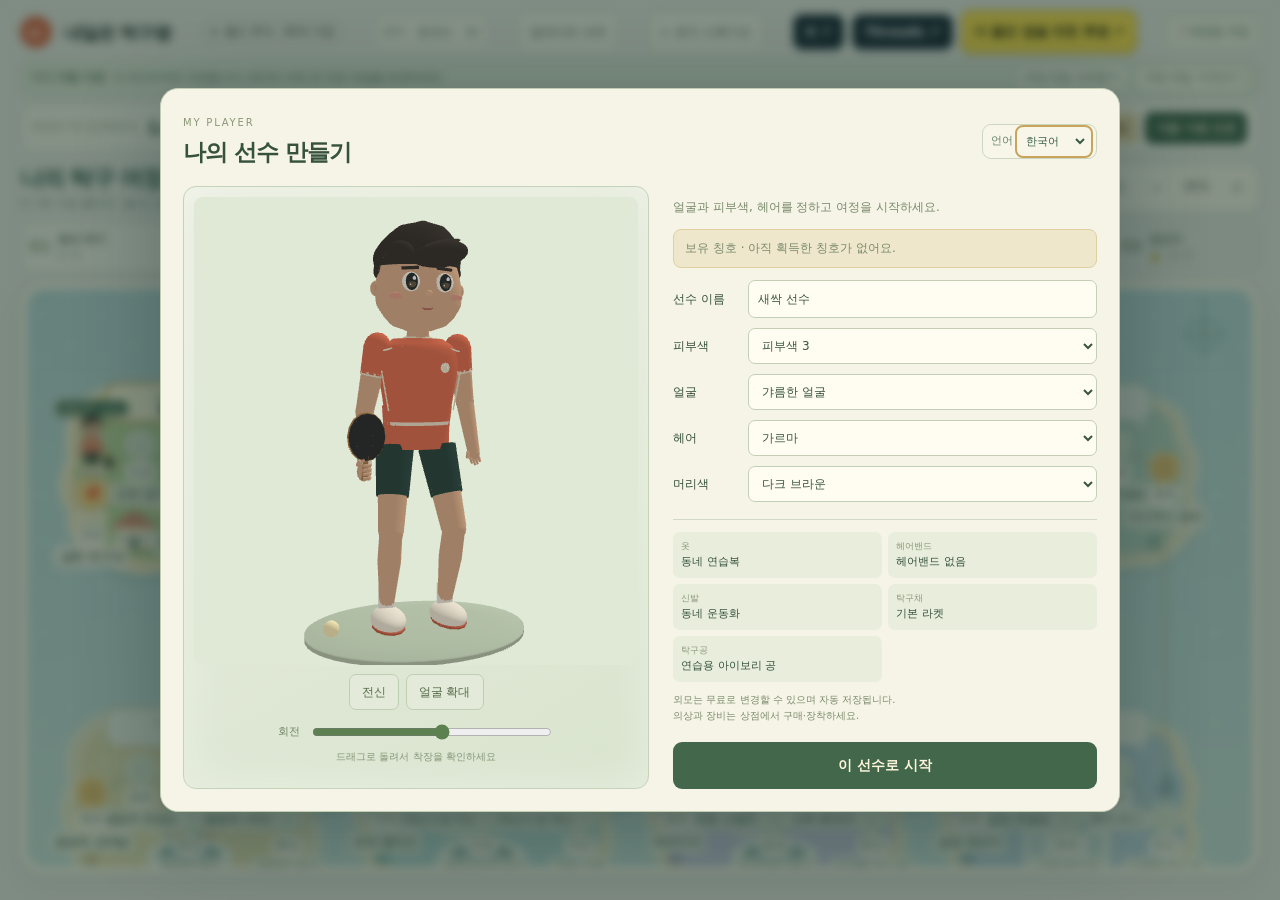
==== commit e06ac812: "Use one support button to choose Coffee or KakaoBank account copy" ====
--- a/camera-study.html
+++ b/camera-study.html
@@ -91,77 +91,75 @@
 </div>
 </main><script src="./club-locales.js"></script><script src="./club-i18n.js"></script><script src="./club-audio.js"></script><script src="./club-music.js"></script><script src="./club-config.js"></script><script src="./club-updates.js"></script><script src="./club-save-safety.js"></script><script src="./club-auth.js"></script><script src="./club-boot.js"></script>
 <script data-roky-bank-copy>
-/* Roky Studio shared web-only bank account copy. No payment or data collection. */
+/* One web support button, two optional methods. No payments or data collection. */
 (() => {
   'use strict';
   if (window.rokyBankCopyInstalled) return;
   window.rokyBankCopyInstalled = true;
   const account = '3333071025774';
+  const url = 'https://buymeacoffee.com/roky.studio';
   const translations = {
-    ko:['카카오뱅크 계좌 복사','계좌번호를 복사했어요. 은행 앱에서 이체해 주세요.','복사할 수 없어요. 아래 계좌번호를 길게 누르거나 선택해 복사해 주세요.','닫기'],
-    en:['Copy KakaoBank account','Account number copied. You can transfer from your bank app.','Copy unavailable. Select and copy the account number below.','Close'],
-    ja:['カカオバンク口座をコピー','口座番号をコピーしました。銀行アプリで振り込めます。','コピーできません。下の口座番号を選択してコピーしてください。','閉じる'],
-    zh:['复制KakaoBank账号','账号已复制，可在银行应用中转账。','无法复制，请选择并复制下方账号。','关闭'],
+    ko:['후원 방법 선택','더 좋은 앱을 만들기 위한 자율 후원입니다.','Buy Me a Coffee ↗','카카오뱅크 계좌 복사','계좌번호를 복사했어요. 은행 앱에서 이체해 주세요.','복사할 수 없어요. 아래 번호를 직접 선택해 복사해 주세요.','닫기'],
+    en:['Choose how to support','Optional support for building better apps.','Buy Me a Coffee ↗','Copy KakaoBank account','Account number copied. You can transfer from your bank app.','Copy unavailable. Select and copy the number below.','Close'],
+    ja:['応援方法を選択','より良いアプリづくりへの任意のご支援です。','Buy Me a Coffee ↗','カカオバンク口座をコピー','口座番号をコピーしました。銀行アプリで振り込めます。','コピーできません。下の番号を選択してコピーしてください。','閉じる'],
+    zh:['选择赞助方式','自愿支持开发更好的应用。','Buy Me a Coffee ↗','复制KakaoBank账号','账号已复制，可在银行应用中转账。','无法复制，请手动选择并复制下方账号。','关闭'],
   };
-  function words() {
-    const lang = (window.RokyI18n?.language || document.documentElement.lang || 'ko').slice(0,2);
-    return translations[lang] || translations.ko;
-  }
+  const words = () => translations[(window.RokyI18n?.language || document.documentElement.lang || 'ko').slice(0,2)] || translations.ko;
   const style = document.createElement('style');
-  style.textContent = '.roky-bank-copy-wrap{display:inline-flex;max-width:100%;vertical-align:middle}.roky-bank-copy{display:inline-flex!important;align-items:center;justify-content:center;min-height:44px;max-width:100%;padding:9px 12px!important;border:1px solid #a28a12!important;border-radius:9px;background:#fffbed!important;color:#342d08!important;font:600 12px/1.5 system-ui,sans-serif!important;white-space:normal;cursor:pointer;box-sizing:border-box;text-align:center}.roky-bank-copy:hover{background:#fff0a3!important}.roky-bank-copy:focus-visible{outline:3px solid #2676c4;outline-offset:3px}.roky-bank-status{position:fixed;z-index:2147483646;bottom:max(20px,env(safe-area-inset-bottom));left:50%;transform:translateX(-50%);width:max-content;max-width:calc(100% - 32px);box-sizing:border-box;border-radius:10px;padding:13px 18px;background:#24372e;color:#fff;font:13px/1.6 system-ui,sans-serif;text-align:center;box-shadow:0 4px 24px #0003}.roky-bank-status[hidden]{display:none}.roky-bank-manual{position:fixed;z-index:2147483647;inset:0;background:#0008;display:grid;place-items:center;padding:20px}.roky-bank-manual>div{width:min(100%,360px);box-sizing:border-box;padding:24px;background:white;border-radius:14px;color:#222;font:14px/1.7 system-ui,sans-serif}.roky-bank-manual input{box-sizing:border-box;display:block;width:100%;padding:12px;font:600 19px/1.5 ui-monospace,monospace;margin:16px 0;color:#222;background:#fff;border:1px solid #bbb;border-radius:6px}.roky-bank-manual button{min-height:44px;padding:8px 16px;font:inherit;cursor:pointer}';
+  style.textContent = '.roky-support-dialog{width:min(390px,calc(100% - 32px));box-sizing:border-box;max-height:85dvh;overflow:auto;border:1px solid #dedfd5;border-radius:16px;padding:24px;background:#fffef9;color:#263c30;font:14px/1.7 system-ui,sans-serif;text-align:left;box-shadow:0 12px 60px #0003}.roky-support-dialog::backdrop{background:#14271e88}.roky-support-head{display:flex;align-items:center;justify-content:space-between;gap:12px}.roky-support-head h2{font-size:18px;margin:0}.roky-support-close{background:transparent!important;color:#263c30!important;border:0!important;font:24px/1 system-ui!important;min-width:44px;min-height:44px;cursor:pointer}.roky-support-dialog p{font:13px/1.7 system-ui,sans-serif;color:#596c5d;margin:12px 0 18px}.roky-support-choices{display:grid;gap:10px}.roky-support-choices a,.roky-support-choices button{display:flex!important;align-items:center;justify-content:center;box-sizing:border-box;width:100%;max-width:100%;min-height:48px;padding:12px!important;border:1px solid #b09d45!important;border-radius:9px;background:#ffe569!important;color:#302b0d!important;font:600 14px/1.5 system-ui,sans-serif!important;text-align:center;white-space:normal;text-decoration:none;cursor:pointer}.roky-support-choices .roky-bank-copy{background:#fffbed!important}.roky-support-dialog :focus-visible{outline:3px solid #2676c4;outline-offset:3px}.roky-support-dialog .roky-bank-status{margin-bottom:0;color:#355b39}.roky-support-dialog input{display:block;box-sizing:border-box;width:100%;padding:12px;border:1px solid #bbb;border-radius:7px;font:600 19px/1.5 ui-monospace,monospace;color:#222;background:#fff}.roky-support-dialog [hidden]{display:none!important}';
   document.head.append(style);
-  let notice, noticeTimer;
-  function manual(button) {
-    const [,,message,close] = words();
-    const overlay = document.createElement('div'); overlay.className = 'roky-bank-manual';
-    const panel = document.createElement('div'); panel.setAttribute('role','dialog'); panel.setAttribute('aria-modal','true'); panel.setAttribute('aria-label',words()[0]);
-    const p = document.createElement('p'); p.textContent = message;
-    const label = document.createElement('label'); label.textContent = 'KakaoBank';
-    const input = document.createElement('input'); input.readOnly = true; input.value = account; input.setAttribute('aria-label','KakaoBank');
-    const done = document.createElement('button'); done.textContent = close;
-    const dismiss = () => { overlay.remove(); button.focus(); };
-    done.onclick = dismiss;
-    overlay.addEventListener('keydown',e=>{
-      if(e.key==='Escape'){e.preventDefault();dismiss();}
-      if(e.key==='Tab'){e.preventDefault();(document.activeElement===input?done:input).focus();}
-      e.stopPropagation();
-    });
-    label.append(input); panel.append(p,label,done); overlay.append(panel); document.body.append(overlay); input.focus(); input.select();
-  }
-  async function copy(button) {
+  const registered = new WeakSet();
+  let dialog, trigger;
+  async function copy(button, status, number) {
     let copied = false;
     try { await navigator.clipboard.writeText(account); copied = true; } catch {
-      const input = document.createElement('textarea'); input.value = account; input.readOnly = true;
-      input.style.cssText='position:fixed;left:-9999px;top:0;font-size:16px'; document.body.append(input); input.select();
+      const field = document.createElement('textarea'); field.value = account; field.readOnly = true;
+      field.style.cssText='position:fixed;left:-9999px;top:0;font-size:16px'; dialog.append(field); field.select();
       try { copied = document.execCommand('copy'); } catch {}
-      input.remove(); button.focus({preventScroll:true});
+      field.remove(); button.focus({preventScroll:true});
     }
-    if(!copied){manual(button);return;}
-    if(!notice){notice=document.createElement('div');notice.className='roky-bank-status';notice.setAttribute('role','status');notice.setAttribute('aria-live','polite');document.body.append(notice);}
-    notice.textContent=words()[1];notice.hidden=false;clearTimeout(noticeTimer);noticeTimer=setTimeout(()=>notice.hidden=true,4500);
+    status.textContent = words()[copied ? 4 : 5];
+    number.hidden = copied;
+    if(!copied){number.focus();number.select();}
+  }
+  function open(anchor) {
+    if(dialog?.open) return;
+    trigger = anchor;
+    if(!dialog){
+      dialog=document.createElement('dialog');dialog.className='roky-support-dialog';dialog.setAttribute('aria-labelledby','roky-support-title');
+      dialog.addEventListener('close',()=>{window.dispatchEvent(new CustomEvent('roky:support',{detail:false}));if(trigger?.isConnected)trigger.focus({preventScroll:true});});
+      dialog.addEventListener('keydown',e=>e.stopPropagation());document.body.append(dialog);
+    }
+    dialog.replaceChildren();
+    const w=words(),head=document.createElement('div');head.className='roky-support-head';
+    const title=document.createElement('h2');title.id='roky-support-title';title.textContent=w[0];
+    const close=document.createElement('button');close.type='button';close.className='roky-support-close';close.textContent='×';close.setAttribute('aria-label',w[6]);close.onclick=()=>dialog.close();
+    head.append(title,close);
+    const purpose=document.createElement('p');purpose.textContent=w[1];
+    const choices=document.createElement('div');choices.className='roky-support-choices';
+    const coffee=document.createElement('a');coffee.href=url;coffee.target='_blank';coffee.rel='noopener noreferrer';coffee.textContent=w[2];coffee.onclick=()=>dialog.close();
+    const button=document.createElement('button');button.type='button';button.className='roky-bank-copy';button.textContent=w[3];
+    const status=document.createElement('p');status.className='roky-bank-status';status.setAttribute('role','status');status.setAttribute('aria-live','polite');
+    const number=document.createElement('input');number.className='roky-bank-manual';number.readOnly=true;number.value=account;number.hidden=true;number.setAttribute('aria-label','KakaoBank');
+    button.onclick=()=>copy(button,status,number);choices.append(coffee,button);dialog.append(head,purpose,choices,status,number);window.dispatchEvent(new CustomEvent('roky:support',{detail:true}));dialog.showModal();coffee.focus();
   }
   function install() {
-    for(const anchor of document.querySelectorAll('a[href="https://buymeacoffee.com/roky.studio"]')){
-      if(anchor.closest('#bank-transfer') && document.getElementById('bank-account-copy')) continue;
-      let wrap=anchor.nextElementSibling;
-      if(!wrap?.classList.contains('roky-bank-copy-wrap')){
-        wrap=document.createElement('span');wrap.className='roky-bank-copy-wrap';wrap.setAttribute('data-web-only-support','');
-        const button=document.createElement('button');button.type='button';button.className='roky-bank-copy';button.onclick=()=>copy(button);wrap.append(button);anchor.after(wrap);
+    for(const anchor of document.querySelectorAll('a[href="'+url+'"]')){
+      if(anchor.closest('.roky-support-dialog'))continue;
+      if(anchor.closest('#bank-transfer'))for(const selector of ['#bank-account-copy','.bank-support-account','#bank-copy-status']){
+        const old=document.querySelector(selector);if(old){old.hidden=true;old.style.setProperty('display','none','important');}
       }
-      const button=wrap.querySelector('button');if(button.textContent!==words()[0])button.textContent=words()[0];
+      if(anchor.nextElementSibling?.classList.contains('roky-bank-copy-wrap'))anchor.nextElementSibling.remove();
+      anchor.setAttribute('role','button');anchor.setAttribute('aria-haspopup','dialog');anchor.setAttribute('aria-label',words()[0]);
+      if(registered.has(anchor))continue;
+      registered.add(anchor);
+      anchor.addEventListener('click',event=>{event.preventDefault();event.stopPropagation();open(anchor);});
+      anchor.addEventListener('keydown',event=>{if(event.key===' '){event.preventDefault();event.stopPropagation();open(anchor);}});
     }
   }
-  function start(){
-    install();
-    // Some projects render their shared menus after loading, or replace them on navigation.
-    new MutationObserver(install).observe(document.body,{childList:true,subtree:true});
-    new MutationObserver(install).observe(document.documentElement,{attributes:true,attributeFilter:['lang']});
-    window.addEventListener('roky:language',install);
-  }
+  function start(){install();new MutationObserver(install).observe(document.body,{childList:true,subtree:true});new MutationObserver(install).observe(document.documentElement,{attributes:true,attributeFilter:['lang']});window.addEventListener('roky:language',install);}
   function ready(){
-    // A Next.js layout must finish claiming its server-rendered body before we add a sibling.
-    // Its client component calls this after mount on future source builds as well.
-    if(window.__next_f && !Object.keys(document.body).some(key=>key.startsWith('__reactProps$'))){requestAnimationFrame(ready);return;}
+    if(window.__next_f&&!Object.keys(document.body).some(key=>key.startsWith('__reactProps$'))){requestAnimationFrame(ready);return;}
     start();
   }
   if(document.readyState==='complete')ready();else window.addEventListener('load',ready,{once:true});
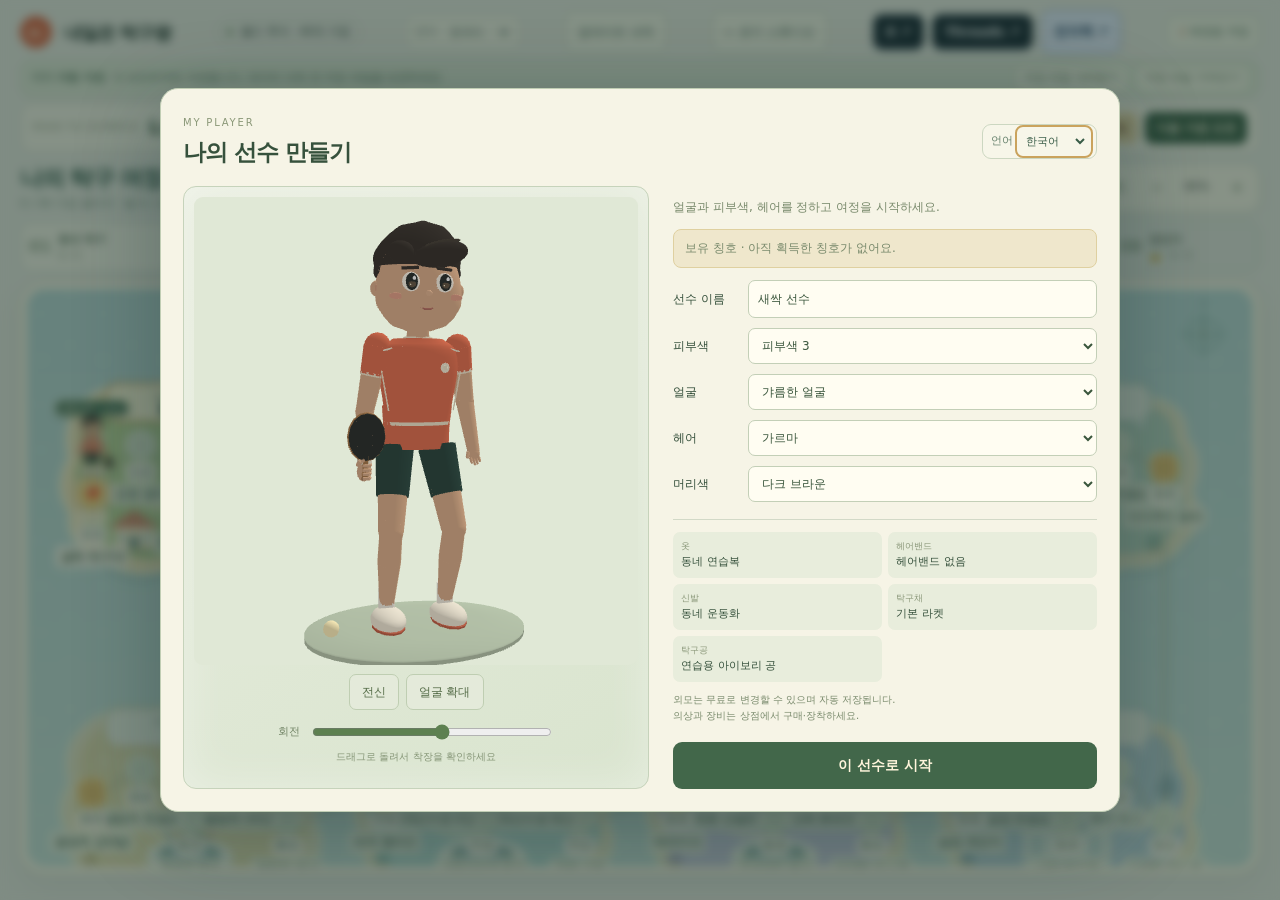
==== commit aed99d62: "Hide support entry points on games and Studio homepage" ====
--- a/camera-study.html
+++ b/camera-study.html
@@ -72,6 +72,17 @@
 @media(max-width:760px){.career{padding:10px}.career-head{gap:8px}.career-head>div:first-child{width:100%;gap:8px}.career-head small{display:none}.career-head strong{font-size:19px}.career-head button{padding:9px 12px;font-size:12px}.career-stats{grid-template-columns:1fr;gap:6px}.career-stat{padding:8px}.career-road{grid-template-columns:repeat(4,minmax(0,1fr))}}
 </style>
 <link rel="stylesheet" href="./world-map.css"><link rel="stylesheet" href="./club-auth.css">
+
+<style data-roky-support-hidden>
+/* Support is hidden on games and the Studio homepage (2026-11-02). */
+.roky-support-footer,
+[data-web-only-support],
+.roky-support-dialog,
+#bank-transfer,
+a[href*="buymeacoffee.com/roky.studio"],
+a[href="https://mcroky.github.io/roky-studio/#bank-transfer"],
+a[href="#bank-transfer"] { display: none !important; }
+</style>
 </head>
 <body><main class="shell">
 <header><div class="brand"><div class="mark">tt.</div><div><div class="eyebrow">TOMORROW'S CHAMPION</div><h1>내일은 탁구왕</h1></div></div><div class="club"><i class="dot"></i> 월드 투어 · 40개 거점</div></header>
--- a/club-auth.css
+++ b/club-auth.css
@@ -28,3 +28,6 @@
 
 /* Local saves can be backed up without an account. */
 .local-save-bar>span:not(:empty){font-size:11px}.local-save-bar>span:first-of-type{flex:1 1 260px}.local-save-bar select{max-width:100%;min-height:36px;padding:5px;border:1px solid #bccdad;border-radius:7px;background:#f5f6e7;color:#365e45}.local-save-bar #localSaveStatus:empty{display:none}.local-save-bar #localSaveStatus{flex-basis:100%}.local-feedback-link{display:inline-flex;align-items:center;min-height:36px;padding:6px 9px;border:1px solid #c9d2bd;border-radius:7px;color:#456b58;background:#e7eddf;text-decoration:none;font-size:12px}.local-feedback-link:focus-visible{outline:3px solid #e89c42;outline-offset:3px}
+
+/* Roky Studio ebook destination */
+nav.roky-social a.roky-ebook-link,a.roky-ebook-link{display:inline-flex;align-items:center;justify-content:center;gap:6px;box-sizing:border-box;min-height:44px;padding:8px 12px;border:1px solid #849ab8;border-radius:9px;background:#e7efff;color:#17365d;font:600 13px/1.4 system-ui,sans-serif;text-decoration:none;white-space:nowrap}nav.roky-social a.roky-ebook-link:hover,a.roky-ebook-link:hover{background:#cedfff;color:#17365d}nav.roky-social a.roky-ebook-link:focus-visible,a.roky-ebook-link:focus-visible{outline:3px solid #2469bd;outline-offset:3px}
